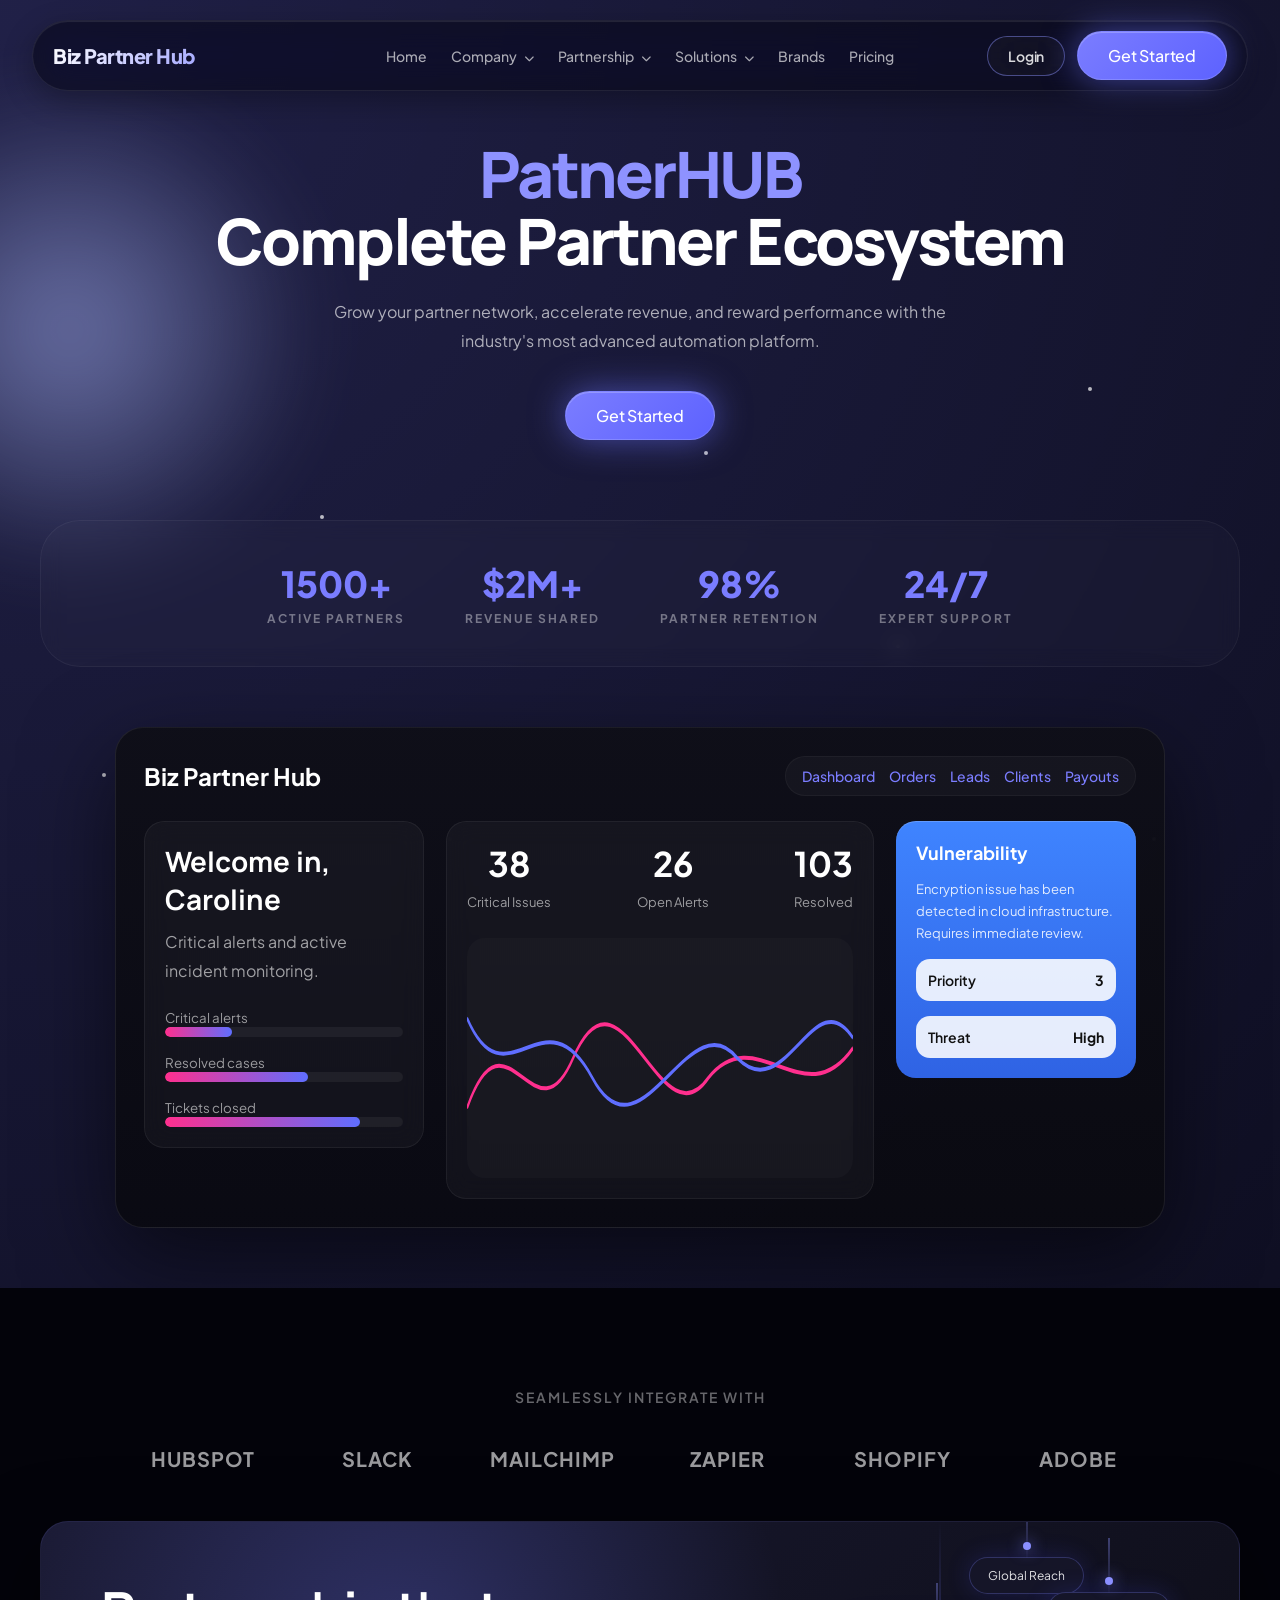
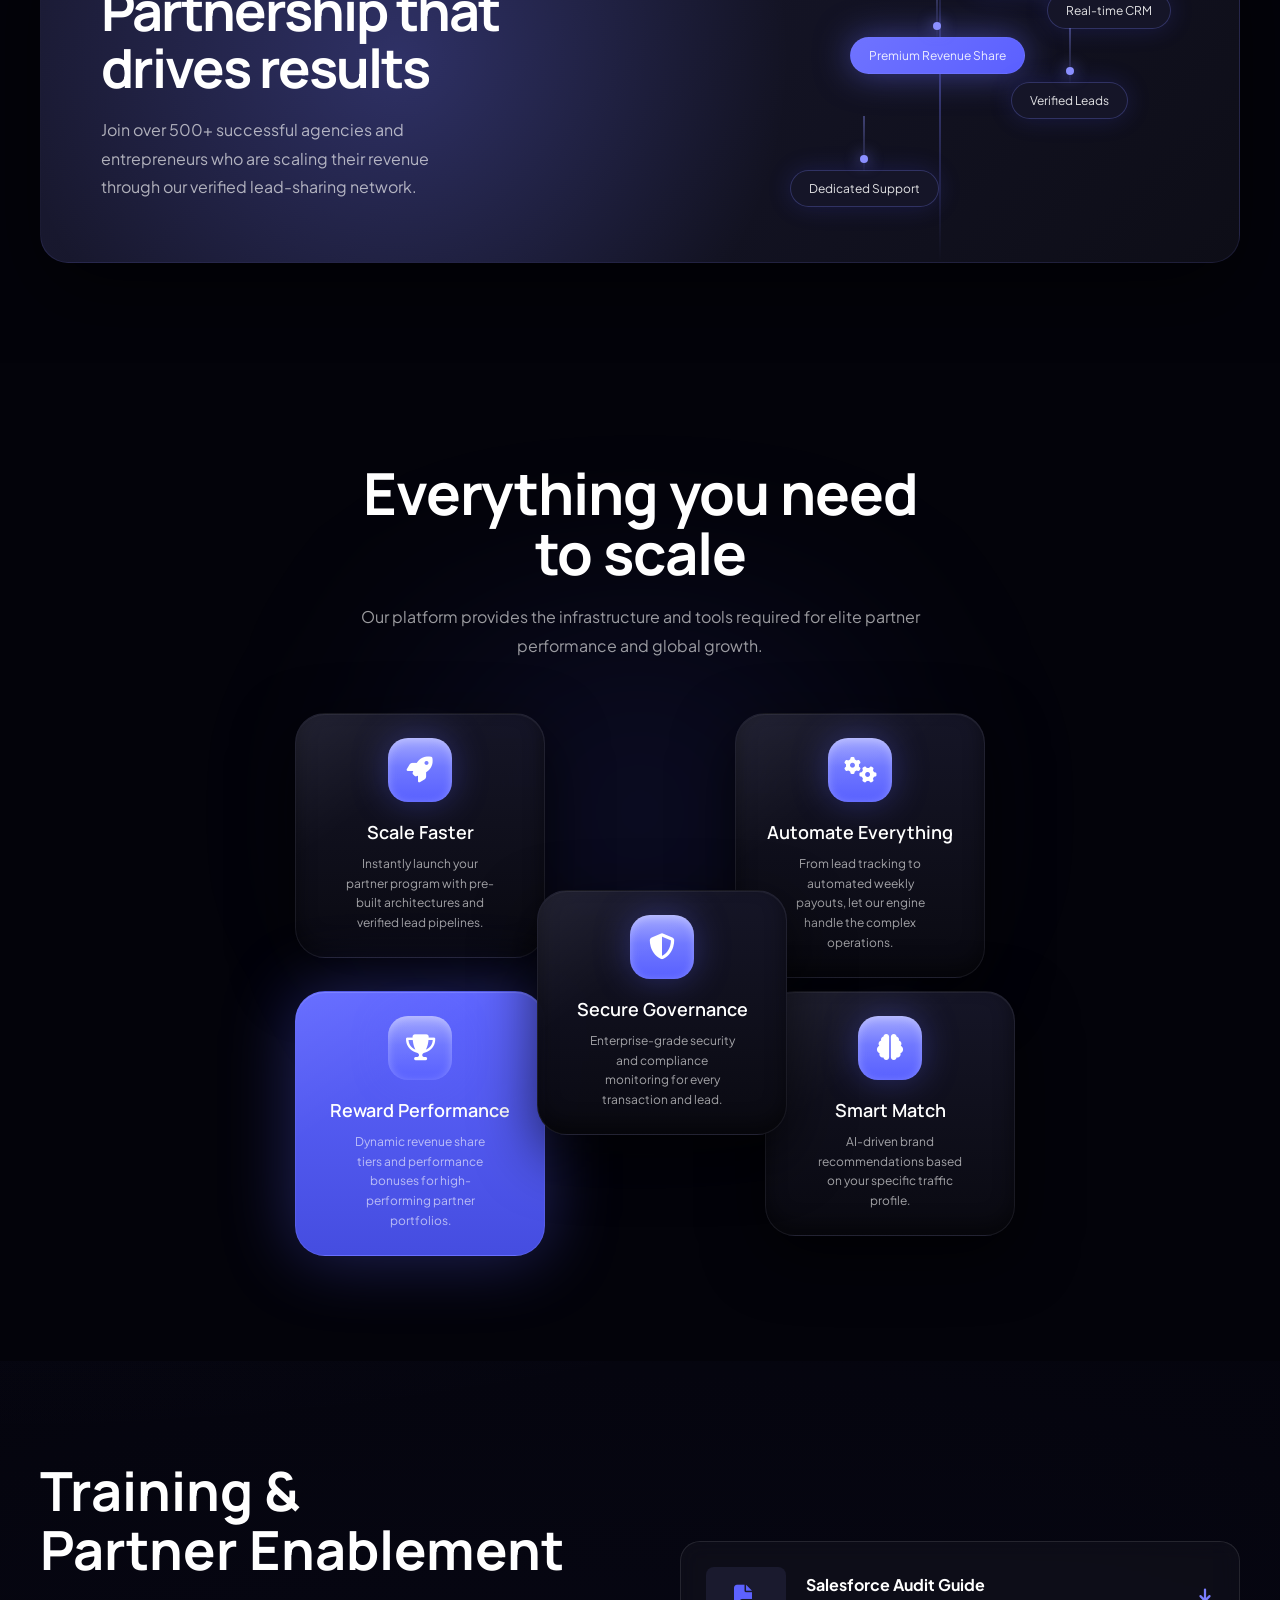
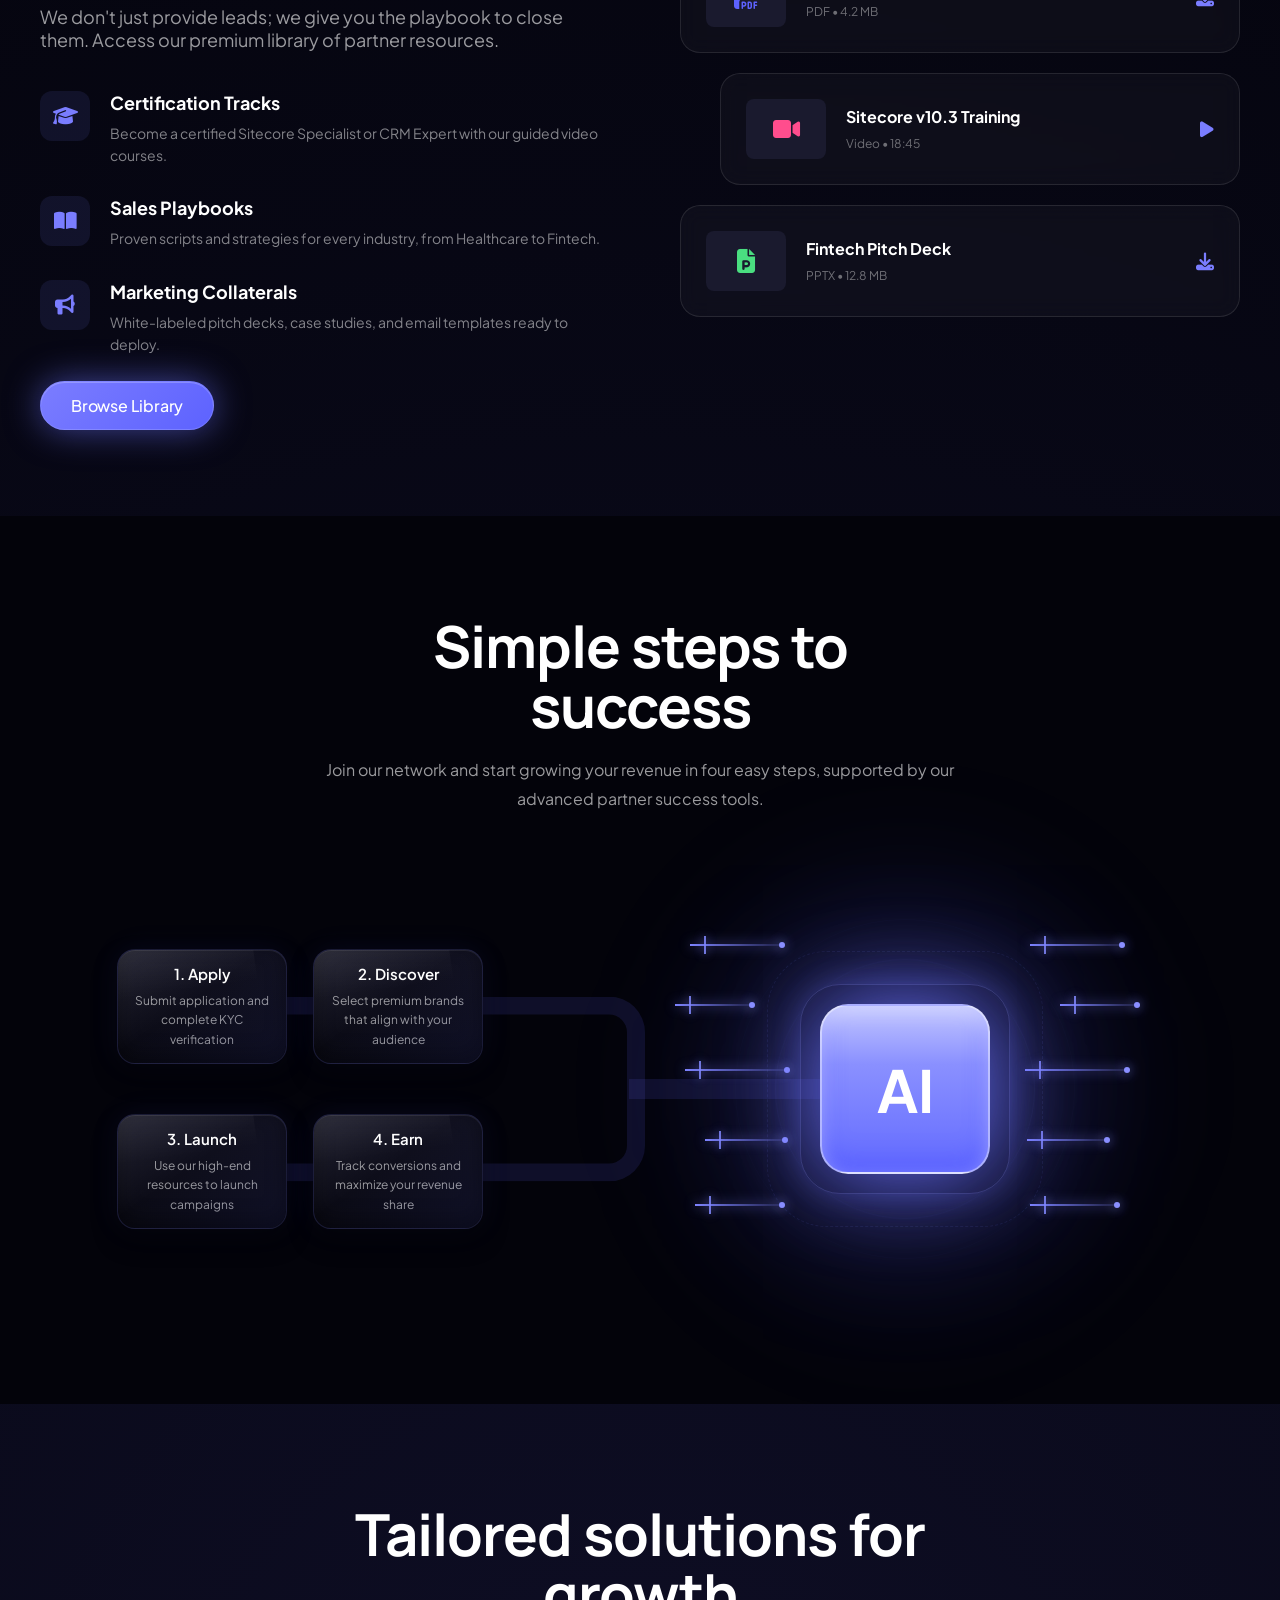
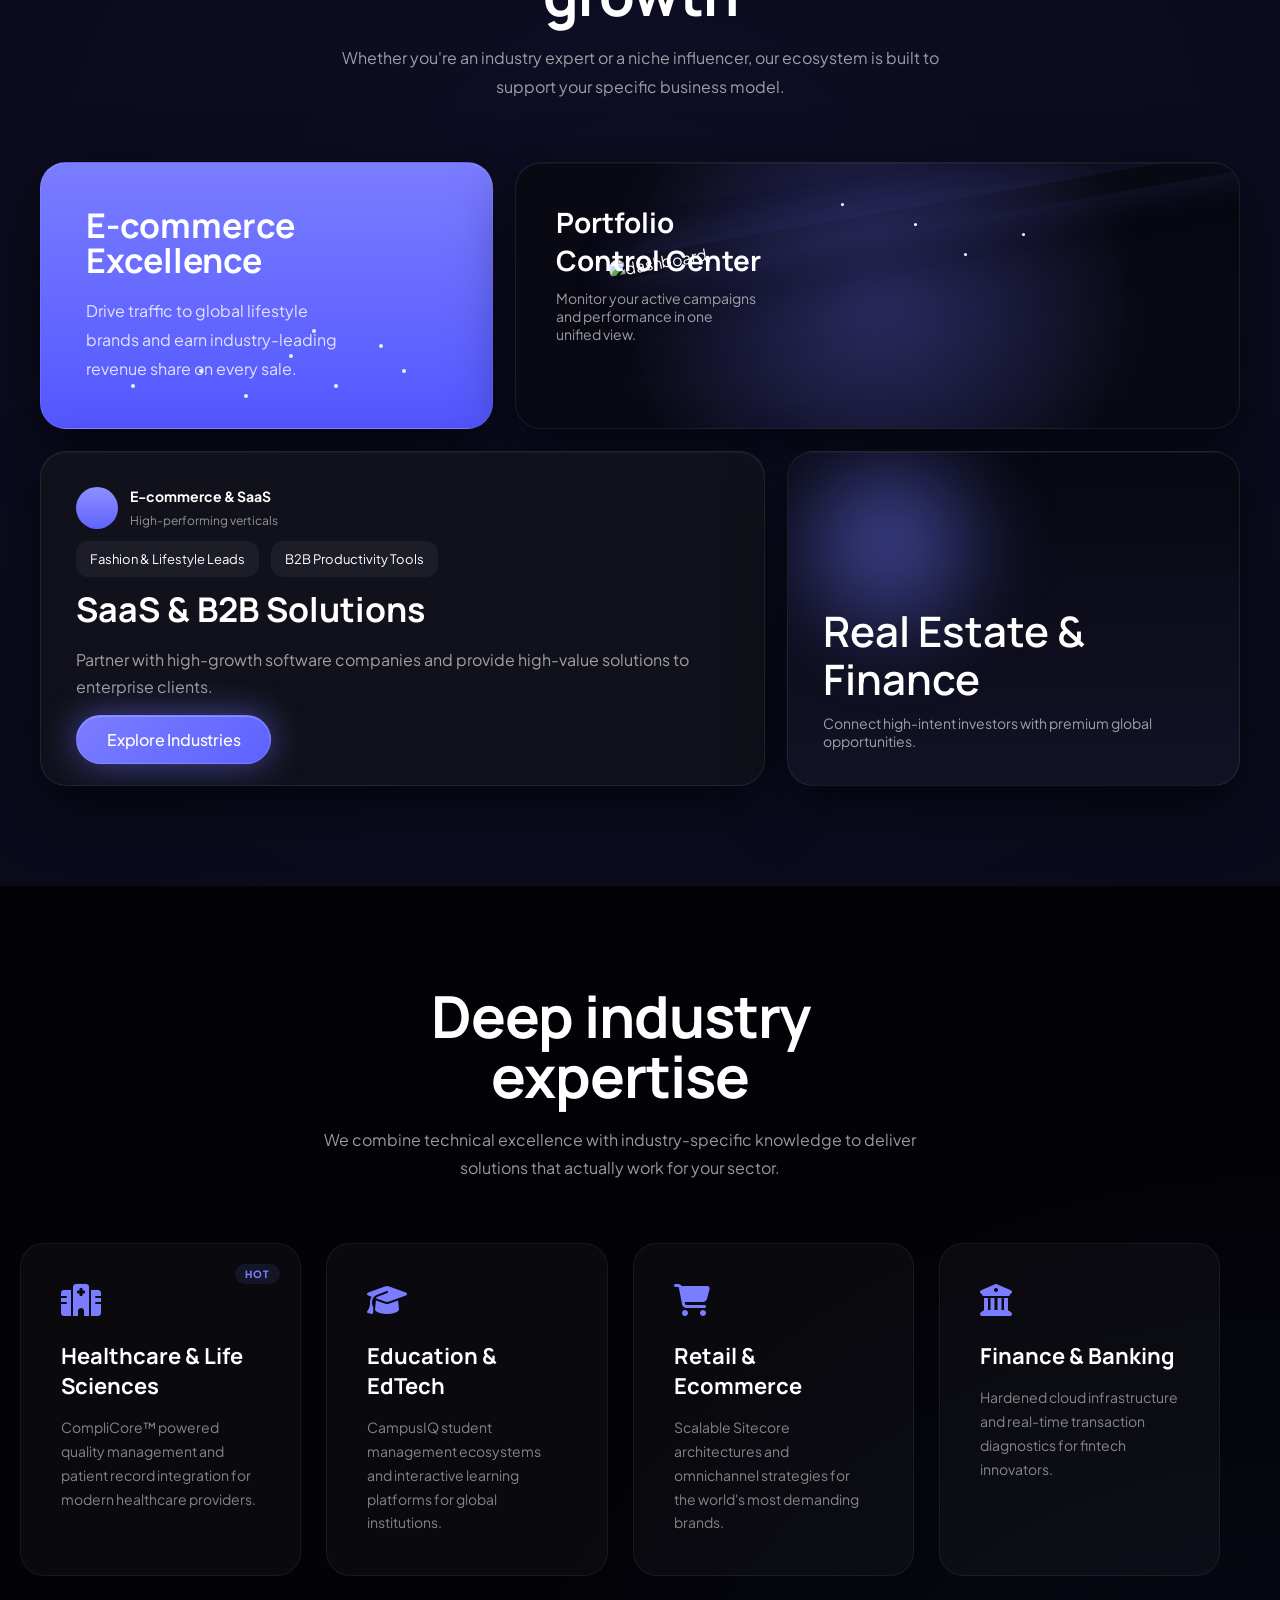
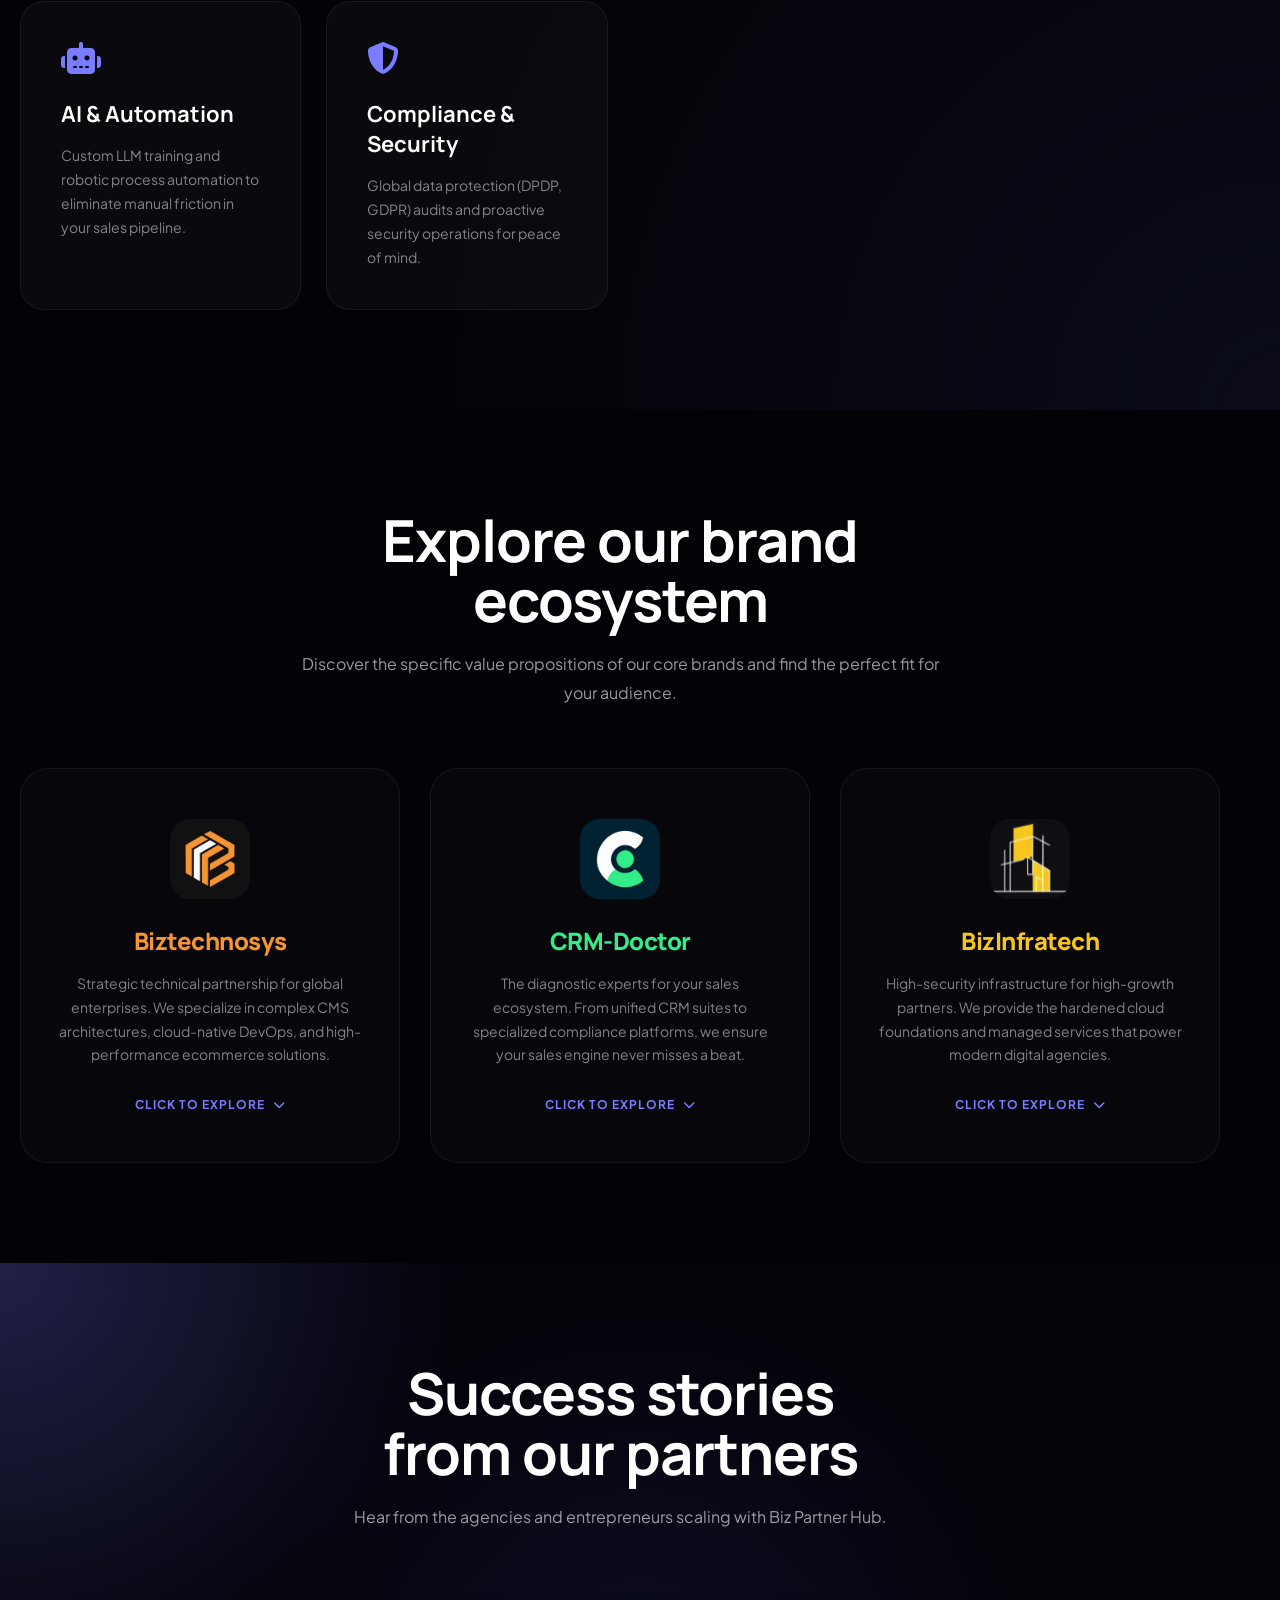
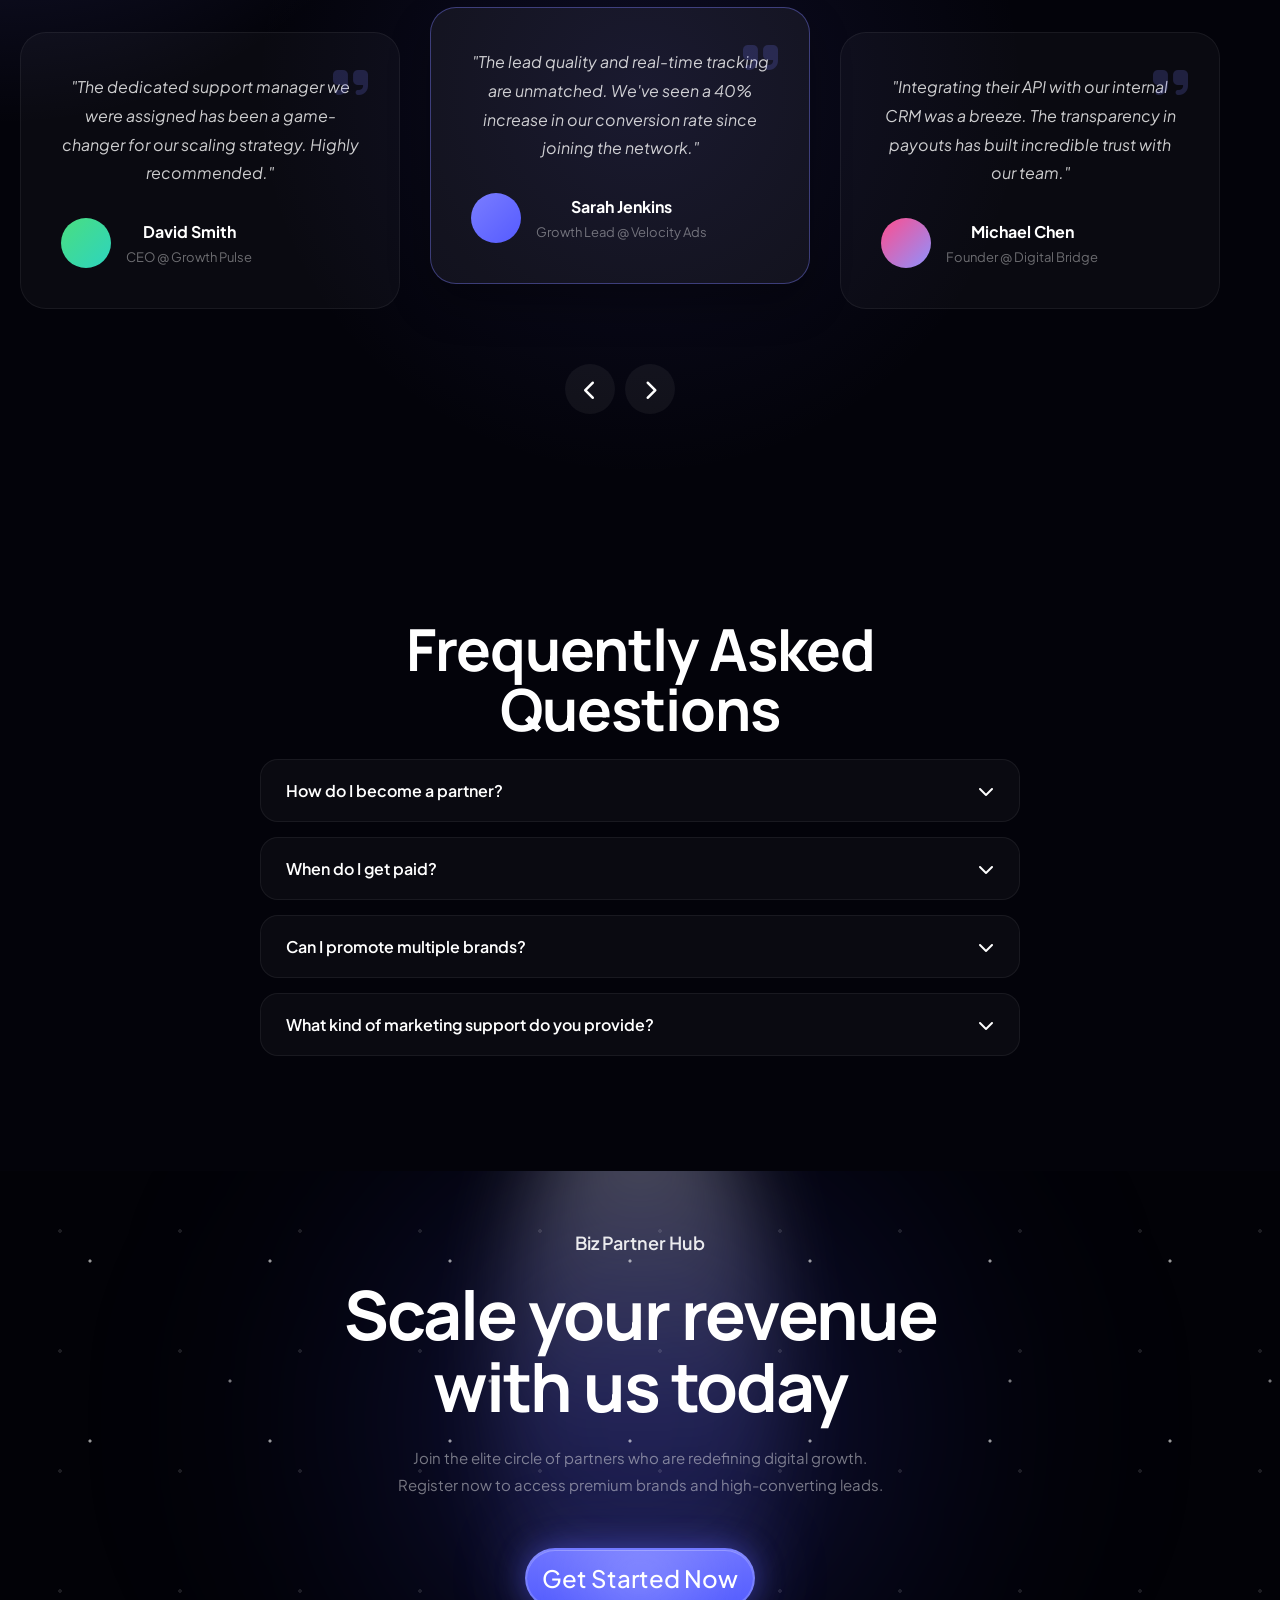
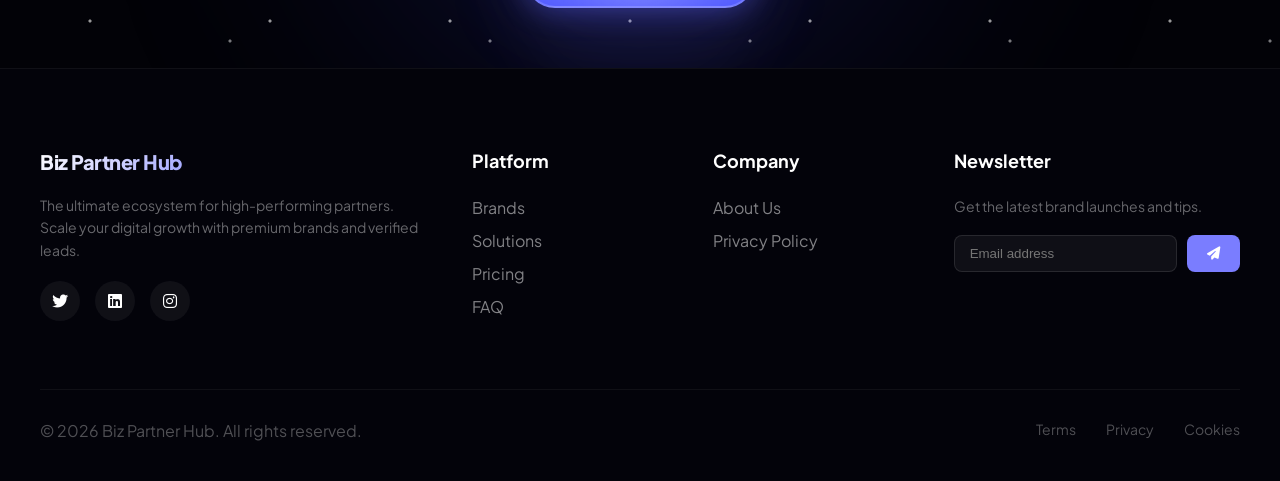
==== index.html @ a54a146c "first commit 1" ====
<!DOCTYPE html>
<html lang="en">

<head>
  <meta charset="UTF-8">
  <meta name="viewport" content="width=device-width, initial-scale=1.0">
  <title>Biz Partner Hub | Premium Partner Portal</title>
  <link href="https://fonts.googleapis.com/css2?family=Plus+Jakarta+Sans:wght@300;400;500;600;700;800&display=swap"
    rel="stylesheet">
  <link rel="stylesheet" href="https://cdnjs.cloudflare.com/ajax/libs/font-awesome/6.4.0/css/all.min.css">
  <!-- Owl Carousel 2 -->
  <link rel="stylesheet" href="https://cdnjs.cloudflare.com/ajax/libs/OwlCarousel2/2.3.4/assets/owl.carousel.min.css">
  <link rel="stylesheet"
    href="https://cdnjs.cloudflare.com/ajax/libs/OwlCarousel2/2.3.4/assets/owl.theme.default.min.css">
  <link rel="stylesheet" href="css/style.css">
</head>

<body>
  <header class="navbar">
    <div class="navbar-container">
      <a href="#" class="logo-brand">
        <span>Biz Partner Hub</span>
      </a>

      <nav class="nav-links">
        <a href="#">Home</a>

        <div class="nav-item-dropdown">
          <a href="#" class="dropdown-trigger">Company <i class="fa-solid fa-chevron-down"></i></a>
          <div class="dropdown-menu">
            <a href="#partners"><i class="fa-solid fa-handshake"></i> Our Clients</a>
            <a href="#benefits"><i class="fa-solid fa-star"></i> Partner Benefits</a>
            <a href="#how-it-works"><i class="fa-solid fa-circle-play"></i> How It Works</a>
          </div>
        </div>

        <!-- <div class="nav-item-dropdown">
          <a href="#" class="dropdown-trigger">Resources <i class="fa-solid fa-chevron-down"></i></a>
          <div class="dropdown-menu">
            <a href="#expertise"><i class="fa-solid fa-brain"></i> Industry Expertise</a>
            <a href="resources.html"><i class="fa-solid fa-graduation-cap"></i> Partner Enablement</a>
          </div>
        </div> -->
        <div class="nav-item-dropdown">
          <a href="#" class="dropdown-trigger">Partnership <i class="fa-solid fa-chevron-down"></i></a>
          <div class="dropdown-menu">
            <a href="#expertise"><i class="fa-solid fa-brain"></i> Industry Expertise</a>
            <a href="resources.html"><i class="fa-solid fa-graduation-cap"></i> Partner Enablement</a>
          </div>
        </div>

        <div class="nav-item-dropdown">
          <a href="#solutions" class="dropdown-trigger">Solutions <i class="fa-solid fa-chevron-down"></i></a>
          <div class="dropdown-menu">
            <a href="service-detail.html"><i class="fa-solid fa-cart-shopping"></i> E-commerce Solutions</a>
            <a href="#"><i class="fa-solid fa-rocket"></i> SaaS & B2B Systems</a>
            <a href="#"><i class="fa-solid fa-building"></i> Real Estate Tech</a>
            <a href="#"><i class="fa-solid fa-vault"></i> Fintech Architect</a>
            <a href="#"><i class="fa-solid fa-robot"></i> AI Automation</a>
          </div>
        </div>

        <a href="#brands">Brands</a>
        <a href="pricing-plans.html">Pricing</a>
      </nav>

      <div class="nav-actions">
        <a href="./login.html" class="btn nav-login">Login</a>
        <!-- <a href="#" class="nav-demo-btn">Book Demo</a> -->
        <a href="register.html" class="btn btn-primary">Get Started</a>
      </div>

      <div class="menu-toggle">
        <i class="fa-solid fa-bars"></i>
      </div>
    </div>
  </header>

  <section class="hero">
    <div class="glow-left"></div>

    <div class="particles">
      <span style="left:8%; top:60%; animation-delay:1s;"></span>
      <span style="left:15%; top:70%; animation-delay:2s;"></span>
      <span style="left:25%; top:40%; animation-delay:3s;"></span>
      <span style="left:35%; top:65%; animation-delay:4s;"></span>
      <span style="left:55%; top:35%; animation-delay:5s;"></span>
      <span style="left:70%; top:50%; animation-delay:2s;"></span>
      <span style="left:85%; top:30%; animation-delay:4s;"></span>
      <span style="left:90%; top:65%; animation-delay:6s;"></span>
    </div>

    <div class="container">
      <div class="hero-content">
        <h1><span>PatnerHUB</span> <br> Complete Partner Ecosystem</h1>
        <p>
          Grow your partner network, accelerate revenue, and reward performance with the industry's most advanced
          automation platform.
        </p>
        <div class="buttons">
          <a href="register.html" class="btn btn-primary">Get Started</a>
          <!-- <a href="#" class="btn">Try the Experience</a> -->
          <!-- <a href="login.html" class="btn">Partner Portal</a> -->
        </div>
      </div>

      <!-- Stats Section (New from Reference) -->
      <div class="stats-counter-bar">
        <div class="stat-box">
          <div class="num">1500+</div>
          <div class="label">Active Partners</div>
        </div>
        <div class="stat-box">
          <div class="num">$2M+</div>
          <div class="label">Revenue Shared</div>
        </div>
        <div class="stat-box">
          <div class="num">98%</div>
          <div class="label">Partner Retention</div>
        </div>
        <div class="stat-box">
          <div class="num">24/7</div>
          <div class="label">Expert Support</div>
        </div>
      </div>

      <div class="dashboard-card">
        <div class="dashboard-header">
          <div class="logo">Biz Partner Hub</div>
          <div class="nav">
            <a href="#" class="nav-active">Dashboard</a>
            <a href="#">Orders</a>
            <a href="#">Leads</a>
            <a href="#">Clients</a>
            <a href="#">Payouts</a>
          </div>
        </div>

        <div class="dashboard-grid">
          <div>
            <div class="card welcome">
              <h3>Welcome in,<br> Caroline</h3>
              <p style="color: rgba(255,255,255,0.6); margin-top: 8px;">Critical alerts and active incident monitoring.
              </p>

              <div class="mini-bars">
                <div>
                  <small>Critical alerts</small>
                  <div class="bar">
                    <div class="fill" style="width: 28%"></div>
                  </div>
                </div>
                <div>
                  <small>Resolved cases</small>
                  <div class="bar">
                    <div class="fill" style="width: 60%"></div>
                  </div>
                </div>
                <div>
                  <small>Tickets closed</small>
                  <div class="bar">
                    <div class="fill" style="width: 82%"></div>
                  </div>
                </div>
              </div>
            </div>
          </div>

          <div class="card graph-card">
            <div class="stats">
              <div class="stat">
                <h4>38</h4>
                <p>Critical Issues</p>
              </div>
              <div class="stat">
                <h4>26</h4>
                <p>Open Alerts</p>
              </div>
              <div class="stat">
                <h4>103</h4>
                <p>Resolved</p>
              </div>
            </div>

            <div class="graph">
              <svg viewBox="0 0 800 240" preserveAspectRatio="none">
                <path d="M0 170 C80 60, 140 210, 220 120 C320 10, 400 210, 500 140 C600 80, 700 180, 800 110"
                  fill="none" stroke="#ff4d8d" stroke-width="4" />

                <path d="M0 80 C80 170, 160 50, 260 140 C360 230, 460 60, 560 120 C660 170, 720 40, 800 100" fill="none"
                  stroke="#7c7eff" stroke-width="4" />
              </svg>
            </div>
          </div>

          <div class="side-widget">
            <div class="alert-box">
              <div>
                <h4>Vulnerability</h4>
                <p>
                  Encryption issue has been detected in cloud infrastructure. Requires immediate review.
                </p>
              </div>

              <div>
                <div class="badge">
                  <span>Priority</span>
                  <strong>3</strong>
                </div>

                <div class="badge">
                  <span>Threat</span>
                  <strong>High</strong>
                </div>
              </div>
            </div>
          </div>
        </div>
      </div>
    </div>
  </section>

  <section class="partners-section" id="partners">
    <div class="partners-wrapper">
      <!-- <div class="partners-logos">
        <span>NETFLIX</span>
        <span>Trace</span>
        <span>Recharge</span>
        <span>Automation</span>
        <span>Orbitc</span>
      </div> -->
      <section class="integrations-logos-section">
        <p
          style="color: rgba(255,255,255,0.4); font-size: 14px; font-weight: 600; text-transform: uppercase; letter-spacing: 2px;">
          Seamlessly integrate with</p>
        <div class="integrations-logos-grid owl-carousel owl-theme">
          <span>SALESFORCE</span>
          <span>HUBSPOT</span>
          <span>SLACK</span>
          <span>MAILCHIMP</span>
          <span>ZAPIER</span>
          <span>SHOPIFY</span>
          <span>ADOBE</span>
          <span>INTERCOM</span>
          <span>STRIPE</span>
        </div>
      </section>

      <div class="issues-card">
        <div class="issues-left">
          <h2>Partnership that<br>drives results</h2>
          <p>
            Join over 500+ successful agencies and entrepreneurs who are scaling their revenue through our verified
            lead-sharing network.
          </p>
        </div>

        <div class="issues-right">
          <div class="timeline-line"></div>

          <div class="floating-node node-1">Global Reach</div>
          <div class="floating-node node-2 active">Premium Revenue Share</div>
          <div class="floating-node node-3">Dedicated Support</div>
          <div class="floating-node node-4">Real-time CRM</div>
          <div class="floating-node node-5">Verified Leads</div>
        </div>
      </div>
    </div>
  </section>

  <section class="foundation-section" id="benefits">
    <div class="foundation-container">
      <div class="foundation-header">
        <h2>Everything you need <br> to scale</h2>
        <p>Our platform provides the infrastructure and tools required for elite partner performance and global growth.
        </p>
      </div>
      <div class="foundation-grid">
        <div class="foundation-card insights-card">
          <div class="icon-wrap">
            <div class="icon-box">
              <i class="fa-solid fa-rocket"></i>
            </div>
          </div>
          <h3>Scale Faster</h3>
          <p>Instantly launch your partner program with pre-built architectures and verified lead pipelines.</p>
        </div>

        <div class="foundation-card catalog-card">
          <div class="icon-wrap">
            <div class="icon-box">
              <i class="fa-solid fa-gears"></i>
            </div>
          </div>
          <h3>Automate Everything</h3>
          <p>From lead tracking to automated weekly payouts, let our engine handle the complex operations.</p>
        </div>

        <div class="foundation-card integrations-card active-card">
          <div class="icon-wrap">
            <div class="icon-box">
              <i class="fa-solid fa-trophy"></i>
            </div>
          </div>
          <h3>Reward Performance</h3>
          <p>Dynamic revenue share tiers and performance bonuses for high-performing partner portfolios.</p>
        </div>

        <div class="foundation-card workflows-card">
          <div class="icon-wrap">
            <div class="icon-box">
              <i class="fa-solid fa-shield-halved"></i>
            </div>
          </div>
          <h3>Secure Governance</h3>
          <p>Enterprise-grade security and compliance monitoring for every transaction and lead.</p>
        </div>

        <div class="foundation-card ai-card">
          <div class="icon-wrap">
            <div class="icon-box">
              <i class="fa-solid fa-brain"></i>
            </div>
          </div>
          <h3>Smart Match</h3>
          <p>AI-driven brand recommendations based on your specific traffic profile.</p>
        </div>
      </div>
    </div>
  </section>

 

  <section class="enablement-section" id="enablement">
    <div class="enablement-container">
      <div class="enablement-content">
        <h2>Training & <br> Partner Enablement</h2>
        <p style="color: rgba(255,255,255,0.6); font-size: 18px;">We don't just provide leads; we give you the playbook
          to close them. Access our premium library of partner resources.</p>

        <div class="enablement-list">
          <div class="enablement-item">
            <div class="enablement-icon"><i class="fa-solid fa-graduation-cap"></i></div>
            <div class="enablement-text">
              <h4>Certification Tracks</h4>
              <p>Become a certified Sitecore Specialist or CRM Expert with our guided video courses.</p>
            </div>
          </div>
          <div class="enablement-item">
            <div class="enablement-icon"><i class="fa-solid fa-book-open"></i></div>
            <div class="enablement-text">
              <h4>Sales Playbooks</h4>
              <p>Proven scripts and strategies for every industry, from Healthcare to Fintech.</p>
            </div>
          </div>
          <div class="enablement-item">
            <div class="enablement-icon"><i class="fa-solid fa-bullhorn"></i></div>
            <div class="enablement-text">
              <h4>Marketing Collaterals</h4>
              <p>White-labeled pitch decks, case studies, and email templates ready to deploy.</p>
            </div>
          </div>
        </div>
        <a href="#" class="btn btn-primary">Browse Library</a>
      </div>

      <div class="enablement-visual">
        <div class="resource-card">
          <div class="resource-thumb"><i class="fa-solid fa-file-pdf"></i></div>
          <div class="resource-info">
            <h5>Salesforce Audit Guide</h5>
            <span>PDF • 4.2 MB</span>
          </div>
          <a href="#" class="download-btn"><i class="fa-solid fa-download"></i></a>
        </div>

        <div class="resource-card" style="margin-left: 40px;">
          <div class="resource-thumb" style="color: #ff4d8d;"><i class="fa-solid fa-video"></i></div>
          <div class="resource-info">
            <h5>Sitecore v10.3 Training</h5>
            <span>Video • 18:45</span>
          </div>
          <a href="#" class="download-btn"><i class="fa-solid fa-play"></i></a>
        </div>

        <div class="resource-card">
          <div class="resource-thumb" style="color: #4ade80;"><i class="fa-solid fa-file-powerpoint"></i></div>
          <div class="resource-info">
            <h5>Fintech Pitch Deck</h5>
            <span>PPTX • 12.8 MB</span>
          </div>
          <a href="#" class="download-btn"><i class="fa-solid fa-download"></i></a>
        </div>
      </div>
    </div>
  </section>

  <section class="ai-platform-section" id="how-it-works">
    <div class="ai-platform-container">
      <div class="foundation-header">
        <h2>Simple steps to success</h2>
        <p>
          Join our network and start growing your revenue in four easy steps, supported by our advanced partner success
          tools.
        </p>
      </div>

      <div class="incident-layout">
        <div class="incident-left-grid">
          <div class="mini-card card-a">
            <h4>1. Apply</h4>
            <p>Submit application and complete KYC verification</p>
          </div>

          <div class="mini-card card-b">
            <h4>2. Discover</h4>
            <p>Select premium brands that align with your audience</p>
          </div>

          <div class="mini-card card-c">
            <h4>3. Launch</h4>
            <p>Use our high-end resources to launch campaigns</p>
          </div>

          <div class="mini-card card-d">
            <h4>4. Earn</h4>
            <p>Track conversions and maximize your revenue share</p>
          </div>

          <div class="bridge-shape"></div>
          <div class="bridge-shape-two"></div>
        </div>

        <div class="incident-right-core">
          <div class="core-glow"></div>
          <div class="ring-line ring-line-1"></div>
          <div class="ring-line ring-line-2"></div>

          <div class="chip-core">
            <span>AI</span>
          </div>

          <div class="wire wire-1"></div>
          <div class="wire wire-2"></div>
          <div class="wire wire-3"></div>
          <div class="wire wire-4"></div>
          <div class="wire wire-5"></div>
          <div class="wire wire-6"></div>
          <div class="wire wire-7"></div>
          <div class="wire wire-8"></div>
          <div class="wire wire-9"></div>
          <div class="wire wire-10"></div>
        </div>
      </div>
    </div>
  </section>
  <section class="feature-grid-section" id="solutions">
    <div class="foundation-header" style="margin-bottom: 60px;">
      <h2>Tailored solutions for growth</h2>
      <p>Whether you're an industry expert or a niche influencer, our ecosystem is built to support your specific
        business model.</p>
    </div>
    <div class="feature-grid-container">

      <!-- Card 1 -->
      <div class="feature-card purple-card">
        <div class="card-glow"></div>
        <div class="card-content">
          <h2>E-commerce <br>Excellence</h2>
          <p>
            Drive traffic to global lifestyle brands and earn industry-leading revenue share on every sale.
          </p>

          <div class="floating-particles">
            <span></span><span></span><span></span><span></span>
            <span></span><span></span><span></span><span></span>
          </div>
        </div>
      </div>

      <!-- Card 2 -->
      <div class="feature-card dashboard-card-large">
        <div class="dashboard-glow"></div>
        <div style="position: absolute; top: 40px; left: 40px; z-index: 5;">
          <h2 style="font-size: 28px; margin-bottom: 10px;">Portfolio <br>Control Center</h2>
          <p style="color: rgba(255,255,255,0.6); max-width: 200px; font-size: 14px;">Monitor your active campaigns and
            performance in one unified view.</p>
        </div>

        <img src="https://images.unsplash.com/photo-1551288049-bebda4e38f71?q=80&w=1200&auto=format&fit=crop"
          alt="dashboard" class="dashboard-image">

        <div class="stars">
          <span></span><span></span><span></span><span></span>
        </div>
      </div>

    </div>

    <div class="feature-grid-container-two">

      <!-- Card 3 -->
      <div class="feature-card ai-card-dark">
        <div class="chat-box">
          <div class="chat-user">
            <div class="avatar"></div>
            <div>
              <h5>E-commerce & SaaS</h5>
              <span>High-performing verticals</span>
            </div>
          </div>

          <div class="message-box">
            <div class="message">Fashion & Lifestyle Leads</div>
            <div class="message">B2B Productivity Tools</div>
          </div>
        </div>

        <div class="ai-content ">
          <h2>SaaS & B2B Solutions</h2>
          <p>
            Partner with high-growth software companies and provide high-value solutions to enterprise clients.
          </p>

          <a href="#" class="btn btn-primary">Explore Industries</a>
        </div>
      </div>

      <!-- Card 4 -->
      <div class="feature-card issue-card">
        <div class="beam-light"></div>

        <div class="issue-bottom">
          <h2>Real Estate &<br>Finance</h2>
          <p style="color: rgba(255,255,255,0.6); margin-top: 10px; font-size: 14px;">Connect high-intent investors with
            premium global opportunities.</p>
        </div>
      </div>


    </div>
  </section>



  <section class="expertise-section" id="expertise">
    <div class="container">
      <div class="foundation-header">
        <h2>Deep industry expertise</h2>
        <p>We combine technical excellence with industry-specific knowledge to deliver solutions that actually work for
          your sector.</p>
      </div>

      <div class="expertise-grid">
        <div class="expertise-card">
          <span class="expertise-tag">Hot</span>
          <i class="fa-solid fa-hospital"></i>
          <h3>Healthcare & Life Sciences</h3>
          <p>CompliCore™ powered quality management and patient record integration for modern healthcare providers.</p>
        </div>

        <div class="expertise-card">
          <i class="fa-solid fa-graduation-cap"></i>
          <h3>Education & EdTech</h3>
          <p>CampusIQ student management ecosystems and interactive learning platforms for global institutions.</p>
        </div>

        <div class="expertise-card">
          <i class="fa-solid fa-cart-shopping"></i>
          <h3>Retail & Ecommerce</h3>
          <p>Scalable Sitecore architectures and omnichannel strategies for the world's most demanding brands.</p>
        </div>

        <div class="expertise-card">
          <i class="fa-solid fa-building-columns"></i>
          <h3>Finance & Banking</h3>
          <p>Hardened cloud infrastructure and real-time transaction diagnostics for fintech innovators.</p>
        </div>

        <div class="expertise-card">
          <i class="fa-solid fa-robot"></i>
          <h3>AI & Automation</h3>
          <p>Custom LLM training and robotic process automation to eliminate manual friction in your sales pipeline.</p>
        </div>

        <div class="expertise-card">
          <i class="fa-solid fa-shield-halved"></i>
          <h3>Compliance & Security</h3>
          <p>Global data protection (DPDP, GDPR) audits and proactive security operations for peace of mind.</p>
        </div>
      </div>
    </div>
  </section>

  <section class="brands-ecosystem-section" id="brands">
    <div class="container">
      <div class="foundation-header">
        <h2>Explore our brand ecosystem</h2>
        <p>Discover the specific value propositions of our core brands and find the perfect fit for your audience.</p>
      </div>

      <div class="brands-grid">
        <!-- Brand 1: Biztechnosys -->
        <div class="brand-card biztechnosys" onclick="this.classList.toggle('active')">
          <div class="brand-icon">
            <img src="./assets/Images/biztechnosys_pvt_ltd_logo.jpeg" alt="">
          </div>
          <h3>Biztechnosys</h3>
          <p>Strategic technical partnership for global enterprises. We specialize in complex CMS architectures,
            cloud-native DevOps, and high-performance ecommerce solutions.</p>
          <div class="brand-details">
            <div class="detail-item"><i class="fa-solid fa-circle-check"></i> Sitecore & Headless CMS Dev</div>
            <div class="detail-item"><i class="fa-solid fa-circle-check"></i> Cloud Ops (AWS, Azure, Google)</div>
            <div class="detail-item"><i class="fa-solid fa-circle-check"></i> Enterprise Ecommerce Architect</div>
            <div class="detail-item"><i class="fa-solid fa-circle-check"></i> DevOps & CI/CD Automation</div>
            <a href="brand-detail.html" class="detail-link"
              style="display: block; margin-top: 20px; color: var(--accent-teal); text-decoration: none; font-weight: 700; font-size: 13px;">View
              Full Brand Profile <i class="fa-solid fa-arrow-right"></i></a>
          </div>
          <span
            style="font-size: 12px; font-weight: 700; color: #7a7dff; text-transform: uppercase; letter-spacing: 1px;">Click
            to explore <i class="fa-solid fa-chevron-down" style="margin-left: 5px;"></i></span>
        </div>

        <!-- Brand 2: CRM Doctor -->
        <div class="brand-card crm-doctor" onclick="this.classList.toggle('active')">
          <div class="brand-icon">
            <img src="./assets/Images/crm_doctor_logo.jpeg" alt="">
          </div>
          <h3>CRM-Doctor</h3>
          <p>The diagnostic experts for your sales ecosystem. From unified CRM suites to specialized compliance
            platforms, we ensure your sales engine never misses a beat.</p>
          <div class="brand-details">
            <div class="detail-item"><i class="fa-solid fa-circle-check"></i> Unified CRM & Sales Sandbox</div>
            <div class="detail-item"><i class="fa-solid fa-circle-check"></i> CampusIQ (Education Tech)</div>
            <div class="detail-item"><i class="fa-solid fa-circle-check"></i> CompliCore™ EQMS Compliance</div>
            <div class="detail-item"><i class="fa-solid fa-circle-check"></i> AI-Powered Lead Diagnostics</div>
          </div>
          <span
            style="font-size: 12px; font-weight: 700; color: #7a7dff; text-transform: uppercase; letter-spacing: 1px;">Click
            to explore <i class="fa-solid fa-chevron-down" style="margin-left: 5px;"></i></span>
        </div>

        <!-- Brand 3: BizInfratech -->
        <div class="brand-card bizinfratech" onclick="this.classList.toggle('active')">
          <div class="brand-icon">
            <img src="./assets/Images/bizinfra-logo.svg" alt="">
          </div>
          <h3>BizInfratech</h3>
          <p>High-security infrastructure for high-growth partners. We provide the hardened cloud foundations and
            managed services that power modern digital agencies.</p>
          <div class="brand-details">
            <div class="detail-item"><i class="fa-solid fa-circle-check"></i> Hardened Cloud Foundation</div>
            <div class="detail-item"><i class="fa-solid fa-circle-check"></i> DPDP & GDPR Compliance</div>
            <div class="detail-item"><i class="fa-solid fa-circle-check"></i> 24/7 Managed NOC/SOC</div>
            <div class="detail-item"><i class="fa-solid fa-circle-check"></i> Disaster Recovery as Service</div>
          </div>
          <span
            style="font-size: 12px; font-weight: 700; color: #7a7dff; text-transform: uppercase; letter-spacing: 1px;">Click
            to explore <i class="fa-solid fa-chevron-down" style="margin-left: 5px;"></i></span>
        </div>
      </div>
    </div>
  </section>

  <section class="testimonials-section">
    <div class="container">
      <div class="foundation-header">
        <h2>Success stories <br> from our partners</h2>
        <p>Hear from the agencies and entrepreneurs scaling with Biz Partner Hub.</p>
      </div>

      <div class="testimonial-grid owl-carousel owl-theme">
        <div class="testimonial-card">
          <i class="fa-solid fa-quote-right quote-icon"></i>
          <p class="testimonial-text">"The lead quality and real-time tracking are unmatched. We've seen a 40% increase
            in our conversion rate since joining the network."</p>
          <div class="testimonial-author">
            <div class="author-avatar"></div>
            <div class="author-info">
              <h5>Sarah Jenkins</h5>
              <span>Growth Lead @ Velocity Ads</span>
            </div>
          </div>
        </div>

        <div class="testimonial-card">
          <i class="fa-solid fa-quote-right quote-icon"></i>
          <p class="testimonial-text">"Integrating their API with our internal CRM was a breeze. The transparency in
            payouts has built incredible trust with our team."</p>
          <div class="testimonial-author">
            <div class="author-avatar" style="background: linear-gradient(135deg, #ff4d8d, #8e92ff);"></div>
            <div class="author-info">
              <h5>Michael Chen</h5>
              <span>Founder @ Digital Bridge</span>
            </div>
          </div>
        </div>

        <div class="testimonial-card">
          <i class="fa-solid fa-quote-right quote-icon"></i>
          <p class="testimonial-text">"Access to premium fashion brands has completely changed our portfolio. The
            marketing assets provided are world-class."</p>
          <div class="testimonial-author">
            <div class="author-avatar" style="background: linear-gradient(135deg, #6366f1, #a855f7);"></div>
            <div class="author-info">
              <h5>Elena Rodriguez</h5>
              <span>Director @ Luxe Media</span>
            </div>
          </div>
        </div>

        <div class="testimonial-card">
          <i class="fa-solid fa-quote-right quote-icon"></i>
          <p class="testimonial-text">"The dedicated support manager we were assigned has been a game-changer for our
            scaling strategy. Highly recommended."</p>
          <div class="testimonial-author">
            <div class="author-avatar" style="background: linear-gradient(135deg, #4ade80, #2dd4bf);"></div>
            <div class="author-info">
              <h5>David Smith</h5>
              <span>CEO @ Growth Pulse</span>
            </div>
          </div>
        </div>
      </div>
    </div>
  </section>


  <section class="faq-section" id="faq">
    <div class="foundation-header">
      <h2>Frequently Asked Questions</h2>
    </div>

    <div class="faq-item">
      <div class="faq-question">How do I become a partner? <i class="fa-solid fa-chevron-down"></i></div>
      <div class="faq-answer">Simply click on "Become a Partner" and fill out our application form. Once verified,
        you'll gain instant access to our brand dashboard.</div>
    </div>

    <div class="faq-item">
      <div class="faq-question">When do I get paid? <i class="fa-solid fa-chevron-down"></i></div>
      <div class="faq-answer">Payouts are processed weekly or monthly depending on your plan. Enterprise partners can
        access instant payout options.</div>
    </div>

    <div class="faq-item">
      <div class="faq-question">Can I promote multiple brands? <i class="fa-solid fa-chevron-down"></i></div>
      <div class="faq-answer">Yes! You can select and manage multiple brand campaigns simultaneously from your central
        partner dashboard.</div>
    </div>

    <div class="faq-item">
      <div class="faq-question">What kind of marketing support do you provide? <i class="fa-solid fa-chevron-down"></i>
      </div>
      <div class="faq-answer">We provide high-converting landing pages, ad creatives, copy templates, and real-time
        performance analytics for every brand.</div>
    </div>
  </section>

  <section class="demo-section">
    <div class="demo-bg-glow"></div>
    <div class="demo-beam"></div>
    <div class="demo-particles"></div>

    <div class="demo-container">
      <span class="demo-brand">Biz Partner Hub</span>

      <h2>Scale your revenue <br> with us today</h2>

      <p>
        Join the elite circle of partners who are redefining digital growth.
        <br>
        Register now to access premium brands and high-converting leads.
      </p>

      <a href="register.html" class="demo-btn">Get Started Now</a>
    </div>
  </section>

  <footer class="footer">
    <div class="footer-container">
      <div class="footer-col">
        <div class="logo-brand" style="margin-bottom: 20px;">
          <span>Biz Partner Hub</span>
        </div>
        <p style="color: rgba(255,255,255,0.4); line-height: 1.6; font-size: 14px;">
          The ultimate ecosystem for high-performing partners. Scale your digital growth with premium brands and
          verified leads.
        </p>
        <div class="social-links">
          <a href="#"><i class="fa-brands fa-twitter"></i></a>
          <a href="#"><i class="fa-brands fa-linkedin"></i></a>
          <a href="#"><i class="fa-brands fa-instagram"></i></a>
        </div>
      </div>

      <div class="footer-col">
        <h4>Platform</h4>
        <ul>
          <li><a href="brand-detail.html">Brands</a></li>
          <li><a href="service-detail.html">Solutions</a></li>
          <li><a href="pricing-plans.html">Pricing</a></li>
          <li><a href="#faq">FAQ</a></li>
        </ul>
      </div>

      <div class="footer-col">
        <h4>Company</h4>
        <ul>
          <li><a href="#">About Us</a></li>
          <li><a href="#">Privacy Policy</a></li>
        </ul>
      </div>

      <div class="footer-col">
        <h4>Newsletter</h4>
        <p style="color: rgba(255,255,255,0.4); font-size: 14px; margin-bottom: 20px;">Get the latest brand launches and
          tips.</p>
        <div style="display: flex; gap: 10px;">
          <input type="text" placeholder="Email address"
            style="background: rgba(255,255,255,0.05); border: 1px solid rgba(255,255,255,0.1); padding: 10px 15px; border-radius: 8px; color: white; width: 100%;">
          <button
            style="background: #7a7dff; border: none; padding: 10px 20px; border-radius: 8px; color: white; cursor: pointer;"><i
              class="fa-solid fa-paper-plane"></i></button>
        </div>
      </div>
    </div>

    <div class="footer-bottom">
      <p>&copy; 2026 Biz Partner Hub. All rights reserved.</p>
      <div style="display: flex; gap: 30px;">
        <a href="#" style="color: inherit; text-decoration: none;">Terms</a>
        <a href="#" style="color: inherit; text-decoration: none;">Privacy</a>
        <a href="#" style="color: inherit; text-decoration: none;">Cookies</a>
      </div>
    </div>
  </footer>

  <script src="https://cdnjs.cloudflare.com/ajax/libs/jquery/3.6.0/jquery.min.js"></script>
  <script src="https://cdnjs.cloudflare.com/ajax/libs/OwlCarousel2/2.3.4/owl.carousel.min.js"></script>

  <script>
    $(document).ready(function () {
      // FAQ Accordion
      $('.faq-question').click(function () {
        $(this).parent().toggleClass('active');
      });

      // Testimonials Carousel
      $(".testimonial-grid").owlCarousel({
        loop: true,
        center: true,
        margin: 30,
        nav: true,
        dots: false,
        animateOut: 'fadeOut',
        animateIn: 'fadeIn',
        smartSpeed: 700, // Slower transition for smoother effect
        navText: ["<i class='fa-solid fa-chevron-left'></i>", "<i class='fa-solid fa-chevron-right'></i>"],
        responsive: {
          0: { items: 1 },
          768: { items: 2 },
          1024: { items: 3 }
        },
        autoplay: false,
        autoplayTimeout: 5000,
        autoplayHoverPause: true
      });

      // Integrations Carousel (Ticker Effect)
      $(".integrations-logos-grid").owlCarousel({
        loop: true,
        margin: 50,
        nav: false,
        dots: false,
        autoplay: true,
        autoplayTimeout: 3000,
        autoplaySpeed: 3000,
        slideTransition: 'linear',
        responsive: {
          0: { items: 2 },
          480: { items: 3 },
          768: { items: 4 },
          1024: { items: 6 }
        }
      });

      // Navbar Scroll Effect
      $(window).scroll(function () {
        if ($(this).scrollTop() > 50) {
          $('.navbar').addClass('scrolled');
        } else {
          $('.navbar').removeClass('scrolled');
        }
      });

      // Mobile Menu Toggle (Simplified for now)
      $('.menu-toggle').click(function () {
        alert('Mobile menu navigation would open here');
      });
    });
  </script>

</body>

</html>
---- css/style.css ----
@import "root.css";

.particles {
    position: absolute;
    inset: 0;
    overflow: hidden;
    z-index: 0;
}

.particles span {
    position: absolute;
    width: 4px;
    height: 4px;
    background: rgba(255, 255, 255, 0.7);
    border-radius: 50%;
    animation: float 8s linear infinite;
}

@keyframes float {
    0% {
        transform: translateY(0px);
        opacity: 0;
    }

    50% {
        opacity: 1;
    }

    100% {
        transform: translateY(-120px);
        opacity: 0;
    }
}

.container {
    width: 100%;
    max-width: 1200px;
    position: relative;
    z-index: 2;
    text-align: center;
}

.hero-content {
    margin-bottom: 60px;
}

.hero h1 {
    font-size: 64px;
    line-height: 1.05;
    font-weight: 800;
    margin-bottom: 24px;
    /* letter-spacing: -2px; */
}

.hero h1 span {
    color: #8e92ff;
}

.hero p {
    max-width: 650px;
    margin: auto;
    color: rgba(255, 255, 255, 0.65);
    line-height: 1.8;
    font-size: 16px;
}

.buttons {
    display: flex;
    justify-content: center;
    gap: 18px;
    margin-top: 35px;
    flex-wrap: wrap;
}

.dashboard-card {
    background: linear-gradient(180deg, rgba(15, 15, 24, 0.98), rgba(10, 10, 18, 0.98));
    border: 1px solid rgba(255, 255, 255, 0.08);
    border-radius: 28px;
    max-width: 1050px;
    margin: 60px auto 0;
    padding: 28px;
    position: relative;
    box-shadow: 0 30px 90px rgba(0, 0, 0, 0.55);
    overflow: hidden;
}

.dashboard-header {
    display: flex;
    justify-content: space-between;
    align-items: center;
    margin-bottom: 25px;
    gap: 20px;
    flex-wrap: wrap;
}

.logo {
    font-size: 24px;
    font-weight: 700;
}

.nav {
    display: flex;
    gap: 14px;
    background: rgba(255, 255, 255, 0.03);
    border-radius: 999px;
    padding: 10px 16px;
}

.nav a {
    text-decoration: none;
    color: rgba(255, 255, 255, 0.6);
    font-size: 14px;
}

.dashboard-grid {
    display: grid;
    grid-template-columns: 280px 1fr 240px;
    gap: 22px;
}

.card {
    background: rgba(255, 255, 255, 0.04);
    border: 1px solid rgba(255, 255, 255, 0.06);
    border-radius: 20px;
    padding: 20px;
    backdrop-filter: blur(12px);
}

.welcome {
    margin-bottom: 20px;
    text-align: left;
}

.welcome h3 {
    font-size: 28px;
    margin-bottom: 10px;
}

.mini-bars {
    display: flex;
    flex-direction: column;
    gap: 14px;
    margin-top: 20px;
}

.bar {
    background: rgba(255, 255, 255, 0.05);
    border-radius: 14px;
    overflow: hidden;
    height: 10px;
}

.fill {
    height: 100%;
    border-radius: inherit;
    background: linear-gradient(90deg, #ff4d8d, #8e92ff);
}

.graph-card {
    position: relative;
}

.stats {
    display: flex;
    justify-content: space-between;
    margin-bottom: 24px;
    flex-wrap: wrap;
    gap: 12px;
}

.stat h4 {
    font-size: 34px;
    font-weight: 700;
}

.stat p {
    font-size: 13px;
    color: rgba(255, 255, 255, 0.55);
    margin-top: 6px;
}

.graph {
    position: relative;
    height: 240px;
    border-radius: 18px;
    background: rgba(255, 255, 255, 0.02);
    overflow: hidden;
}

.graph svg {
    width: 100%;
    height: 100%;
}

.side-widget {
    display: flex;
    flex-direction: column;
    gap: 18px;
}

.alert-box {
    background: linear-gradient(180deg, #3c75ff, #2957d8);
    border-radius: 20px;
    padding: 20px;
    text-align: left;
    min-height: 230px;
    display: flex;
    flex-direction: column;
    justify-content: space-between;
}

.alert-box h4 {
    font-size: 18px;
    margin-bottom: 14px;
}

.alert-box p {
    font-size: 13px;
    line-height: 1.7;
    color: rgba(255, 255, 255, 0.85);
}

.badge {
    background: rgba(255, 255, 255, 0.18);
    padding: 12px;
    border-radius: 14px;
    margin-top: 15px;
    display: flex;
    justify-content: space-between;
    font-size: 14px;
}

@media (max-width: 1024px) {
    .dashboard-grid {
        grid-template-columns: 1fr;
    }

    .hero h1 {
        font-size: 48px;
    }
}


.partners-section {
    padding: 100px 20px;
    background: var(--bg-primary);
}

.partners-wrapper {
    width: 100%;
    max-width: 1200px;
    margin: auto;
}

.partners-logos {
    display: flex;
    justify-content: center;
    gap: 60px;
    flex-wrap: wrap;
    padding-bottom: 50px;
    color: rgba(255, 255, 255, 0.8);
    font-weight: 700;
    letter-spacing: 0.5px;
    font-size: 18px;
}

.issues-card {
    background: linear-gradient(135deg, rgba(28, 28, 55, 0.95), rgba(14, 14, 24, 0.95));
    border-radius: 28px;
    border: 1px solid rgba(130, 135, 255, 0.12);
    display: grid;
    grid-template-columns: 1fr 1fr;
    overflow: hidden;
    min-height: 320px;
    box-shadow: 0 30px 80px rgba(0, 0, 0, 0.55);
    position: relative;
}

.issues-card::before {
    content: '';
    position: absolute;
    inset: 0;
    background: radial-gradient(circle at 30% 40%, rgba(110, 118, 255, 0.28), transparent 45%);
    pointer-events: none;
}

.issues-left {
    padding: 60px;
    display: flex;
    justify-content: center;
    flex-direction: column;
    position: relative;
    z-index: 2;
}

.issues-left h2 {
    font-size: 54px;
    line-height: 1.05;
    margin-bottom: 20px;
    letter-spacing: -2px;
}

.issues-left p {
    color: rgba(255, 255, 255, 0.65);
    max-width: 340px;
    line-height: 1.8;
}

.issues-right {
    position: relative;
    overflow: hidden;
}

.timeline-line {
    position: absolute;
    top: 0;
    bottom: 0;
    left: 50%;
    width: 1px;
    background: linear-gradient(to bottom, transparent, rgba(117, 123, 255, 0.7), transparent);
    transform: translateX(-50%);
}

.floating-node {
    position: absolute;
    padding: 10px 18px;
    border-radius: 999px;
    background: rgba(22, 22, 42, 0.92);
    border: 1px solid rgba(123, 129, 255, 0.28);
    color: rgba(255, 255, 255, 0.88);
    font-size: 12px;
    backdrop-filter: blur(20px);
    box-shadow: 0 0 25px rgba(70, 80, 255, 0.18);
    animation: hangingFloat 4s ease-in-out infinite;
}

.floating-node::after {
    content: '';
    position: absolute;
    width: 1px;
    height: 55px;
    background: linear-gradient(to bottom, rgba(140, 146, 255, 0.75), rgba(140, 146, 255, 0.05));
    top: -55px;
    left: 50%;
    transform: translateX(-50%);
}

@keyframes hangingFloat {
    0% {
        transform: translateY(0px);
    }

    50% {
        transform: translateY(8px);
    }

    100% {
        transform: translateY(0px);
    }
}

.node-1 {
    animation-delay: 0s;
}

.node-2 {
    animation-delay: 0.6s;
}

.node-3 {
    animation-delay: 1s;
}

.node-4 {
    animation-delay: 1.4s;
}

.node-5 {
    animation-delay: 1.8s;
}

.floating-node {
    position: absolute;
    padding: 10px 18px;
    border-radius: 999px;
    background: rgba(22, 22, 42, 0.92);
    border: 1px solid rgba(123, 129, 255, 0.28);
    color: rgba(255, 255, 255, 0.88);
    font-size: 12px;
    backdrop-filter: blur(20px);
    box-shadow: 0 0 25px rgba(70, 80, 255, 0.18);
}

.floating-node::before {
    content: '';
    position: absolute;
    width: 8px;
    height: 8px;
    background: #8b8fff;
    border-radius: 50%;
    top: -16px;
    left: 50%;
    transform: translateX(-50%);
    box-shadow: 0 0 15px rgba(125, 130, 255, 0.9);
}

.node-2.active {
    background: linear-gradient(135deg, #6f73ff, #5b60ff);
    box-shadow: 0 0 35px rgba(103, 110, 255, 0.5);
}

.node-1 {
    top: 35px;
    left: 55%;
}

.node-2 {
    top: 115px;
    left: 35%;
}

.node-3 {
    bottom: 55px;
    left: 25%;
}

.node-4 {
    top: 70px;
    left: 68%;
}

.node-5 {
    top: 160px;
    left: 62%;
}

@media (max-width: 900px) {
    .issues-card {
        grid-template-columns: 1fr;
    }

    .issues-left {
        padding: 40px 30px;
    }

    .issues-left h2 {
        font-size: 40px;
    }

    .issues-right {
        min-height: 340px;
    }
}


.ai-platform-section {
    padding: 100px 20px;
    background: var(--bg-primary);
    position: relative;
    overflow: hidden;
}

.ai-platform-container {
    max-width: 1200px;
    margin: auto;
}

.ai-platform-header {
    text-align: center;
    margin-bottom: 70px;
}

.ai-platform-header h2 {
    font-size: 58px;
    font-weight: 700;
    margin-bottom: 14px;
    letter-spacing: -2px;
}

.ai-platform-header p {
    max-width: 650px;
    margin: auto;
    color: rgba(255, 255, 255, 0.58);
    line-height: 1.8;
    font-size: 14px;
}

.incident-layout {
    display: grid;
    grid-template-columns: 520px 1fr;
    align-items: center;
    gap: 10px;
}

.incident-left-grid {
    display: grid;
    grid-template-columns: repeat(2, 170px);
    grid-template-rows: repeat(2, 115px);
    gap: 50px 26px;
    position: relative;
    justify-content: center;
    align-content: center;
    min-height: 380px;
}

.mini-card {
    background: linear-gradient(180deg, rgba(18, 18, 34, 0.98) 0%, rgba(10, 10, 20, 0.98) 100%);
    border: 1px solid rgba(118, 125, 255, 0.14);
    border-radius: 18px;
    display: flex;
    flex-direction: column;
    justify-content: center;
    align-items: center;
    text-align: center;
    padding: 16px;
    position: relative;
    z-index: 3;
    transform-style: preserve-3d;
    /* transform: perspective(900px) rotateX(10deg) rotateY(-8deg); */
    box-shadow:
        inset 0 1px 0 rgba(255, 255, 255, 0.08),
        inset 0 -8px 20px rgba(0, 0, 0, 0.45),
        0 12px 24px rgba(0, 0, 0, 0.45),
        0 0 30px rgba(95, 102, 255, 0.08);
    transition: all 0.35s ease;
    overflow: hidden;
}

.mini-card::before {
    content: '';
    position: absolute;
    inset: 0;
    border-radius: inherit;
    background: linear-gradient(145deg, rgba(255, 255, 255, 0.08), transparent 45%, rgba(80, 90, 255, 0.08));
    pointer-events: none;
}

.mini-card::after {
    content: '';
    position: absolute;
    top: -30%;
    left: -40%;
    width: 120%;
    height: 70%;
    background: linear-gradient(180deg, rgba(255, 255, 255, 0.12), transparent);
    transform: rotate(-8deg);
    opacity: 0.7;
    pointer-events: none;
}

.mini-card:hover {
    transform: perspective(900px) rotateX(6deg) rotateY(-4deg) translateY(-6px);
    box-shadow:
        inset 0 1px 0 rgba(255, 255, 255, 0.12),
        inset 0 -10px 25px rgba(0, 0, 0, 0.55),
        0 18px 40px rgba(0, 0, 0, 0.55),
        0 0 45px rgba(98, 104, 255, 0.18);
}


.mini-card h4 {
    font-size: 15px;
    margin-bottom: 8px;
    font-weight: 600;
}

.mini-card p {
    font-size: 12px;
    line-height: 1.6;
    color: rgba(255, 255, 255, 0.58);
}

.bridge-shape {
    position: absolute;
    right: -85px;
    top: 50%;
    width: 380px;
    height: 185px;
    transform: translateY(-50%);
    border-right: 18px solid rgba(98, 104, 255, 0.13);
    border-top: 18px solid rgba(98, 104, 255, 0.13);
    border-bottom: 18px solid rgba(98, 104, 255, 0.13);
    border-radius: 0 36px 36px 0;
}

.bridge-shape-two {
    position: absolute;
    right: -417px;
    top: 50%;
    width: 348px;
    /* height: 185px; */
    transform: translateY(-50%);
    border-left: 10px solid rgba(98, 104, 255, 0.13);
    border-top: 10px solid rgba(98, 104, 255, 0.13);
    border-bottom: 10px solid rgba(98, 104, 255, 0.13);
    border-radius: 0 36px 36px 0;
}

.incident-right-core {
    position: relative;
    min-height: 430px;
    display: flex;
    justify-content: center;
    align-items: center;
}

.core-glow {
    position: absolute;
    width: 520px;
    height: 520px;
    background: radial-gradient(circle, rgba(100, 108, 255, 0.28), rgba(88, 96, 255, 0.12) 35%, transparent 72%);
    filter: blur(55px);
    animation: pulseGlow 6s ease-in-out infinite;
}

@keyframes pulseGlow {

    0%,
    100% {
        transform: scale(1);
        opacity: 0.85;
    }

    50% {
        transform: scale(1.08);
        opacity: 1;
    }
}

.chip-core {
    width: 170px;
    height: 170px;
    border-radius: 28px;
    background: linear-gradient(180deg, #c2c6ff 0%, #8a90ff 35%, #636bff 100%);
    display: flex;
    justify-content: center;
    align-items: center;
    position: relative;
    z-index: 4;
    border: 2px solid rgba(255, 255, 255, 0.45);
    box-shadow:
        0 0 90px rgba(108, 114, 255, 0.85),
        0 0 180px rgba(108, 114, 255, 0.35),
        inset 0 6px 18px rgba(255, 255, 255, 0.35),
        inset 0 -12px 25px rgba(72, 80, 255, 0.4);
}

.chip-core::before {
    content: '';
    position: absolute;
    inset: -22px;
    border-radius: 40px;
    border: 1px solid rgba(140, 146, 255, 0.22);
    box-shadow: 0 0 30px rgba(110, 118, 255, 0.2);
}

.chip-core::after {
    content: '';
    position: absolute;
    inset: -55px;
    border-radius: 60px;
    border: 1px dashed rgba(120, 128, 255, 0.12);
    opacity: 0.8;
}

.chip-core span {
    font-size: 58px;
    font-weight: 700;
    color: white;
}

.wire {
    position: absolute;
    height: 2px;
    background: linear-gradient(90deg, rgba(126, 132, 255, 1), rgba(126, 132, 255, 0.2));
    box-shadow: 0 0 12px rgba(126, 132, 255, 0.8);
}

.wire::before {
    content: '';
    position: absolute;
    width: 2px;
    height: 18px;
    background: rgba(132, 138, 255, 0.85);
    top: -8px;
    left: 14px;
    box-shadow: 0 0 10px rgba(126, 132, 255, 0.7);
}

.wire::after {
    content: '';
    position: absolute;
    right: -5px;
    top: 50%;
    width: 6px;
    height: 6px;
    border-radius: 50%;
    transform: translateY(-50%);
    background: #8b90ff;
    box-shadow: 0 0 12px rgba(139, 144, 255, 1);
}

.wire-1 {
    width: 90px;
    left: 120px;
    top: 70px;
}

.wire-2 {
    width: 75px;
    left: 105px;
    top: 130px;
}

.wire-3 {
    width: 100px;
    left: 115px;
    top: 195px;
}

.wire-4 {
    width: 78px;
    left: 135px;
    top: 265px;
}

.wire-5 {
    width: 85px;
    left: 125px;
    top: 330px;
}

.wire-6 {
    width: 90px;
    right: 120px;
    top: 70px;
}

.wire-7 {
    width: 75px;
    right: 105px;
    top: 130px;
}

.wire-8 {
    width: 100px;
    right: 115px;
    top: 195px;
}

.wire-9 {
    width: 78px;
    right: 135px;
    top: 265px;
}

.wire-10 {
    width: 85px;
    right: 125px;
    top: 330px;
}

.ring-line {
    position: absolute;
    border: 1px solid rgba(118, 124, 255, 0.08);
    border-radius: 50%;
    pointer-events: none;
}

.ring-line-1 {
    width: 260px;
    height: 260px;
    opacity: 0.45;
}

.ring-line-2 {
    width: 340px;
    height: 340px;
    opacity: 0.25;
}

@media (max-width: 1024px) {
    .ai-platform-grid {
        grid-template-columns: 1fr;
    }

    .ai-platform-header h2 {
        font-size: 42px;
    }
}

@media (max-width: 768px) {
    .hero h1 {
        font-size: 38px;
    }

    .dashboard-card {
        padding: 18px;
    }

    .dashboard-header {
        justify-content: center;
    }

    .nav {
        flex-wrap: wrap;
        justify-content: center;
    }
}



/* .dashboard-card {
    background: linear-gradient(180deg, rgba(15, 15, 24, 0.98), rgba(10, 10, 18, 0.98));
    border: 1px solid rgba(124, 126, 255, 0.12);
    box-shadow: var(--glass-shadow);
} */

.nav {
    background: var(--nav-bg);
    border: 1px solid rgba(255, 255, 255, 0.04);
}

.nav a {
   color: var(--button-primary-start);
    font-weight: 500;
    transition: 0.3s ease;
}

.nav a:hover {
    color: #ffffff;
}
.nav a.nav-active {
    color: var(--button-primary-start);
}
.card {
    background: rgba(255, 255, 255, 0.035);
    border: 1px solid rgba(255, 255, 255, 0.06);
}

.stat h4 {
    color: #ffffff;
    font-weight: 700;
}

.stat p,
.welcome p,
small {
    color: var(--muted-text);
}

.fill {
    background: linear-gradient(90deg, var(--chart-pink), var(--chart-blue));
}

.alert-box {
    background: var(--widget-blue);
    box-shadow: inset 0 1px 0 rgba(255, 255, 255, 0.18);
}

.badge {
    background: rgba(255, 255, 255, 0.88);
    color: #111;
    font-weight: 600;
}

.badge strong {
    color: #111;
}

.graph svg path:first-child {
    stroke: var(--chart-pink);
}

.graph svg path:last-child {
    stroke: var(--chart-blue);
}


/* =========== */
/* ===== FOUNDATION SECTION PREMIUM MATCH ===== */

.foundation-section {
    padding: 100px 20px;
    background: var(--bg-primary);
    position: relative;
    overflow: hidden;
}

.foundation-section::before {
    content: '';
    position: absolute;
    width: 900px;
    height: 500px;
    left: 50%;
    top: 45%;
    transform: translate(-50%, -50%);
    background: radial-gradient(circle, rgba(92, 98, 255, 0.12), transparent 70%);
    filter: blur(80px);
}

.foundation-container {
    max-width: 1200px;
    margin: auto;
    position: relative;
    z-index: 2;
}

.foundation-header {
    text-align: center;
    /* margin-bottom: 100px; */
}

.foundation-header h2 {
    font-size: 58px;
    font-weight: 700;
    color: #fff;
    letter-spacing: -1px;
    max-width: 620px;
    text-align: center;
    margin: auto;
    margin-bottom: 20px;
    line-height: 60px;
}

.foundation-header p {
    max-width: 650px;
    margin: 0 auto 60px;
    color: rgba(255, 255, 255, 0.6);
    line-height: 1.8;
    font-size: 16px;
}

/* GRID AREA */

.foundation-grid {
    position: relative;
    height: 540px;
    max-width: 1030px;
    margin: auto;
}

/* CARD */

.foundation-card {
    position: absolute;
    width: 250px;
    /* height: 210px; */
    border-radius: 30px;
    padding: 24px 18px;
    text-align: center;

    background:
        linear-gradient(180deg,
            rgba(22, 22, 40, 0.96),
            rgba(10, 10, 18, 0.98));

    border: 1px solid rgba(255, 255, 255, 0.06);

    display: flex;
    flex-direction: column;
    justify-content: center;
    align-items: center;

    backdrop-filter: blur(30px);

    box-shadow:
        inset 0 1px 0 rgba(255, 255, 255, 0.06),
        inset 0 -10px 20px rgba(0, 0, 0, 0.45),
        0 20px 60px rgba(0, 0, 0, 0.65);

    transition: all 0.4s ease;
}

.foundation-card:hover {
    transform: translateY(-10px);
    box-shadow:
        0 0 50px rgba(90, 95, 255, 0.18),
        0 30px 80px rgba(0, 0, 0, 0.7);
}

.foundation-card::before {
    content: '';
    position: absolute;
    inset: 0;
    border-radius: inherit;

    background:
        linear-gradient(145deg,
            rgba(255, 255, 255, 0.06),
            transparent 35%);

    pointer-events: none;
}

/* ICON */

.icon-box {
    width: 64px;
    height: 64px;
    border-radius: 20px;

    display: flex;
    align-items: center;
    justify-content: center;

    font-size: 26px;
    color: white;

    background:
        linear-gradient(180deg,
            #a3a8ff 0%,
            #7078ff 45%,
            #5860ff 100%);

    box-shadow:
        inset 0 2px 10px rgba(255, 255, 255, 0.3),
        0 0 35px rgba(92, 98, 255, 0.35);

    margin-bottom: 18px;
}

/* TEXT */

.foundation-card h3 {
    font-size: 18px;
    margin-bottom: 10px;
    color: white;
    font-weight: 600;
}

.foundation-card p {
    font-size: 12px;
    line-height: 1.65;
    color: rgba(255, 255, 255, 0.62);
    max-width: 150px;
}

/* ACTIVE CARD */

.active-card {
    background:
        linear-gradient(180deg,
            #5f66ff 0%,
            #454de0 100%);

    border: 1px solid rgba(150, 155, 255, 0.18);

    box-shadow:
        0 0 70px rgba(95, 100, 255, 0.35),
        inset 0 1px 0 rgba(255, 255, 255, 0.15);
}

/* EXACT IMAGE POSITION */

.insights-card {
    top: 0;
    left: 170px;
}

.catalog-card {
    top: 0;
    right: 170px;
}

.workflows-card {
    top: 169px;
    left: 40%;
    /* transform: translateX(-50%); */
}

.integrations-card {
    top: 260px;
    left: 170px;
}

.ai-card {
    top: 260px;
    right: 140px;
}

/* FLOAT DEPTH */

.insights-card,
.catalog-card {
    transform: translateY(-8px);
}

.workflows-card {
    z-index: 3;
}

.integrations-card,
.ai-card {
    transform: translateY(10px);
}

/* RESPONSIVE */

@media (max-width: 992px) {
    .foundation-grid {
        display: grid;
        grid-template-columns: repeat(2, 1fr);
        gap: 30px;
        height: auto;
    }

    .foundation-card {
        position: relative;
        width: 100%;
        top: auto !important;
        left: auto !important;
        right: auto !important;
        transform: none !important;
    }
}

@media (max-width: 768px) {
    .foundation-grid {
        grid-template-columns: 1fr;
    }

    .foundation-header h2 {
        font-size: 40px;
    }
}


/* ================= DEMO CTA SECTION ================= */

.demo-section {
    position: relative;
    padding: 60px 20px;
    background: #020207;
    overflow: hidden;
    display: flex;
    justify-content: center;
    align-items: center;
}

/* BACKGROUND GLOW */

.demo-bg-glow {
    position: absolute;
    width: 900px;
    height: 900px;
    background: radial-gradient(circle,
            rgba(85, 92, 255, 0.28) 0%,
            rgba(45, 52, 180, 0.12) 35%,
            transparent 70%);
    filter: blur(90px);
    top: 50%;
    left: 50%;
    transform: translate(-50%, -50%);
}

/* LIGHT BEAM */

.demo-beam {
    position: absolute;
    width: 280px;
    height: 700px;
    background: linear-gradient(to bottom,
            rgba(255, 255, 255, 0.35),
            rgba(120, 120, 255, 0.18),
            transparent);

    filter: blur(40px);
    opacity: 0.9;

    left: 50%;
    top: 50%;
    transform: translate(-50%, -50%);
    border-radius: 50%;
}

/* CONTENT */

.demo-container {
    position: relative;
    z-index: 5;
    text-align: center;
    max-width: 900px;
}

.demo-brand {
    display: inline-block;
    color: rgba(255, 255, 255, 0.9);
    font-size: 18px;
    font-weight: 600;
    margin-bottom: 25px;
}

.demo-container h2 {
    font-size: 68px;
    line-height: 1.05;
    color: white;
    font-weight: 700;
    letter-spacing: -2px;
    margin-bottom: 22px;
}

.demo-container p {
    color: rgba(255, 255, 255, 0.45);
    font-size: 15px;
    line-height: 1.8;
    margin-bottom: 50px;
}

/* BUTTON */

.demo-btn {
    position: relative;
    display: inline-flex;
    justify-content: center;
    align-items: center;
    padding: 13px 15px;
    /* width: 240px;
    height: 72px; */
    border-radius: 999px;
    text-decoration: none;
    color: white;
    font-size: 24px;
    font-weight: 500;

    background: linear-gradient(180deg,
            #6e74ff 0%,
            #545dff 100%);

    border: 2px solid rgba(170, 175, 255, 0.35);

    box-shadow:
        0 0 30px rgba(95, 100, 255, 0.45),
        0 0 80px rgba(95, 100, 255, 0.25),
        inset 0 1px 0 rgba(255, 255, 255, 0.25);

    transition: all 0.35s ease;
    overflow: hidden;
}

.demo-btn:hover {
    transform: translateY(-4px);
    box-shadow:
        0 0 45px rgba(105, 110, 255, 0.7),
        0 0 100px rgba(95, 100, 255, 0.4);
}

/* BUTTON GLOW */

.demo-btn::before {
    content: '';
    position: absolute;
    inset: -20px;
    border-radius: inherit;

    background: radial-gradient(circle,
            rgba(255, 255, 255, 0.25),
            transparent 70%);

    filter: blur(15px);
    opacity: 0.8;
}

/* FLOATING PARTICLES */

.demo-particles::before,
.demo-particles::after {
    content: '';
    position: absolute;
    inset: 0;
    background-image:
        radial-gradient(circle, rgba(255, 255, 255, 0.8) 1px, transparent 2px),
        radial-gradient(circle, rgba(255, 255, 255, 0.6) 1px, transparent 2px);

    background-size: 180px 180px, 260px 260px;
    background-position: 0 0, 100px 80px;
    opacity: 0.45;
}

/* EXTRA DOTS */

.demo-section::after {
    content: '';
    position: absolute;
    inset: 0;
    background-image:
        radial-gradient(circle, rgba(255, 255, 255, 0.9) 2px, transparent 2px);
    background-size: 120px 120px;
    opacity: 0.12;
}

/* RESPONSIVE */

@media (max-width: 768px) {
    .demo-section {
        padding: 120px 20px;
    }

    .demo-container h2 {
        font-size: 42px;
    }

    .demo-btn {
        width: 210px;
        height: 64px;
        font-size: 20px;
    }

    .demo-beam {
        width: 180px;
        height: 500px;
    }
}

/* ========================= */
/* FEATURE GRID SECTION */
/* ========================= */

.feature-grid-section {
    padding: 100px 20px;
    margin: auto;
}

.feature-grid-container,
.feature-grid-container-two {
    max-width: 1200px;
    margin: auto;
    display: grid;
    gap: 22px;
    align-items: stretch;
}

.feature-grid-container {
    grid-template-columns: 1fr 1.6fr;
}

.feature-grid-container-two {
    grid-template-columns: 1.6fr 1fr;
    margin-top: 22px;
}

/* CARD BASE */
.feature-card {
    position: relative;
    overflow: hidden;
    border-radius: 26px;
    background: rgba(18, 18, 28, 0.95);
    border: 1px solid rgba(255, 255, 255, 0.08);
    box-shadow:
        0 20px 60px rgba(0, 0, 0, 0.55),
        inset 0 1px 0 rgba(255, 255, 255, 0.04);
}

/* ================= */
/* LEFT PURPLE CARD */
/* ================= */

.purple-card {
    background: linear-gradient(180deg, #7a7dff 0%, #5357ff 100%);
    padding: 45px;
}

.purple-card h2 {
    font-size: 34px;
    line-height: 1.05;
    font-weight: 700;
    margin-bottom: 18px;
}

.purple-card p {
    color: rgba(255, 255, 255, 0.82);
    line-height: 1.8;
    max-width: 260px;
}

.floating-particles span {
    position: absolute;
    width: 4px;
    height: 4px;
    background: white;
    border-radius: 50%;
    opacity: 0.9;
    animation: floatParticles 6s infinite ease-in-out;
}

.floating-particles span:nth-child(1) {
    left: 20%;
    bottom: 40px;
}

.floating-particles span:nth-child(2) {
    left: 35%;
    bottom: 55px;
}

.floating-particles span:nth-child(3) {
    left: 55%;
    bottom: 70px;
}

.floating-particles span:nth-child(4) {
    left: 65%;
    bottom: 40px;
}

.floating-particles span:nth-child(5) {
    left: 75%;
    bottom: 80px;
}

.floating-particles span:nth-child(6) {
    left: 45%;
    bottom: 30px;
}

.floating-particles span:nth-child(7) {
    left: 60%;
    bottom: 95px;
}

.floating-particles span:nth-child(8) {
    left: 80%;
    bottom: 55px;
}

@keyframes floatParticles {
    0% {
        transform: translateY(0px);
        opacity: .4;
    }

    50% {
        transform: translateY(-8px);
        opacity: 1;
    }

    100% {
        transform: translateY(0px);
        opacity: .4;
    }
}

/* ================= */
/* DASHBOARD CARD */
/* ================= */

.dashboard-card-large {
    background: radial-gradient(circle at center, rgba(100, 100, 255, 0.18), transparent 70%), #090914;
}

.dashboard-glow {
    position: absolute;
    inset: 0;
    background: radial-gradient(circle, rgba(120, 125, 255, 0.18), transparent 65%);
}

.dashboard-image {
    position: absolute;
    width: 92%;
    right: -30px;
    top: 40px;
    transform: rotate(-10deg);
    border-radius: 20px;
    box-shadow:
        0 30px 60px rgba(0, 0, 0, 0.65),
        0 0 40px rgba(115, 120, 255, 0.25);
}

.stars span {
    position: absolute;
    width: 3px;
    height: 3px;
    background: white;
    border-radius: 50%;
}

.stars span:nth-child(1) {
    top: 40px;
    left: 45%;
}

.stars span:nth-child(2) {
    top: 60px;
    left: 55%;
}

.stars span:nth-child(3) {
    top: 90px;
    left: 62%;
}

.stars span:nth-child(4) {
    top: 70px;
    left: 70%;
}

/* ================= */
/* QUICK ISSUE CARD */
/* ================= */

.issue-card {
    background: linear-gradient(180deg, #080812 0%, #121226 100%);
}

.beam-light {
    position: absolute;
    width: 260px;
    height: 260px;
    background: radial-gradient(circle, rgba(110, 118, 255, 0.55), transparent 70%);
    left: -30px;
    top: -40px;
    filter: blur(30px);
}

.issue-bottom {
    position: absolute;
    bottom: 35px;
    left: 35px;
}

.issue-bottom h2 {
    font-size: 42px;
    line-height: 1.15;
    font-weight: 600;
}

/* ================= */
/* AI CARD */
/* ================= */

.ai-card-dark {
    padding: 35px;
    display: flex;
    flex-direction: column;
    justify-content: space-between;
}

.chat-box {
    display: flex;
    flex-direction: column;
    gap: 12px;
    margin-bottom: 12px;
}

.message-box {
    display: flex;
    gap: 12px;
}

.chat-user {
    display: flex;
    gap: 12px;
    align-items: center;
}

.avatar {
    width: 42px;
    height: 42px;
    border-radius: 50%;
    background: linear-gradient(180deg, #8d90ff, #5f63ff);
}

.chat-user h5 {
    font-size: 14px;
    margin-bottom: 3px;
}

.chat-user span {
    font-size: 12px;
    color: rgba(255, 255, 255, 0.55);
}

.message {
    background: rgba(255, 255, 255, 0.05);
    padding: 10px 14px;
    border-radius: 12px;
    font-size: 13px;
    width: fit-content;
}

.ai-content h2 {
    font-size: 34px;
    line-height: 1.2;
    margin-bottom: 16px;
}

.ai-content p {
    color: rgba(255, 255, 255, 0.6);
    line-height: 1.7;
    margin-bottom: 28px;
}

/* ================= */
/* RESPONSIVE */
/* ================= */

@media (max-width: 992px) {
    .feature-grid-container,
    .feature-grid-container-two {
        grid-template-columns: 1fr;
        grid-template-rows: auto;
    }

    .feature-card {
        min-height: 320px;
    }

    .dashboard-image {
        position: relative;
        width: 100%;
        right: auto;
        top: auto;
        transform: none;
    }
}

/* Stats Bar Styles (New) */
.stats-counter-bar {
    display: flex;
    justify-content: center;
    gap: 60px;
    margin-top: 80px;
    padding: 40px;
    background: rgba(255, 255, 255, 0.02);
    border: 1px solid rgba(255, 255, 255, 0.05);
    border-radius: 40px;
    backdrop-filter: blur(10px);
}

.stat-box {
    text-align: center;
}

.stat-box .num {
    font-size: 36px;
    font-weight: 800;
    color: #7a7dff;
    margin-bottom: 5px;
}

.stat-box .label {
    font-size: 12px;
    text-transform: uppercase;
    letter-spacing: 2px;
    color: rgba(255, 255, 255, 0.4);
    font-weight: 700;
}

@media (max-width: 768px) {
    .stats-counter-bar {
        flex-direction: column;
        gap: 30px;
        padding: 30px;
        border-radius: 24px;
    }
}

/* ================= PRICING ================= */
.pricing-section {
    padding: 100px 20px;
    background: #020207;
    text-align: center;
}

.pricing-grid {
    display: grid;
    grid-template-columns: repeat(auto-fit, minmax(300px, 1fr));
    gap: 30px;
    max-width: 1200px;
    margin: 60px auto 0;
}

.pricing-card {
    background: rgba(18, 18, 28, 0.95);
    border: 1px solid rgba(255, 255, 255, 0.08);
    border-radius: 26px;
    padding: 40px;
    transition: 0.3s ease;
    display: flex;
    flex-direction: column;
    align-items: center;
}

.pricing-card:hover {
    transform: translateY(-10px);
    border-color: rgba(120, 125, 255, 0.3);
    box-shadow: 0 20px 40px rgba(0, 0, 0, 0.4);
}

.pricing-card.popular {
    border-color: rgba(120, 125, 255, 0.5);
    background: linear-gradient(180deg, rgba(25, 25, 45, 0.98), rgba(18, 18, 28, 0.98));
    position: relative;
}

.pricing-card.popular::after {
    content: 'Most Popular';
    position: absolute;
    top: -15px;
    background: linear-gradient(135deg, #7a7dff, #555bff);
    padding: 5px 15px;
    border-radius: 999px;
    font-size: 12px;
    font-weight: 600;
}

.price {
    font-size: 48px;
    font-weight: 800;
    margin: 20px 0;
}

.price span {
    font-size: 16px;
    color: rgba(255, 255, 255, 0.5);
}

.pricing-features {
    list-style: none;
    margin: 30px 0;
    text-align: left;
    width: 100%;
}

.pricing-features li {
    margin-bottom: 15px;
    color: rgba(255, 255, 255, 0.7);
    display: flex;
    align-items: center;
    gap: 10px;
}

.pricing-features li i {
    color: #7a7dff;
}

/* ================= FAQ ================= */
.faq-section {
    padding: 100px 20px;
    /* background: #020207; */
    max-width: 800px;
    margin: auto;
    text-align: center;
}

.faq-item {
    margin-bottom: 15px;
    border-radius: 18px;
    background: rgba(255, 255, 255, 0.03);
    border: 1px solid rgba(255, 255, 255, 0.06);
    overflow: hidden;
}

.faq-question {
    padding: 20px 25px;
    cursor: pointer;
    display: flex;
    justify-content: space-between;
    align-items: center;
    font-weight: 600;
    transition: 0.3s ease;
}

.faq-question:hover {
    background: rgba(255, 255, 255, 0.05);
}

.faq-answer {
    padding: 0 25px;
    max-height: 0;
    overflow: hidden;
    transition: 0.3s ease;
    color: rgba(255, 255, 255, 0.6);
    line-height: 1.6;
}

.faq-item.active .faq-answer {
    padding: 10px 25px 25px;
    max-height: 200px;
}

/* ================= FOOTER ================= */
.footer {
    background: var(--bg-primary);
    padding: 80px 20px 40px;
    border-top: 1px solid rgba(255, 255, 255, 0.05);
}

.footer-container {
    max-width: 1200px;
    margin: auto;
    display: grid;
    grid-template-columns: 2fr 1fr 1fr 1.5fr;
    gap: 50px;
}

.footer-col h4 {
    margin-bottom: 25px;
    font-size: 18px;
    font-weight: 700;
}

.footer-col ul {
    list-style: none;
}

.footer-col ul li {
    margin-bottom: 12px;
}

.footer-col ul li a {
    color: rgba(255, 255, 255, 0.5);
    text-decoration: none;
    transition: 0.3s ease;
}

.footer-col ul li a:hover {
    color: white;
}

.social-links {
    display: flex;
    gap: 15px;
    margin-top: 20px;
}

.social-links a {
    width: 40px;
    height: 40px;
    border-radius: 50%;
    background: rgba(255, 255, 255, 0.05);
    display: flex;
    align-items: center;
    justify-content: center;
    color: white;
    text-decoration: none;
    transition: 0.3s ease;
}

.social-links a:hover {
    background: #7a7dff;
}

.footer-bottom {
    max-width: 1200px;
    margin: 60px auto 0;
    padding-top: 30px;
    border-top: 1px solid rgba(255, 255, 255, 0.05);
    display: flex;
    justify-content: space-between;
    color: rgba(255, 255, 255, 0.3);
    font-size: 14px;
}

@media (max-width: 768px) {
    .footer-container {
        grid-template-columns: 1fr 1fr;
    }
}

@media (max-width: 480px) {
    .footer-container {
        grid-template-columns: 1fr;
    }
}

/* ================= TESTIMONIALS ================= */
.testimonials-section {
    padding: 100px 20px;
    background: radial-gradient(circle at top left, rgba(120, 120, 255, 0.25), transparent 30%),
        radial-gradient(circle at center, rgba(94, 92, 230, 0.12), transparent 50%),
        #03030a;
    position: relative;
}

.testimonial-grid {
    display: grid;
    grid-template-columns: repeat(auto-fit, minmax(320px, 1fr));
    gap: 30px;
    max-width: 1200px;
    margin: 60px auto 0;
}

.testimonial-card {
    background: rgba(255, 255, 255, 0.03);
    border: 1px solid rgba(255, 255, 255, 0.06);
    padding: 40px;
    border-radius: 26px;
    position: relative;
}

.testimonial-card i.quote-icon {
    font-size: 40px;
    color: rgba(122, 125, 255, 0.2);
    position: absolute;
    top: 30px;
    right: 30px;
}

.testimonial-text {
    font-size: 16px;
    line-height: 1.8;
    color: rgba(255, 255, 255, 0.8);
    margin-bottom: 30px;
    font-style: italic;
}

.testimonial-author {
    display: flex;
    align-items: center;
    gap: 15px;
}

.author-avatar {
    width: 50px;
    height: 50px;
    border-radius: 50%;
    background: linear-gradient(135deg, #7a7dff, #555bff);
}

.author-info h5 {
    font-size: 16px;
    margin-bottom: 3px;
}

.author-info span {
    font-size: 13px;
    color: rgba(255, 255, 255, 0.4);
}

/* ================= INTEGRATIONS ================= */
.integrations-logos-section {
    /* padding: 80px 20px; */
    margin-bottom: 50px;
    /* background: #010105; */
    text-align: center;
    /* border-top: 1px solid rgba(255,255,255,0.05);
      border-bottom: 1px solid rgba(255,255,255,0.05); */
}

.integrations-logos-grid {
    display: flex;
    justify-content: center;
    align-items: center;
    gap: 60px;
    flex-wrap: wrap;
    max-width: 1000px;
    margin: 40px auto 0;
    opacity: 0.6;
}

.integrations-logos-grid span {
    font-size: 20px;
    font-weight: 700;
    letter-spacing: 1px;
    transition: all 0.3s ease;
}

.integrations-logos-grid span:hover {
    color: #7a7dff;
    transform: scale(1.3);

}

@media (max-width: 768px) {
    .integrations-logos-grid {
        gap: 40px;
    }
}

/* ================= BRAND ECOSYSTEM ================= */
.brands-ecosystem-section {
    padding: 100px 20px;
    background: #020207;
    text-align: center;
}

.brands-grid {
    display: grid;
    grid-template-columns: repeat(3, 1fr);
    gap: 30px;
    max-width: 1200px;
    margin: 60px auto 0;
}

.brand-card {
    background: rgba(255, 255, 255, 0.02);
    border: 1px solid rgba(255, 255, 255, 0.06);
    border-radius: 28px;
    padding: 50px 30px;
    cursor: pointer;
    transition: all 0.5s cubic-bezier(0.16, 1, 0.3, 1);
    position: relative;
    overflow: hidden;
    display: flex;
    flex-direction: column;
    align-items: center;
}

.brand-card::before {
    content: '';
    position: absolute;
    inset: 0;
    background: radial-gradient(circle at center, rgba(122, 125, 255, 0.1), transparent 70%);
    opacity: 0;
    transition: 0.5s ease;
}

.brand-card:hover {
    transform: translateY(-15px);
    border-color: rgba(122, 125, 255, 0.3);
    background: rgba(255, 255, 255, 0.04);
}

.brand-card:hover::before {
    opacity: 1;
}

.brand-icon {
    width: 80px;
    height: 80px;
    background: rgba(255, 255, 255, 0.03);
    border-radius: 20px;
    display: flex;
    align-items: center;
    justify-content: center;
    font-size: 32px;
    margin-bottom: 25px;
    color: #8e92ff;
    transition: 0.5s ease;
}

.brand-icon img {
    width: 100%;
    height: 100%;
    border-radius: 20px;
}

.brand-card:hover .brand-icon {
    background: #18181a;
    color: white;
    transform: scale(1.2);
}

.brand-card.biztechnosys:hover .brand-icon {
    background: var(--accent-teal);
    box-shadow: 0 0 30px rgba(0, 191, 165, 0.4);
}

.brand-card.crm-doctor:hover .brand-icon {
    background: var(--accent-green);
    box-shadow: 0 0 30px rgba(51, 237, 136, 0.4);
}

.brand-card.biztechnosys h3 {
    color: #F79533;
}

.brand-card.crm-doctor h3 {
    color: #33ed88;
}

.brand-card.bizinfratech h3 {
    color: #f7c51e;
}

.brand-card h3 {
    font-size: 24px;
    font-weight: 800;
    margin-bottom: 15px;
    letter-spacing: -0.5px;
}

.brand-card p {
    color: rgba(255, 255, 255, 0.5);
    font-size: 14px;
    line-height: 1.7;
    margin-bottom: 30px;
}

.brand-details {
    max-height: 0;
    overflow: hidden;
    transition: max-height 0.5s ease;
    text-align: left;
    width: 100%;
}

.brand-card.active .brand-details {
    max-height: 300px;
    margin-top: 20px;
    padding-top: 20px;
    border-top: 1px solid rgba(255, 255, 255, 0.05);
}

.detail-item {
    display: flex;
    gap: 10px;
    font-size: 13px;
    color: rgba(255, 255, 255, 0.7);
    margin-bottom: 12px;
}

.detail-item i {
    color: #7a7dff;
}

@media (max-width: 1024px) {
    .brands-grid {
        grid-template-columns: 1fr;
    }
}

/* ================= OWL CUSTOM ================= */
.testimonial-grid .owl-item {
    transition: transform 1s ease, opacity 1s ease;
    padding: 40px 0;
    /* Add padding to prevent clipping when lifted */
}

.testimonial-grid .owl-item .testimonial-card {
    transition: all 1s ease;
}

.testimonial-grid .owl-item.center .testimonial-card {
    transform: translateY(-25px);
    border-color: rgba(122, 125, 255, 0.4);
    background: rgba(255, 255, 255, 0.05);
    box-shadow: 0 20px 40px rgba(0, 0, 0, 0.3);
}

.owl-dots {
    margin-top: 40px !important;
}

.owl-theme .owl-dots .owl-dot span {
    background: rgba(255, 255, 255, 0.1);
    width: 12px;
    height: 12px;
    transition: 0.3s ease;
}

.owl-theme .owl-dots .owl-dot.active span,
.owl-theme .owl-dots .owl-dot:hover span {
    background: #7a7dff;
    width: 30px;
}

.owl-nav {
    /* position: absolute;
      top: 38%;
      width: 100%;
      display: flex;
      justify-content: space-between;
      transform: translateY(-50%); */
    pointer-events: none;
}

.owl-nav button {
    pointer-events: all;
    background: rgba(255, 255, 255, 0.05) !important;
    width: 50px;
    height: 50px;
    border-radius: 50% !important;
    color: var(--headline-white) !important;
    font-size: 20px !important;
    transition: 0.3s ease !important;
    display: flex;
    align-items: center;
    justify-content: center;
}

.owl-nav button:hover,
.owl-nav button:focus {
    background: var(--button-primary-start) !important;
}

/* ========================== */
.enablement-section {
    padding: 100px 20px;
    position: relative;
    overflow: hidden;
}

.enablement-container {
    max-width: 1200px;
    margin: auto;
    display: grid;
    grid-template-columns: 1fr 1fr;
    gap: 80px;
    align-items: center;
}

.enablement-content h2 {
    font-size: 54px;
    line-height: 1.1;
    margin-bottom: 25px;
    font-weight: 700;
}

.enablement-list {
    margin: 40px 0;
}

.enablement-item {
    display: flex;
    gap: 20px;
    margin-bottom: 30px;
}

.enablement-icon {
    width: 50px;
    height: 50px;
    border-radius: 12px;
    background: rgba(122, 125, 255, 0.1);
    color: #7a7dff;
    display: flex;
    align-items: center;
    justify-content: center;
    font-size: 20px;
    flex-shrink: 0;
}

.enablement-text h4 {
    font-size: 18px;
    margin-bottom: 8px;
}

.enablement-text p {
    color: rgba(255, 255, 255, 0.5);
    font-size: 14px;
    line-height: 1.6;
}

.enablement-visual {
    position: relative;
}

.resource-card {
    background: rgba(255, 255, 255, 0.03);
    border: 1px solid rgba(255, 255, 255, 0.1);
    border-radius: 20px;
    padding: 25px;
    margin-bottom: 20px;
    display: flex;
    align-items: center;
    gap: 20px;
    transition: 0.3s ease;
    backdrop-filter: blur(10px);
}

.resource-card:hover {
    background: rgba(255, 255, 255, 0.06);
    transform: translateX(10px);
    border-color: rgba(122, 125, 255, 0.3);
}

.resource-thumb {
    width: 80px;
    height: 60px;
    border-radius: 8px;
    background: #1a1a2e;
    display: flex;
    align-items: center;
    justify-content: center;
    font-size: 24px;
    color: #5d62ff;
}

.resource-info h5 {
    font-size: 16px;
    margin-bottom: 4px;
}

.resource-info span {
    font-size: 12px;
    color: rgba(255, 255, 255, 0.4);
}

.download-btn {
    margin-left: auto;
    color: #7a7dff;
    font-size: 18px;
}

@media (max-width: 992px) {
    .enablement-container {
        grid-template-columns: 1fr;
        gap: 50px;
    }
}

/* =================== */


.expertise-section {
    padding: 100px 20px;
    background: radial-gradient(circle at bottom right, rgba(122, 125, 255, 0.08), transparent 50%), #020207;
    /* background: var(--bg-primary); */
    position: relative;
}

.expertise-grid {
    display: grid;
    grid-template-columns: repeat(auto-fit, minmax(280px, 1fr));
    gap: 25px;
    max-width: 1200px;
    margin: 60px auto 0;
}

.expertise-card {
    background: rgba(255, 255, 255, 0.03);
    border: 1px solid rgba(255, 255, 255, 0.06);
    border-radius: 24px;
    padding: 40px;
    transition: 0.4s cubic-bezier(0.16, 1, 0.3, 1);
    text-align: left;
    position: relative;
    overflow: hidden;
}

.expertise-card:hover {
    transform: translateY(-10px);
    border-color: rgba(122, 125, 255, 0.3);
    background: rgba(255, 255, 255, 0.05);
}

.expertise-card i {
    font-size: 32px;
    color: #7a7dff;
    margin-bottom: 25px;
    display: block;
}

.expertise-card h3 {
    font-size: 22px;
    font-weight: 700;
    margin-bottom: 15px;
}

.expertise-card p {
    color: rgba(255, 255, 255, 0.5);
    font-size: 14px;
    line-height: 1.7;
}

.expertise-card .expertise-tag {
    position: absolute;
    top: 20px;
    right: 20px;
    font-size: 10px;
    text-transform: uppercase;
    font-weight: 800;
    letter-spacing: 1px;
    color: #7a7dff;
    background: rgba(122, 125, 255, 0.1);
    padding: 4px 10px;
    border-radius: 99px;
}


/* ============= */

/* Registration Form Styles */



.register-body {
    background: radial-gradient(circle at top left, rgba(120, 120, 255, 0.25), transparent 30%),
        radial-gradient(circle at center, rgba(94, 92, 230, 0.12), transparent 50%),
        #03030a;
    color: white;
    min-height: 100vh;
    display: flex;
    align-items: center;
    justify-content: center;
    overflow-x: hidden;
    padding: 40px 20px;
}

.register-card {
    background: linear-gradient(180deg, rgba(25, 25, 40, 0.96), rgba(15, 15, 25, 0.96));
    border: 1px solid rgba(255, 255, 255, 0.08);
    border-radius: 28px;
    width: 100%;
    max-width: 650px;
    padding: 50px;
    box-shadow: 0 30px 90px rgba(0, 0, 0, 0.55);
    position: relative;
    overflow: hidden;
    backdrop-filter: blur(20px);
}

.logo-area {
    text-align: center;
    margin-bottom: 35px;
}

.logo-area i {
    font-size: 32px;
    color: #8e92ff;
    margin-bottom: 15px;
}

.logo-area h2 {
    font-size: 28px;
    font-weight: 800;
    letter-spacing: -1px;
}

.logo-area p {
    color: rgba(255, 255, 255, 0.5);
    font-size: 14px;
    margin-top: 8px;
    line-height: 1.6;
}

.progress-container {
    height: 4px;
    background: rgba(255, 255, 255, 0.05);
    border-radius: 10px;
    margin-bottom: 40px;
    overflow: hidden;
    display: none;
    /* Hidden on Step 0 */
}

.progress-bar {
    height: 100%;
    background: linear-gradient(90deg, #ff4d8d, #8e92ff);
    width: 0%;
    transition: width 0.5s ease;
    box-shadow: 0 0 15px rgba(142, 146, 255, 0.5);
}

.form-step {
    display: none;
}

.form-step.active {
    display: block;
    animation: fadeIn 0.5s ease;
}

@keyframes fadeIn {
    from {
        opacity: 0;
        transform: translateY(10px);
    }

    to {
        opacity: 1;
        transform: translateY(0);
    }
}

.form-group {
    margin-bottom: 20px;
}

.form-group label {
    display: block;
    font-size: 11px;
    text-transform: uppercase;
    font-weight: 700;
    color: rgba(255, 255, 255, 0.4);
    margin-bottom: 8px;
    letter-spacing: 1px;
}

.form-group input {
    width: 100%;
    padding: 14px 18px;
    background: rgba(255, 255, 255, 0.03);
    border: 1px solid rgba(255, 255, 255, 0.1);
    border-radius: 12px;
    color: white;
    font-size: 15px;
    transition: 0.3s ease;
    outline: none;
}

.form-group input:focus {
    border-color: #7a7dff;
    background: rgba(255, 255, 255, 0.06);
    box-shadow: 0 0 15px rgba(122, 125, 255, 0.2);
}

.brand-selection {
    display: grid;
    grid-template-columns: repeat(3, 1fr);
    gap: 12px;
    margin-top: 10px;
}

.brand-pill {
    padding: 12px;
    border-radius: 12px;
    background: rgba(255, 255, 255, 0.03);
    border: 1px solid rgba(255, 255, 255, 0.08);
    text-align: center;
    font-size: 12px;
    font-weight: 600;
    cursor: pointer;
    transition: 0.3s ease;
    color: rgba(255, 255, 255, 0.6);
}

.brand-pill:hover {
    background: rgba(255, 255, 255, 0.05);
    border-color: rgba(255, 255, 255, 0.2);
}

.brand-pill.selected {
    background: rgba(122, 125, 255, 0.15);
    border-color: #7a7dff;
    color: #8e92ff;
}

.upload-box {
    border: 2px dashed rgba(255, 255, 255, 0.1);
    border-radius: 16px;
    padding: 30px;
    text-align: center;
    cursor: pointer;
    transition: 0.3s ease;
    background: rgba(255, 255, 255, 0.01);
    margin-bottom: 15px;
}

.upload-box:hover {
    background: rgba(255, 255, 255, 0.03);
    border-color: rgba(122, 125, 255, 0.4);
}

.upload-box i {
    font-size: 24px;
    color: rgba(255, 255, 255, 0.3);
    margin-bottom: 10px;
}

.upload-box span {
    display: block;
    font-size: 13px;
    color: rgba(255, 255, 255, 0.5);
}

#create-acc-btn {
    width: 100%;
    padding: 16px;
    /* border-radius: 12px; */
    border: none;
    background: linear-gradient(135deg, #6f73ff 0%, #4f55ff 100%);
    color: white;
    font-weight: 700;
    font-size: 15px;
    cursor: pointer;
    transition: 0.3s ease;
    display: flex;
    align-items: center;
    justify-content: center;
    gap: 10px;
    text-decoration: none;
    box-shadow: 0 10px 25px rgba(79, 85, 255, 0.3);
}




.review-summary {
    background: rgba(255, 255, 255, 0.02);
    border: 1px solid rgba(255, 255, 255, 0.05);
    border-radius: 16px;
    padding: 20px;
    text-align: left;
    margin-bottom: 30px;
}

.review-item {
    display: flex;
    justify-content: space-between;
    padding: 10px 0;
    border-bottom: 1px solid rgba(255, 255, 255, 0.03);
    font-size: 14px;
}

.review-item:last-child {
    border: none;
}

.review-item span:first-child {
    color: rgba(255, 255, 255, 0.4);
}

.auth-footer {
    text-align: center;
    margin-top: 30px;
    font-size: 14px;
    color: rgba(255, 255, 255, 0.4);
}

.auth-footer a {
    color: #8e92ff;
    text-decoration: none;
    font-weight: 600;
    margin-left: 5px;
}

/* Premium Segmented Control */
.radio-group {
    display: flex;
    background: rgba(255, 255, 255, 0.05);
    padding: 5px;
    border-radius: 14px;
    border: 1px solid rgba(255, 255, 255, 0.1);
    margin-bottom: 30px;
}

.radio-option {
    flex: 1;
    text-align: center;
    padding: 12px;
    cursor: pointer;
    font-size: 14px;
    font-weight: 600;
    color: rgba(255, 255, 255, 0.5);
    transition: 0.3s cubic-bezier(0.4, 0, 0.2, 1);
    border-radius: 10px;
}

.radio-option input {
    display: none;
}

.radio-option:has(input:checked) {
    background: #7a7dff;
    color: white;
    box-shadow: 0 4px 15px rgba(122, 125, 255, 0.3);
}

#company-field-wrap {
    display: none;
    transition: 0.3s ease;
}

/* Success Toast */
.success-toast {
    position: fixed;
    top: 30px;
    right: 30px;
    background: #4ade80;
    color: #03030a;
    padding: 16px 28px;
    border-radius: 16px;
    font-weight: 700;
    display: flex;
    align-items: center;
    gap: 12px;
    box-shadow: 0 20px 40px rgba(74, 222, 128, 0.25);
    z-index: 2000;
    transform: translateX(150%);
    transition: 0.6s cubic-bezier(0.16, 1, 0.3, 1);
    font-size: 15px;
}

.success-toast.active {
    transform: translateX(0);
}

/* Registration form ends */

/* Login form  starts  */


.auth-body {
    background: radial-gradient(circle at top left, rgba(120, 120, 255, 0.25), transparent 30%),
        radial-gradient(circle at center, rgba(94, 92, 230, 0.12), transparent 50%),
        #03030a;
    color: white;
    min-height: 100vh;
    display: flex;
    align-items: center;
    justify-content: center;
    overflow-x: hidden;
    padding: 20px;
}

.auth-card {
    background: linear-gradient(180deg, rgba(25, 25, 40, 0.96), rgba(15, 15, 25, 0.96));
    border: 1px solid rgba(255, 255, 255, 0.08);
    border-radius: 28px;
    width: 100%;
    max-width: 450px;
    padding: 60px 45px;
    box-shadow: 0 30px 90px rgba(0, 0, 0, 0.55);
    position: relative;
    overflow: hidden;
    backdrop-filter: blur(20px);
    text-align: center;
}

.logo-area {
    margin-bottom: 40px;
}

.logo-area i {
    font-size: 36px;
    color: #8e92ff;
    margin-bottom: 20px;
}

.logo-area h2 {
    font-size: 28px;
    font-weight: 800;
    letter-spacing: -1px;
    margin-bottom: 8px;
}

.logo-area p {
    color: rgba(255, 255, 255, 0.5);
    font-size: 14px;
}

.form-group {
    margin-bottom: 22px;
    text-align: left;
    position: relative;
}

.form-group label {
    display: block;
    font-size: 11px;
    text-transform: uppercase;
    font-weight: 700;
    color: rgba(255, 255, 255, 0.4);
    margin-bottom: 8px;
    letter-spacing: 1px;
}

.form-group input {
    width: 100%;
    padding: 15px 18px;
    background: rgba(255, 255, 255, 0.03);
    border: 1px solid rgba(255, 255, 255, 0.1);
    border-radius: 12px;
    color: white;
    font-size: 15px;
    transition: 0.3s ease;
    outline: none;
}

.form-group input:focus {
    border-color: #7a7dff;
    background: rgba(255, 255, 255, 0.06);
    box-shadow: 0 0 15px rgba(122, 125, 255, 0.2);
}

.password-toggle {
    position: absolute;
    right: 15px;
    top: 36px;
    color: rgba(255, 255, 255, 0.3);
    cursor: pointer;
    transition: 0.3s ease;
    font-size: 14px;
}

.password-toggle:hover {
    color: white;
}

.auth-footer {
    padding-top: 25px;
    border-top: 1px solid rgba(255, 255, 255, 0.05);
    font-size: 14px;
    color: rgba(255, 255, 255, 0.4);
}

.auth-footer a {
    color: #8e92ff;
    text-decoration: none;
    font-weight: 600;
    margin-left: 5px;
}

.auth-footer a:hover {
    text-decoration: underline;
}

.forgot-link {
    float: right;
    font-size: 11px;
    color: rgba(255, 255, 255, 0.3);
    text-decoration: none;
    transition: 0.3s ease;
}

.forgot-link:hover {
    color: #8e92ff;
}

/* Login form  ends  */


/* pricing plan page start  */

.pricing-body {
    background: radial-gradient(circle at top left, rgba(120, 120, 255, 0.25), transparent 30%),
        radial-gradient(circle at center, rgba(94, 92, 230, 0.12), transparent 50%),
        #03030a;
    color: white;
    line-height: 1.6;
}

/* Hero */
.pricing-hero {
    padding: 80px 20px 80px;
    text-align: center;
    background: radial-gradient(circle at center, rgba(125, 131, 255, 0.1), transparent 70%);
}

.pricing-hero h1 {
    font-size: 54px;
    font-weight: 800;
    margin-bottom: 20px;
    /* letter-spacing: -2px; */
}

/* Comparison Table */
.comparison-section {
    padding: 60px 20px 100px;
    max-width: 1000px;
    margin: 0 auto;
}

table {
    width: 100%;
    border-collapse: collapse;
    background: var(--glass-bg);
    border: 1px solid var(--glass-border);
    border-radius: 24px;
    overflow: hidden;
}

th,
td {
    padding: 25px;
    text-align: left;
    border-bottom: 1px solid var(--glass-border);
}

th {
    background: rgba(255, 255, 255, 0.02);
    font-size: 14px;
    text-transform: uppercase;
    letter-spacing: 1px;
    color: var(--muted-text);
}

.feature-name {
    font-weight: 600;
    width: 40%;
}

.tier-col {
    text-align: center;
    width: 20%;
}

.tier-name {
    font-size: 18px;
    font-weight: 800;
    margin-bottom: 5px;
}

.tier-price {
    font-size: 13px;
    color: var(--headline-purple);
    opacity: 0.8;
}

.tier-col.highlight {
    background: rgba(125, 131, 255, 0.05);
}

.tier-header-cell {
    background: #9f94ff !important;
    color: white !important;
    font-weight: 700 !important;
}

.tier-side-cell {
    background: #7a3bff !important;
    color: white !important;
    font-weight: 800 !important;
    font-size: 16px !important;
    text-align: left !important;
    border-right: 2px solid rgba(255, 255, 255, 0.1);
}

.comparison-table-wrapper {
    overflow-x: auto;
    border-radius: 24px;
    border: 1px solid var(--glass-border);
    background: var(--glass-bg);
    margin: 40px auto;
    max-width: 1100px;
}

.comparison-table-wrapper table {
    border: none;
    border-radius: 0;
    min-width: 900px; /* Ensure columns don't squash too much */
}

.tier-col {
    text-align: center;
    vertical-align: middle;
}

.check {
    color: #4ade80;
}

.cross {
    color: rgba(255, 255, 255, 0.1);
}

tr:hover {
    background: rgba(255, 255, 255, 0.01);
}

/* CTA */
.pricing-cta {
    padding: 100px 20px;
    text-align: center;
}

.cta-card {
    background: var(--glass-bg);
    border: 1px solid var(--glass-border);
    padding: 60px;
    border-radius: 32px;
    max-width: 800px;
    margin: 0 auto;
}


/* pricing plan page ends  */


/* .resource page start  */

/* Hero */
.resource-hero {
    padding: 160px 20px 60px;
    text-align: center;
    background: radial-gradient(circle at top right, rgba(125, 131, 255, 0.08), transparent 40%);
}

.resource-hero h1 {
    font-size: 54px;
    font-weight: 800;
    margin-bottom: 20px;
    /* letter-spacing: -2px; */
}

.search-container {
    max-width: 600px;
    margin: 40px auto 0;
    position: relative;
}

.search-container input {
    width: 100%;
    padding: 20px 30px 20px 60px;
    background: var(--glass-bg);
    border: 1px solid var(--glass-border);
    border-radius: 20px;
    color: white;
    font-size: 16px;
    outline: none;
    transition: 0.3s ease;
}

.search-container input:focus {
    border-color: var(--headline-purple);
    box-shadow: 0 0 30px rgba(125, 131, 255, 0.15);
}

.search-container i {
    position: absolute;
    left: 25px;
    top: 50%;
    transform: translateY(-50%);
    color: var(--muted-text);
    font-size: 18px;
}

/* Main Content */
.resource-container {
    max-width: 1240px;
    margin: 60px auto 100px;
    display: grid;
    grid-template-columns: 280px 1fr;
    gap: 40px;
    padding: 0 20px;
}

/* Sidebar Filters */
.filter-sidebar h3 {
    font-size: 18px;
    margin-bottom: 25px;
    font-weight: 700;
}

.filter-group {
    margin-bottom: 35px;
}

.filter-label {
    display: block;
    font-size: 12px;
    text-transform: uppercase;
    letter-spacing: 1.5px;
    color: var(--muted-text);
    margin-bottom: 15px;
    font-weight: 700;
}

.filter-item {
    display: flex;
    align-items: center;
    gap: 12px;
    padding: 10px 15px;
    border-radius: 12px;
    color: var(--muted-text);
    text-decoration: none;
    font-size: 14px;
    margin-bottom: 5px;
    transition: 0.3s ease;
}

.filter-item:hover,
.filter-item.active {
    background: rgba(125, 131, 255, 0.1);
    color: var(--headline-purple);
}

.filter-item i {
    width: 20px;
    text-align: center;
}

/* Resource  page*/
.resource-grid {
    display: grid;
    grid-template-columns: repeat(auto-fill, minmax(280px, 1fr));
    gap: 24px;
}

.resource-grid .resource-card {
    background: var(--glass-bg);
    border: 1px solid var(--glass-border);
    border-radius: 24px;
    padding: 30px;
    transition: 0.4s cubic-bezier(0.16, 1, 0.3, 1);
    display: flex;
    flex-direction: column;
    justify-content: space-between;
}

.resource-grid .resource-card:hover {
    transform: translateY(-10px);
    border-color: rgba(125, 131, 255, 0.3);
    background: rgba(255, 255, 255, 0.05);
}

.type-badge {
    display: inline-flex;
    align-items: center;
    gap: 6px;
    padding: 6px 12px;
    border-radius: 8px;
    font-size: 11px;
    font-weight: 800;
    text-transform: uppercase;
    margin-bottom: 20px;
}

.badge-pdf {
    background: rgba(239, 68, 68, 0.1);
    color: #ef4444;
}

.badge-video {
    background: rgba(59, 130, 246, 0.1);
    color: #3b82f6;
}

.badge-zip {
    background: rgba(245, 158, 11, 0.1);
    color: #f59e0b;
}

.resource-grid .resource-card h4 {
    font-size: 18px;
    font-weight: 700;
    margin-bottom: 12px;
}

.resource-grid .resource-card p {
    font-size: 14px;
    color: var(--muted-text);
    margin-bottom: 25px;
    line-height: 1.6;
}


@media (max-width: 992px) {
    .resource-container {
        grid-template-columns: 1fr;
    }

    .filter-sidebar {
        display: none;
    }

    .resource-hero h1 {
        font-size: 38px;
    }
}

/* .resource page end */

/* Services details page start */

/* Hero Section */
.page-hero {
    padding: 180px 20px 100px;
    /* background: radial-gradient(circle at top right, rgba(125, 131, 255, 0.1), transparent 40%); */
    text-align: center;
    position: relative;
}

.breadcrumb {
    display: flex;
    justify-content: center;
    gap: 10px;
    font-size: 13px;
    color: var(--muted-text);
    margin-bottom: 30px;
}

.breadcrumb a {
    color: var(--headline-purple);
    text-decoration: none;
}

.page-hero h1 {
    font-size: 64px;
    font-weight: 800;
    margin-bottom: 24px;
    /* letter-spacing: -2px; */
}

.page-hero p {
    max-width: 700px;
    margin: 0 auto 40px;
    font-size: 18px;
    color: var(--muted-text);
}

/* Detail Section */
.detail-section {
    padding: 100px 20px;
    max-width: 1200px;
    margin: 0 auto;
}

.grid-layout {
    display: grid;
    grid-template-columns: 1fr 1fr;
    gap: 80px;
    align-items: center;
}

.content-area h2 {
    font-size: 42px;
    font-weight: 700;
    margin-bottom: 25px;
    letter-spacing: -1px;
}

.content-area p {
    font-size: 16px;
    color: var(--muted-text);
    margin-bottom: 30px;
    line-height: 1.8;
}

.feature-list {
    list-style: none;
}

.feature-item {
    display: flex;
    gap: 15px;
    margin-bottom: 20px;
}

.feature-item i {
    color: var(--headline-purple);
    font-size: 20px;
    margin-top: 5px;
}

.feature-item div h4 {
    font-size: 18px;
    font-weight: 600;
    margin-bottom: 5px;
}

.feature-item div p {
    font-size: 14px;
    margin-bottom: 0;
}

.visual-area {
    position: relative;
}

.image-card {
    background: var(--glass-bg);
    border: 1px solid var(--glass-border);
    border-radius: 32px;
    padding: 40px;
    backdrop-filter: blur(20px);
    box-shadow: 0 40px 80px rgba(0, 0, 0, 0.4);
}

/* Tech Stack */
.tech-section {
    padding: 100px 20px;
    background: rgba(255, 255, 255, 0.01);
    border-top: 1px solid var(--glass-border);
    text-align: center;
}

.tech-grid {
    display: grid;
    grid-template-columns: repeat(auto-fit, minmax(150px, 1fr));
    gap: 40px;
    max-width: 1000px;
    margin: 60px auto 0;
}

.tech-item i {
    font-size: 40px;
    color: var(--accent-purple);
    margin-bottom: 15px;
    display: block;
}

.tech-item span {
    font-weight: 700;
    font-size: 14px;
    text-transform: uppercase;
    letter-spacing: 1px;
}

/* CTA */
.cta-footer {
    padding: 100px 20px;
    text-align: center;
    background: linear-gradient(180deg, transparent, rgba(125, 131, 255, 0.05));
}

.cta-card {
    max-width: 900px;
    margin: 0 auto;
    background: linear-gradient(135deg, rgba(99, 102, 241, 0.1), rgba(79, 70, 229, 0.1));
    border: 1px solid rgba(99, 102, 241, 0.2);
    padding: 80px 40px;
    border-radius: 40px;
    backdrop-filter: blur(20px);
}

.cta-card h2 {
    font-size: 48px;
    margin-bottom: 20px;
}

/* Responsive */
@media (max-width: 992px) {
    .grid-layout {
        grid-template-columns: 1fr;
        gap: 40px;
    }

    .page-hero h1 {
        font-size: 42px;
    }

    .navbar-container {
        padding: 10px 20px;
    }

    .nav-links {
        display: none;
    }
}

/* Services details page end */


/* brand details page start  */


/* Brand Hero */
.brand-hero {
    padding: 200px 20px 120px;
    background: radial-gradient(circle at bottom left, rgba(0, 191, 165, 0.12), transparent 50%);
    position: relative;
    text-align: center;
}

.brand-logo-large {
    width: 120px;
    height: 120px;
    background: rgba(0, 191, 165, 0.1);
    border: 1px solid rgba(0, 191, 165, 0.3);
    border-radius: 30px;
    display: flex;
    align-items: center;
    justify-content: center;
    margin: 0 auto 30px;
    font-size: 50px;
    color: var(--accent-brand);
    box-shadow: 0 20px 40px rgba(0, 191, 165, 0.15);
}

.brand-hero h1 {
    font-size: 72px;
    font-weight: 800;
    /* letter-spacing: -3px; */
    margin-bottom: 20px;
}

.brand-hero h1 span {
    color: var(--accent-brand);
}

.brand-hero p {
    max-width: 800px;
    margin: 0 auto 40px;
    font-size: 20px;
    color: var(--muted-text);
}

.stats-bar {
    display: flex;
    justify-content: center;
    gap: 60px;
    margin-top: 60px;
    flex-wrap: wrap;
}

.stat-item h3 {
    font-size: 36px;
    font-weight: 800;
    color: white;
}

.stat-item span {
    font-size: 12px;
    text-transform: uppercase;
    letter-spacing: 2px;
    color: var(--accent-brand);
    font-weight: 700;
}

/* Brand Story */
.brand-section {
    padding: 100px 20px;
    max-width: 1200px;
    margin: 0 auto;
}

.grid-2 {
    display: grid;
    grid-template-columns: 1fr 1fr;
    gap: 100px;
    align-items: center;
}

.brand-content h2 {
    font-size: 48px;
    margin-bottom: 25px;
    letter-spacing: -1.5px;
}

.brand-content p {
    font-size: 16px;
    color: var(--muted-text);
    margin-bottom: 30px;
    line-height: 1.8;
}

/* Services Grid */
.services-grid {
    display: grid;
    grid-template-columns: repeat(auto-fit, minmax(280px, 1fr));
    gap: 25px;
    margin-top: 60px;
}

.service-card {
    background: var(--glass-bg);
    border: 1px solid var(--glass-border);
    border-radius: 24px;
    padding: 40px;
    transition: 0.3s ease;
}

.service-card:hover {
    border-color: var(--accent-brand);
    transform: translateY(-5px);
}

.service-card i {
    font-size: 28px;
    color: var(--accent-brand);
    margin-bottom: 20px;
    display: block;
}

.service-card h4 {
    font-size: 20px;
    margin-bottom: 12px;
}

.service-card p {
    font-size: 14px;
    color: var(--muted-text);
    margin-bottom: 0;
}

/* Technical Certifications */
.certs-section {
    padding: 80px 20px;
    background: rgba(0, 191, 165, 0.03);
    text-align: center;
}

.certs-logos {
    display: flex;
    justify-content: center;
    gap: 80px;
    margin-top: 50px;
    opacity: 0.7;
    flex-wrap: wrap;
}

.cert-item i {
    font-size: 40px;
    margin-bottom: 10px;
    display: block;
}

/* Call to Action */
.brand-cta {
    padding: 120px 20px;
    text-align: center;
}

.cta-box {
    background: linear-gradient(135deg, rgba(0, 191, 165, 0.1), rgba(125, 131, 255, 0.1));
    border: 1px solid rgba(0, 191, 165, 0.2);
    border-radius: 40px;
    padding: 80px 40px;
    max-width: 1000px;
    margin: 0 auto;
    backdrop-filter: blur(20px);
}

.btn-teal {
    display: inline-block;
    padding: 18px 45px;
    background: var(--accent-brand);
    color: #03030a;
    text-decoration: none;
    border-radius: 100px;
    font-weight: 800;
    font-size: 16px;
    transition: 0.3s ease;
    box-shadow: 0 10px 30px rgba(0, 191, 165, 0.3);
}

.btn-teal:hover {
    transform: translateY(-3px);
    box-shadow: 0 15px 45px rgba(0, 191, 165, 0.5);
}

@media (max-width: 992px) {
    .grid-2 {
        grid-template-columns: 1fr;
        gap: 50px;
    }

    .brand-hero h1 {
        font-size: 48px;
    }
}

/* brand details page end */
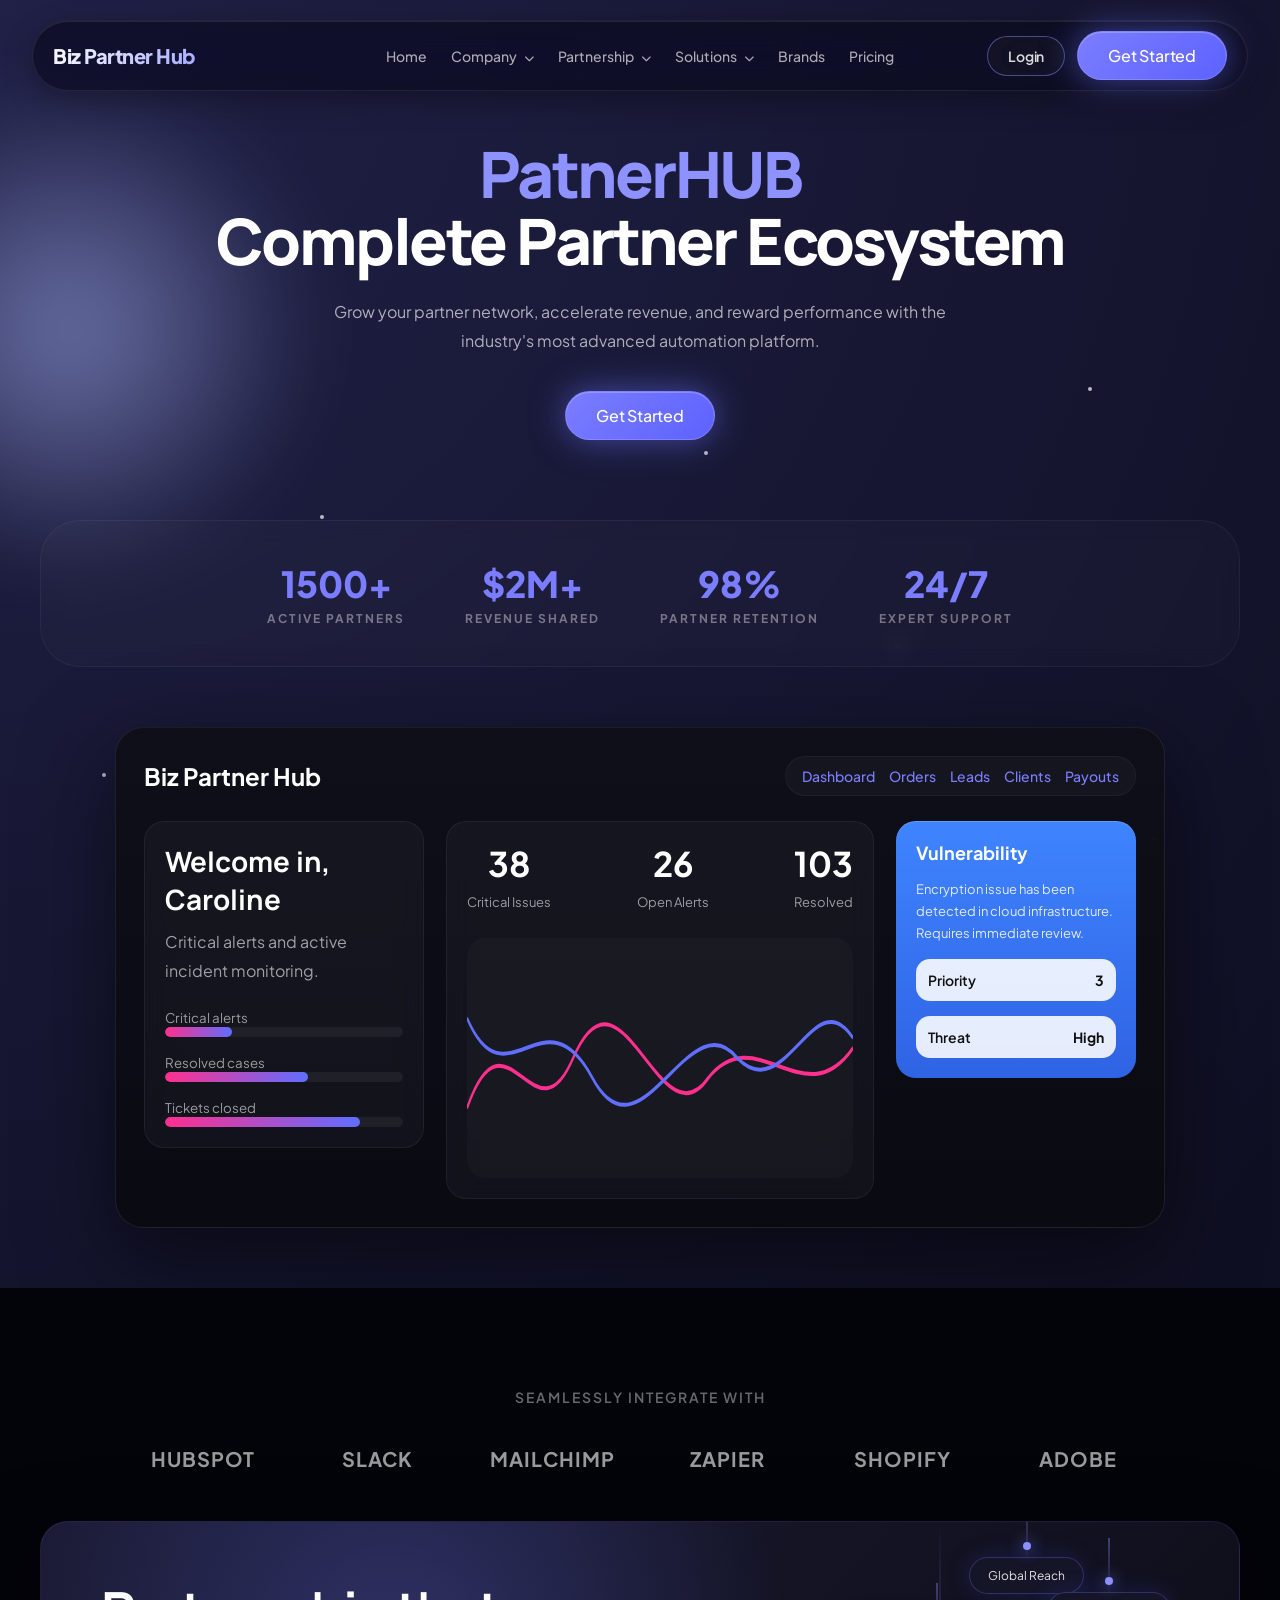
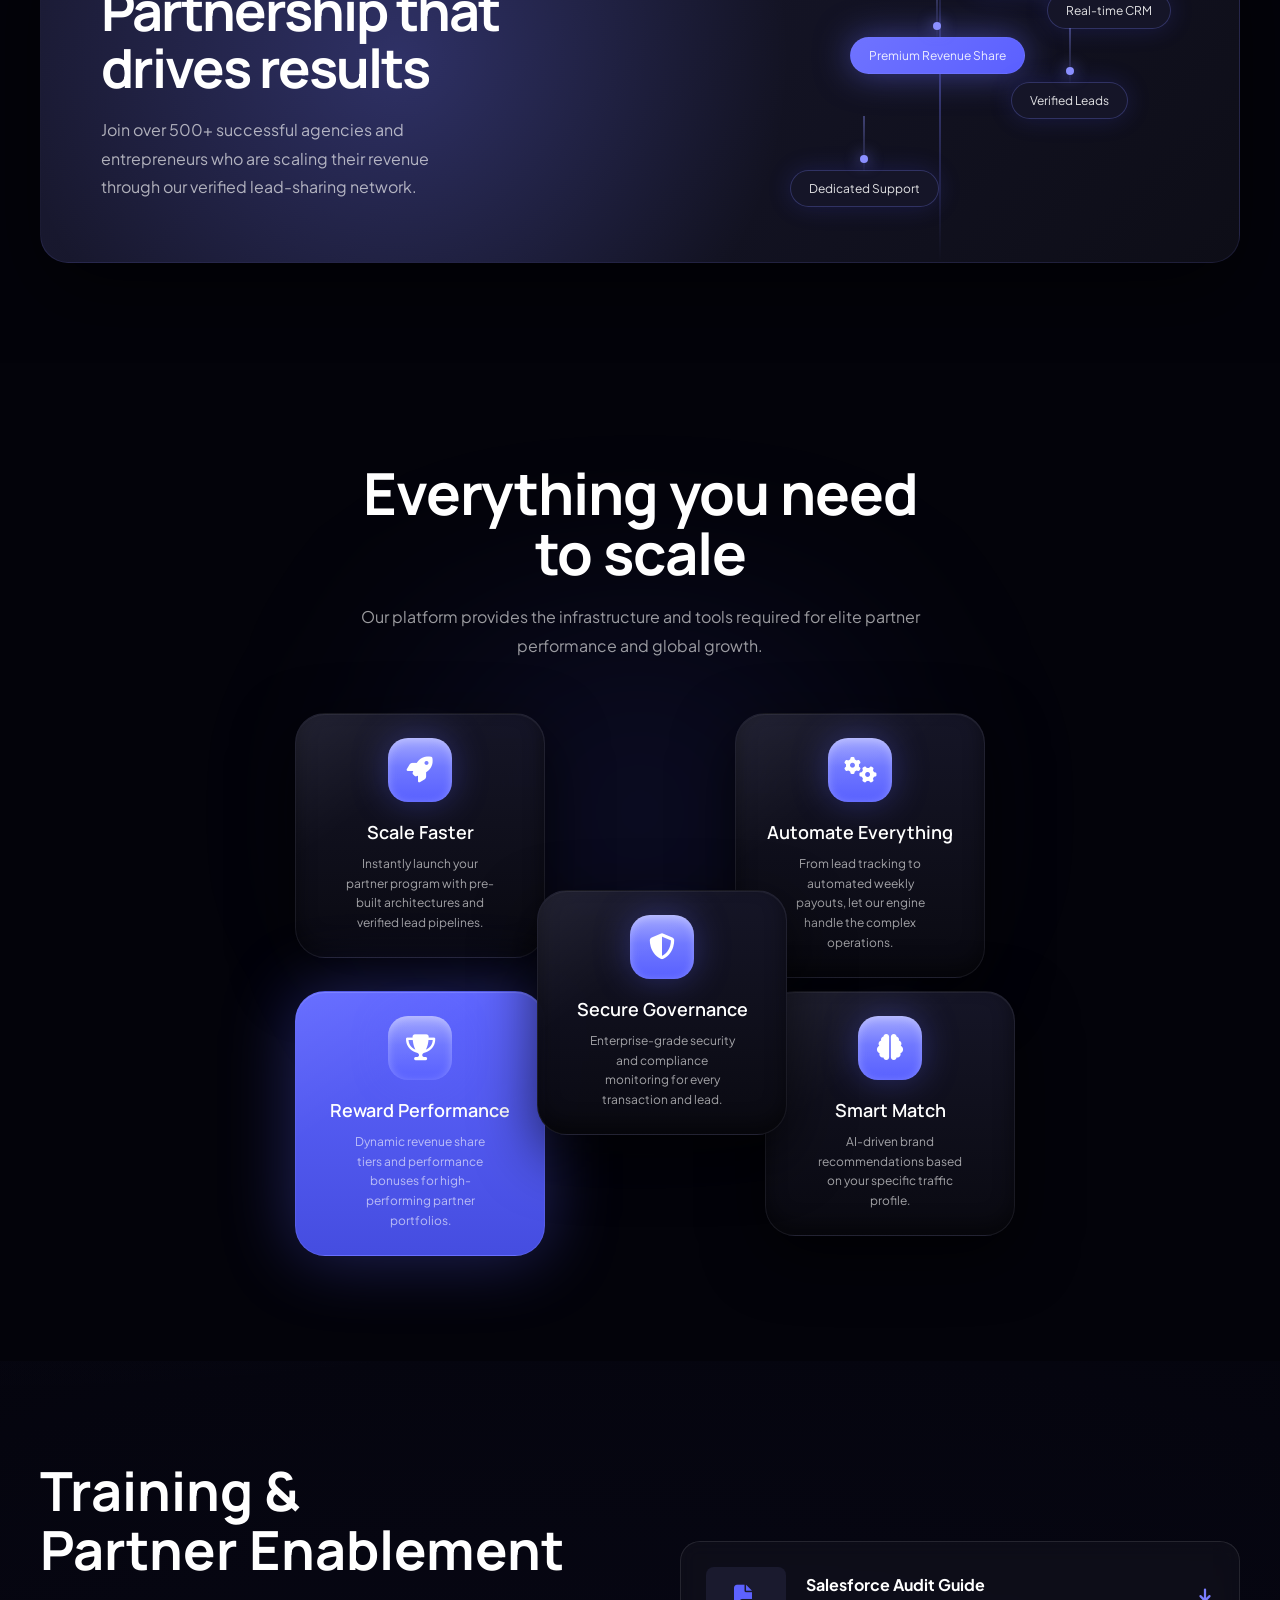
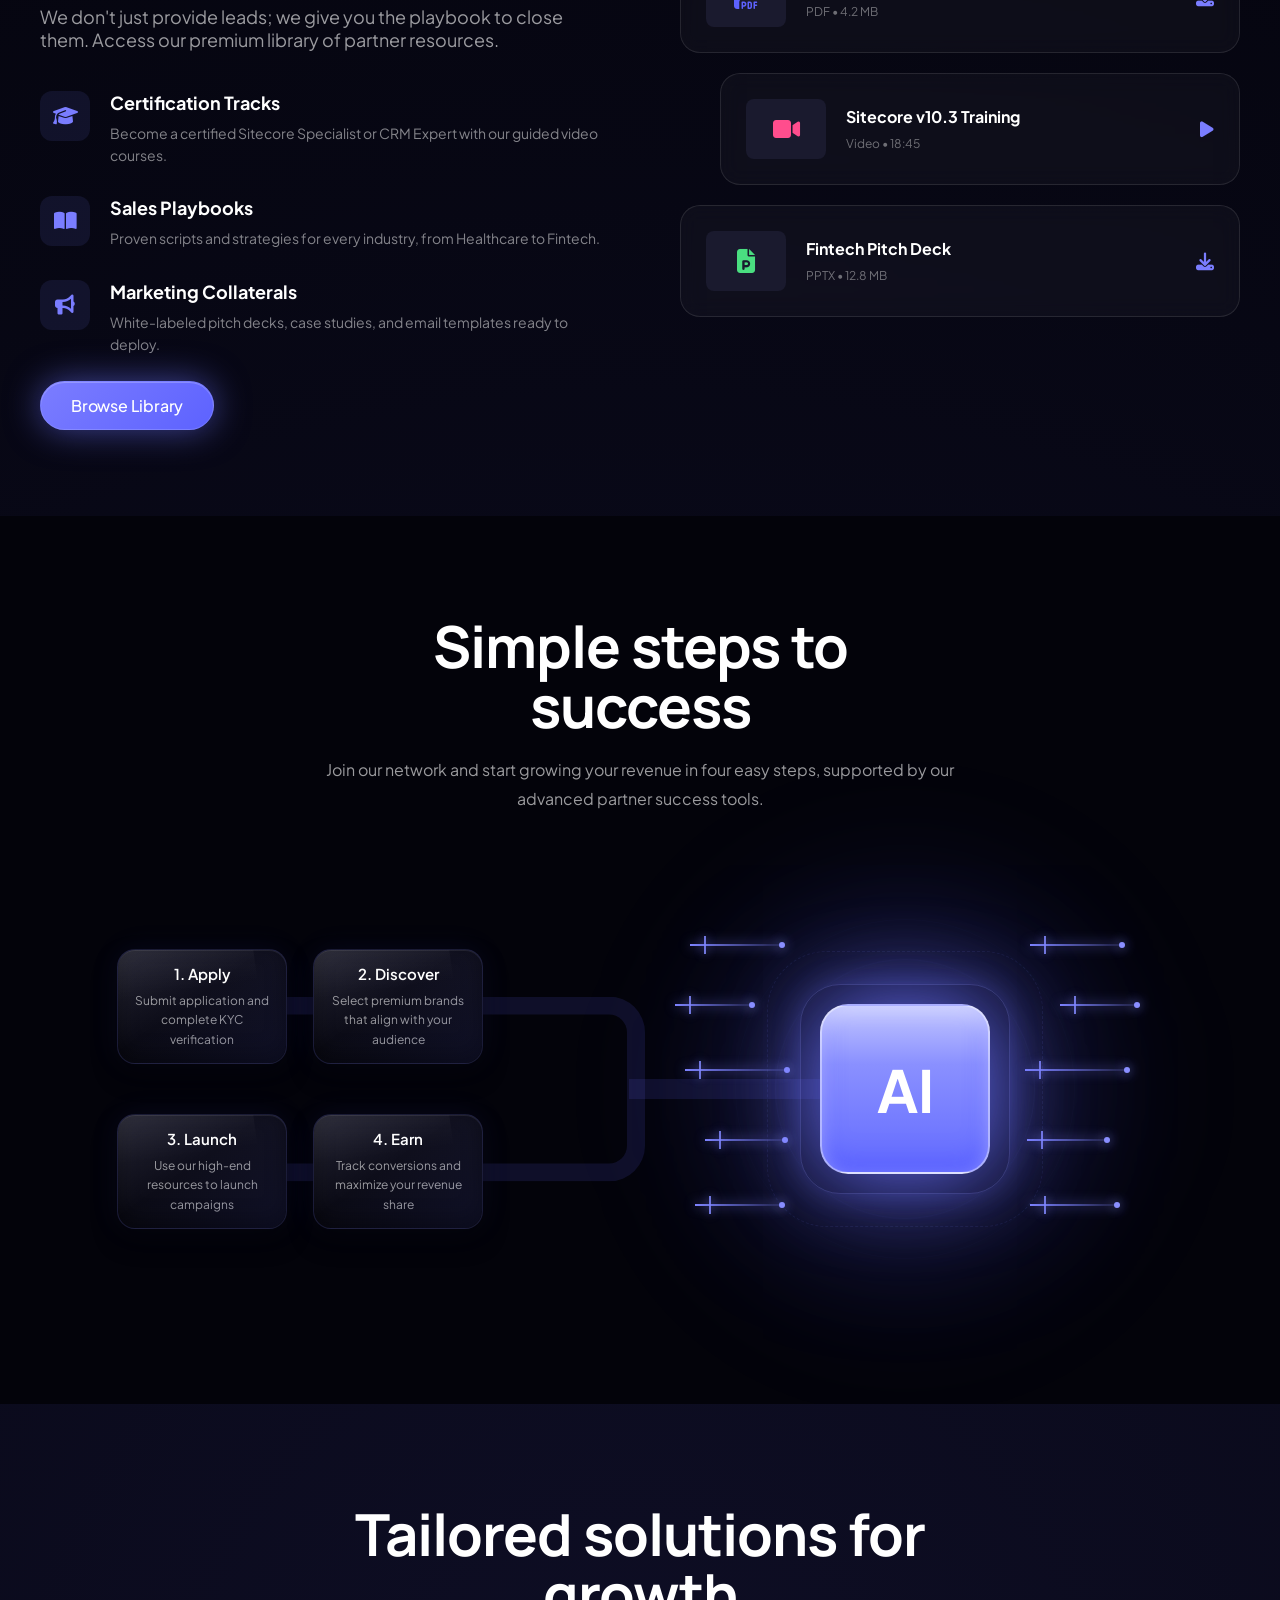
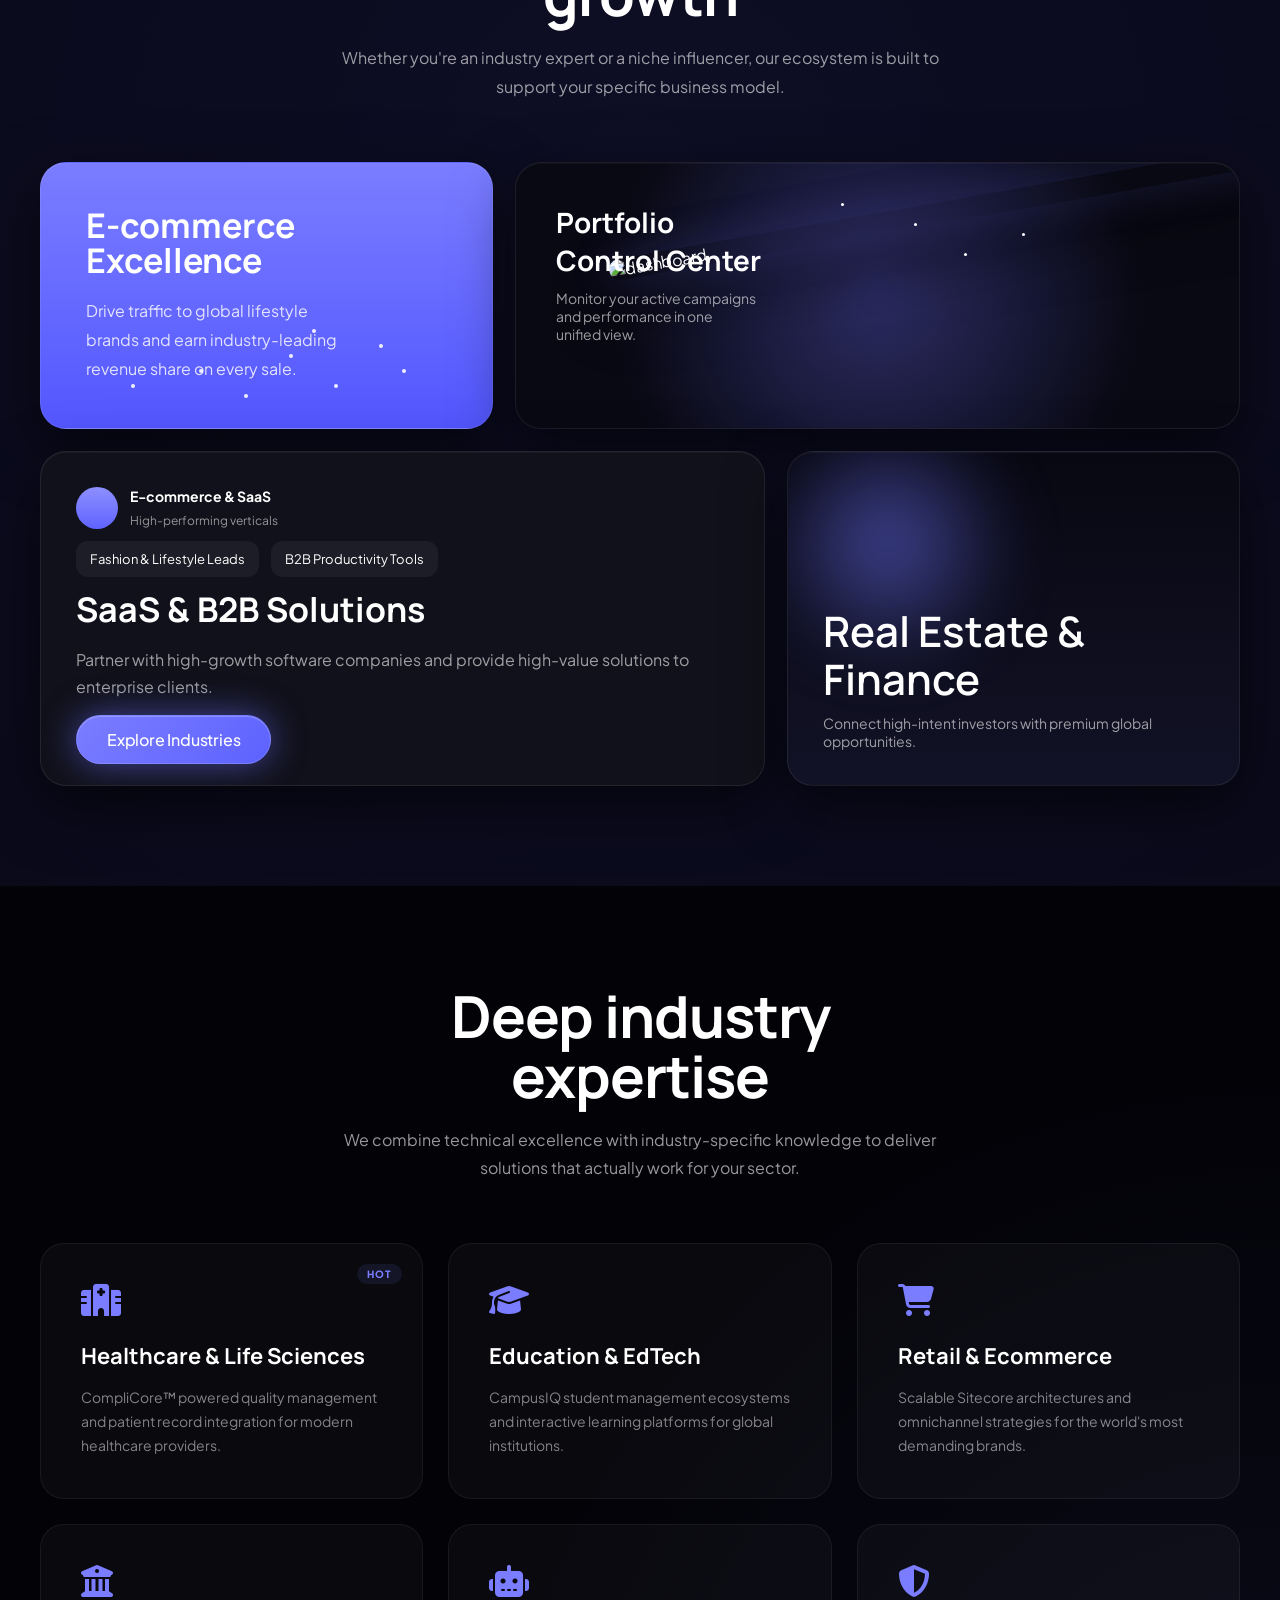
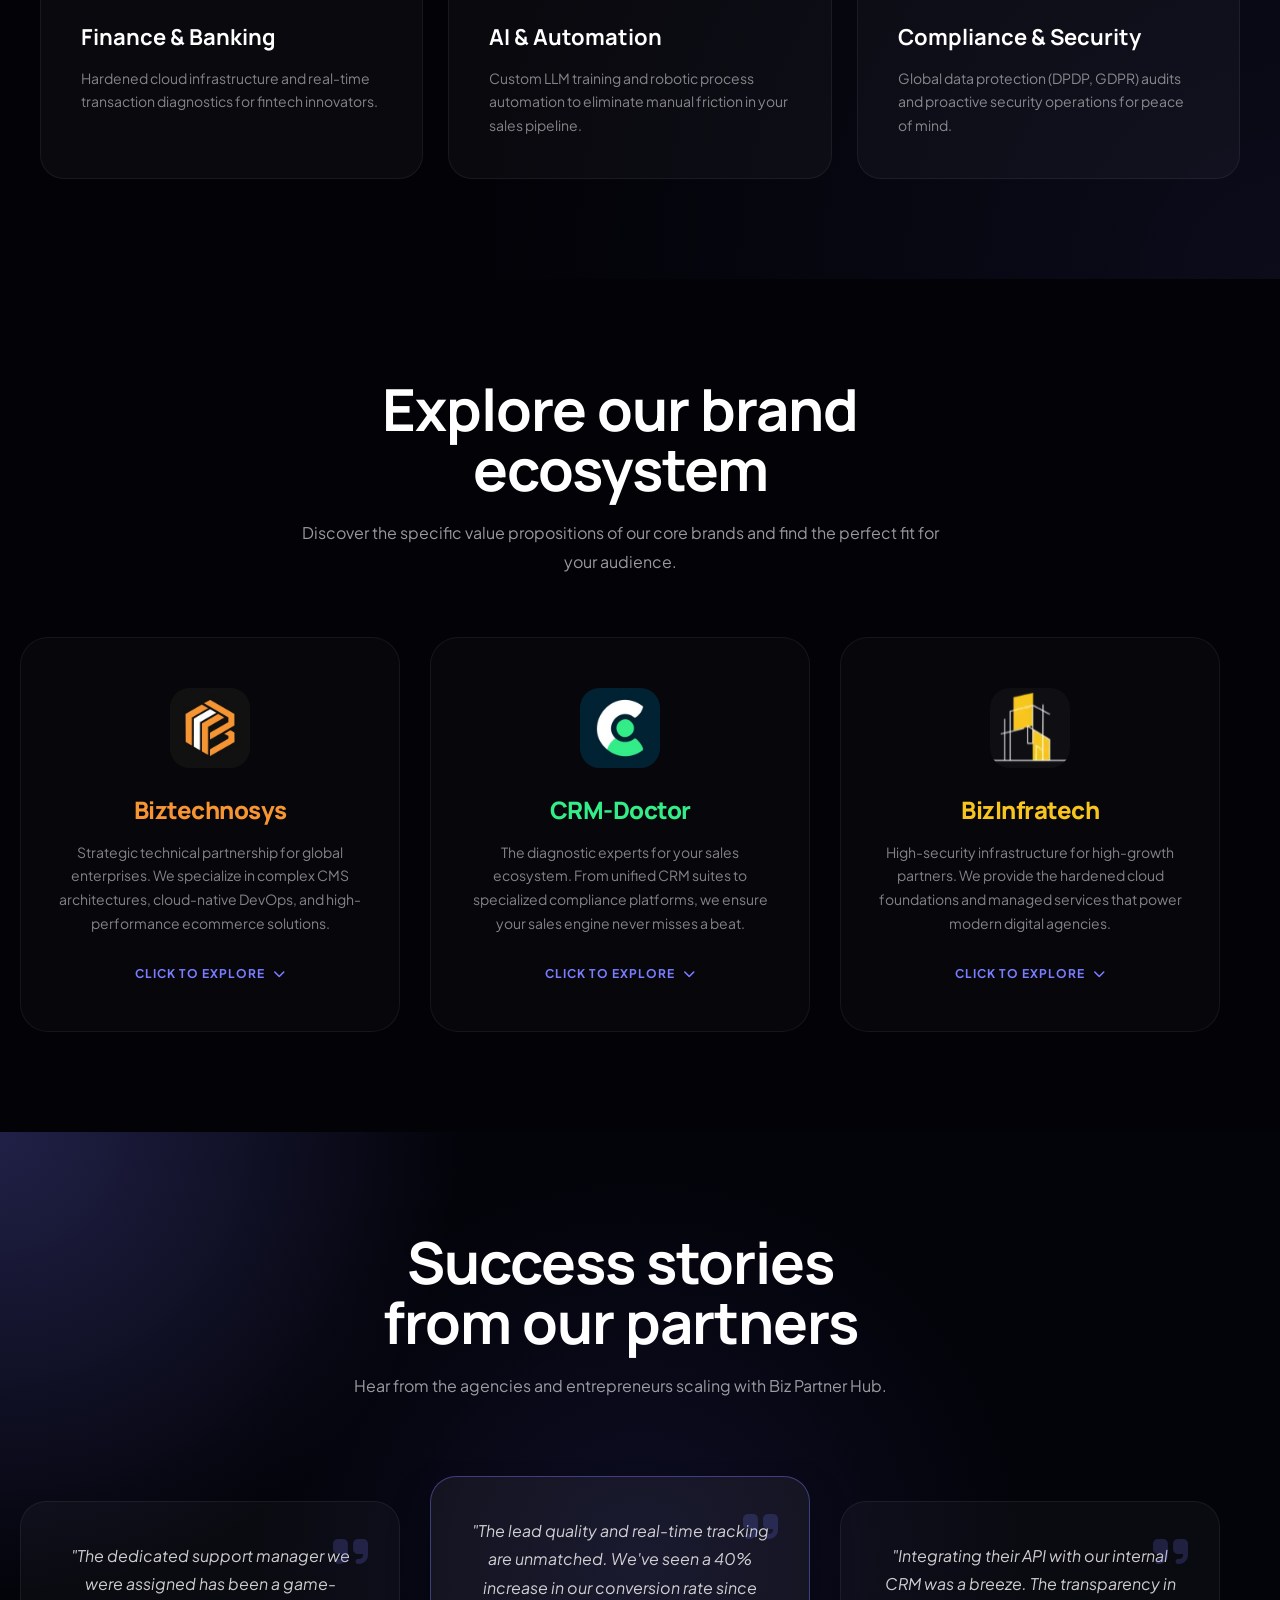
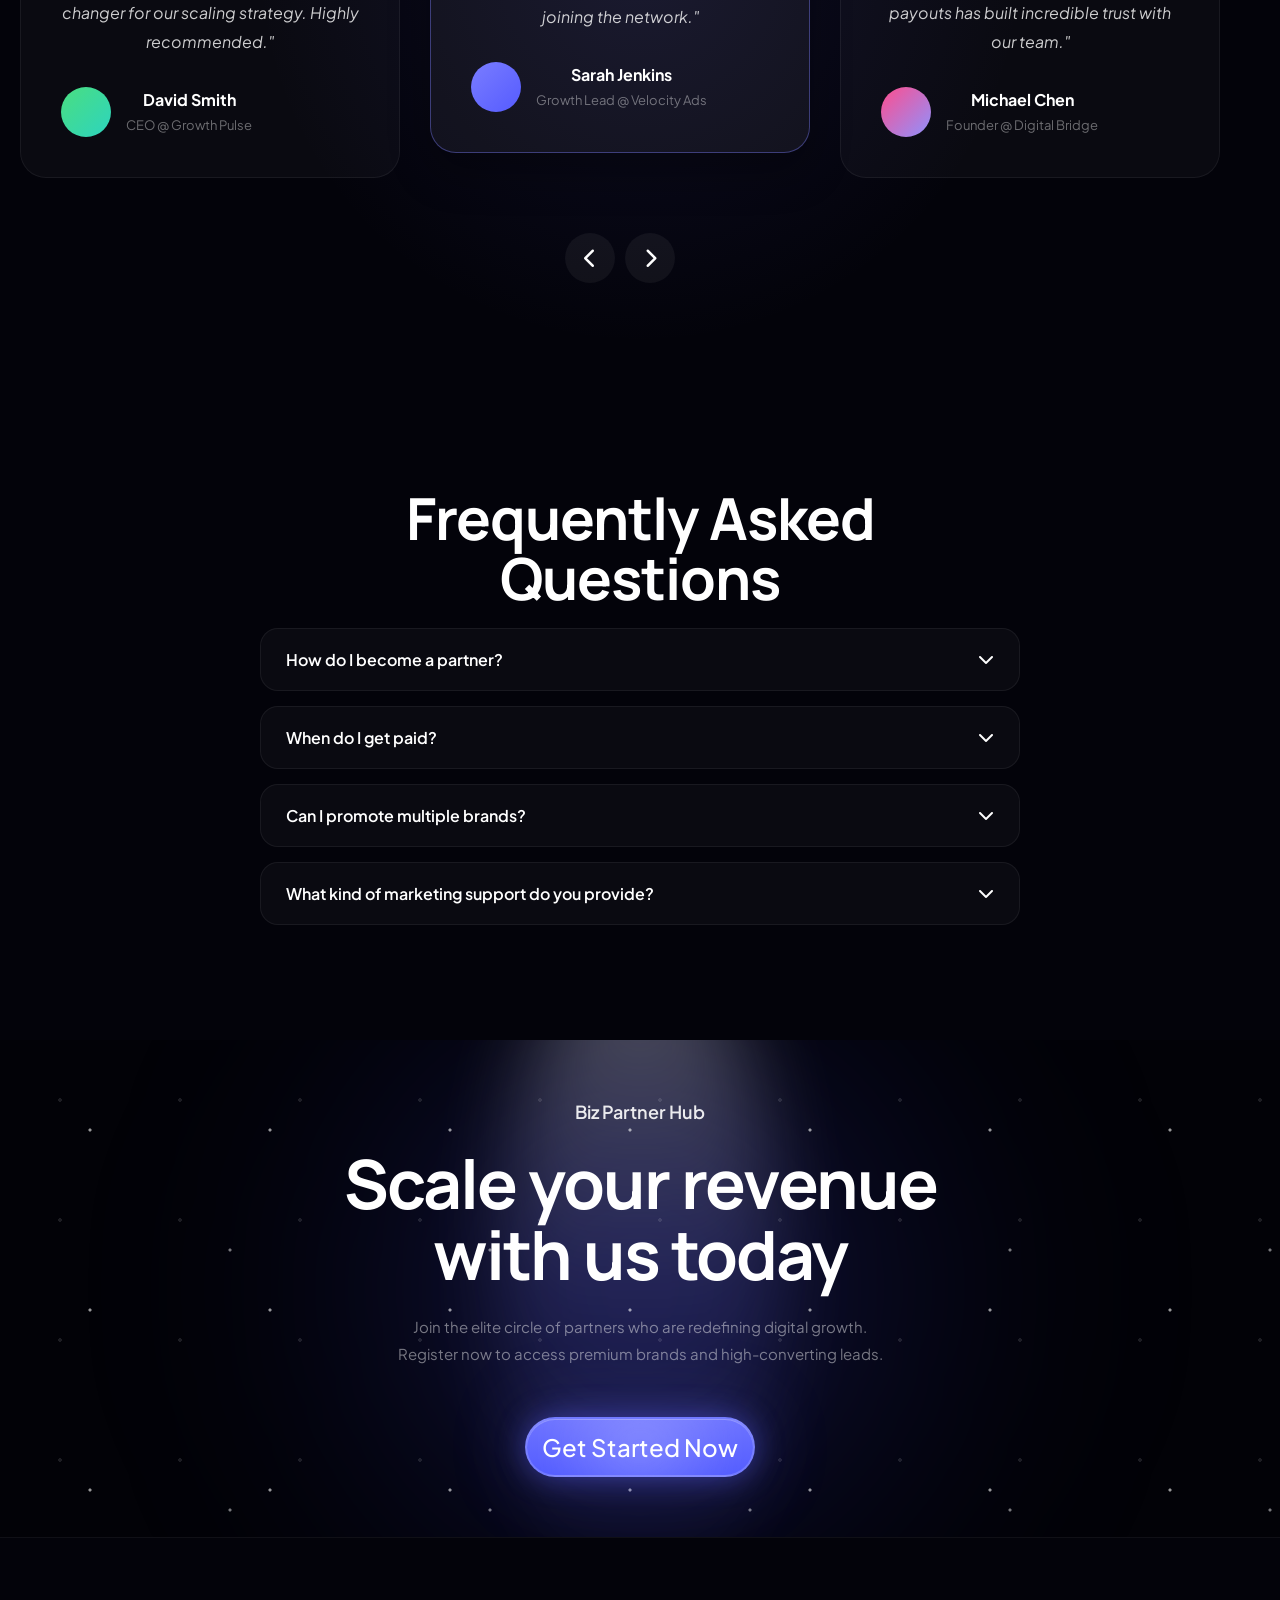
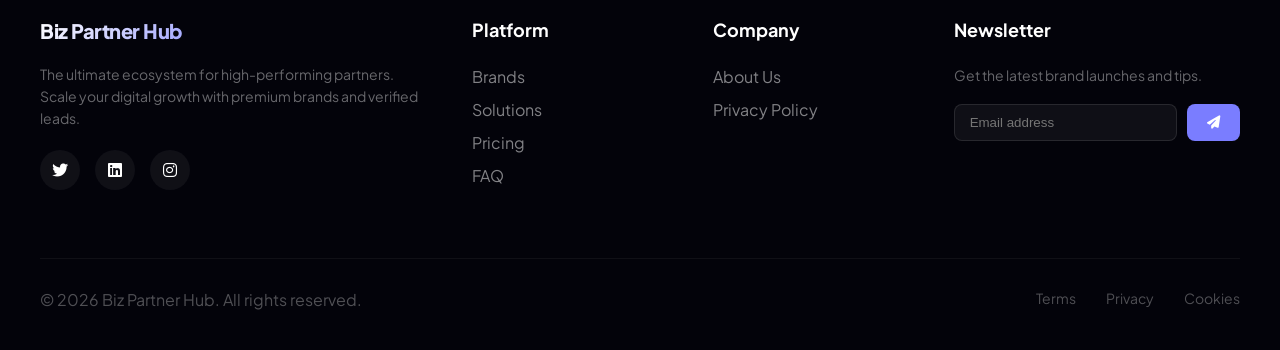
==== commit 108307bc: "first commit 2" ====
--- a/index.html
+++ b/index.html
@@ -544,14 +544,14 @@
 
 
   <section class="expertise-section" id="expertise">
-    <div class="container">
+    <div class="containerr">
       <div class="foundation-header">
         <h2>Deep industry expertise</h2>
         <p>We combine technical excellence with industry-specific knowledge to deliver solutions that actually work for
           your sector.</p>
       </div>
 
-      <div class="expertise-grid">
+      <div class="expertise-grid rows-2 cols-2">
         <div class="expertise-card">
           <span class="expertise-tag">Hot</span>
           <i class="fa-solid fa-hospital"></i>
--- a/css/style.css
+++ b/css/style.css
@@ -2302,7 +2302,7 @@
 
 .expertise-grid {
     display: grid;
-    grid-template-columns: repeat(auto-fit, minmax(280px, 1fr));
+    grid-template-columns: repeat(auto-fit, minmax(300px, 1fr));
     gap: 25px;
     max-width: 1200px;
     margin: 60px auto 0;
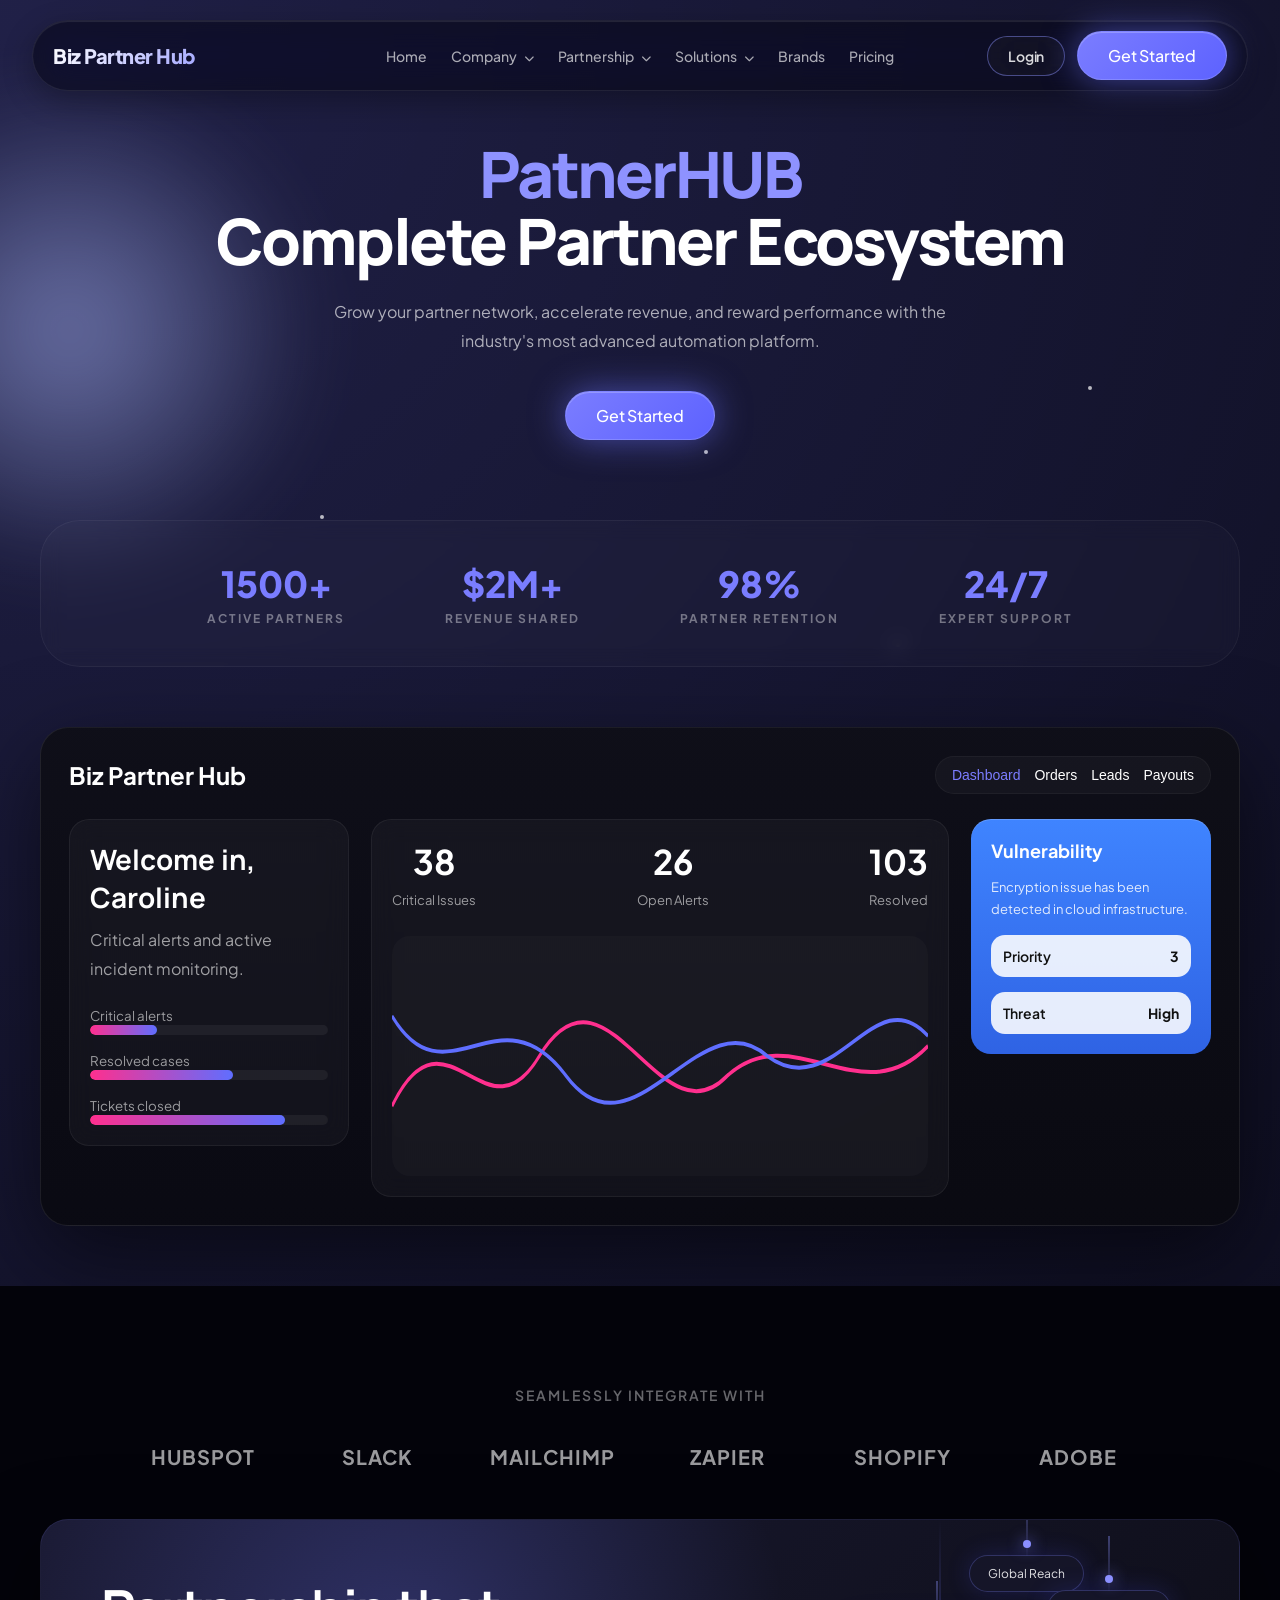
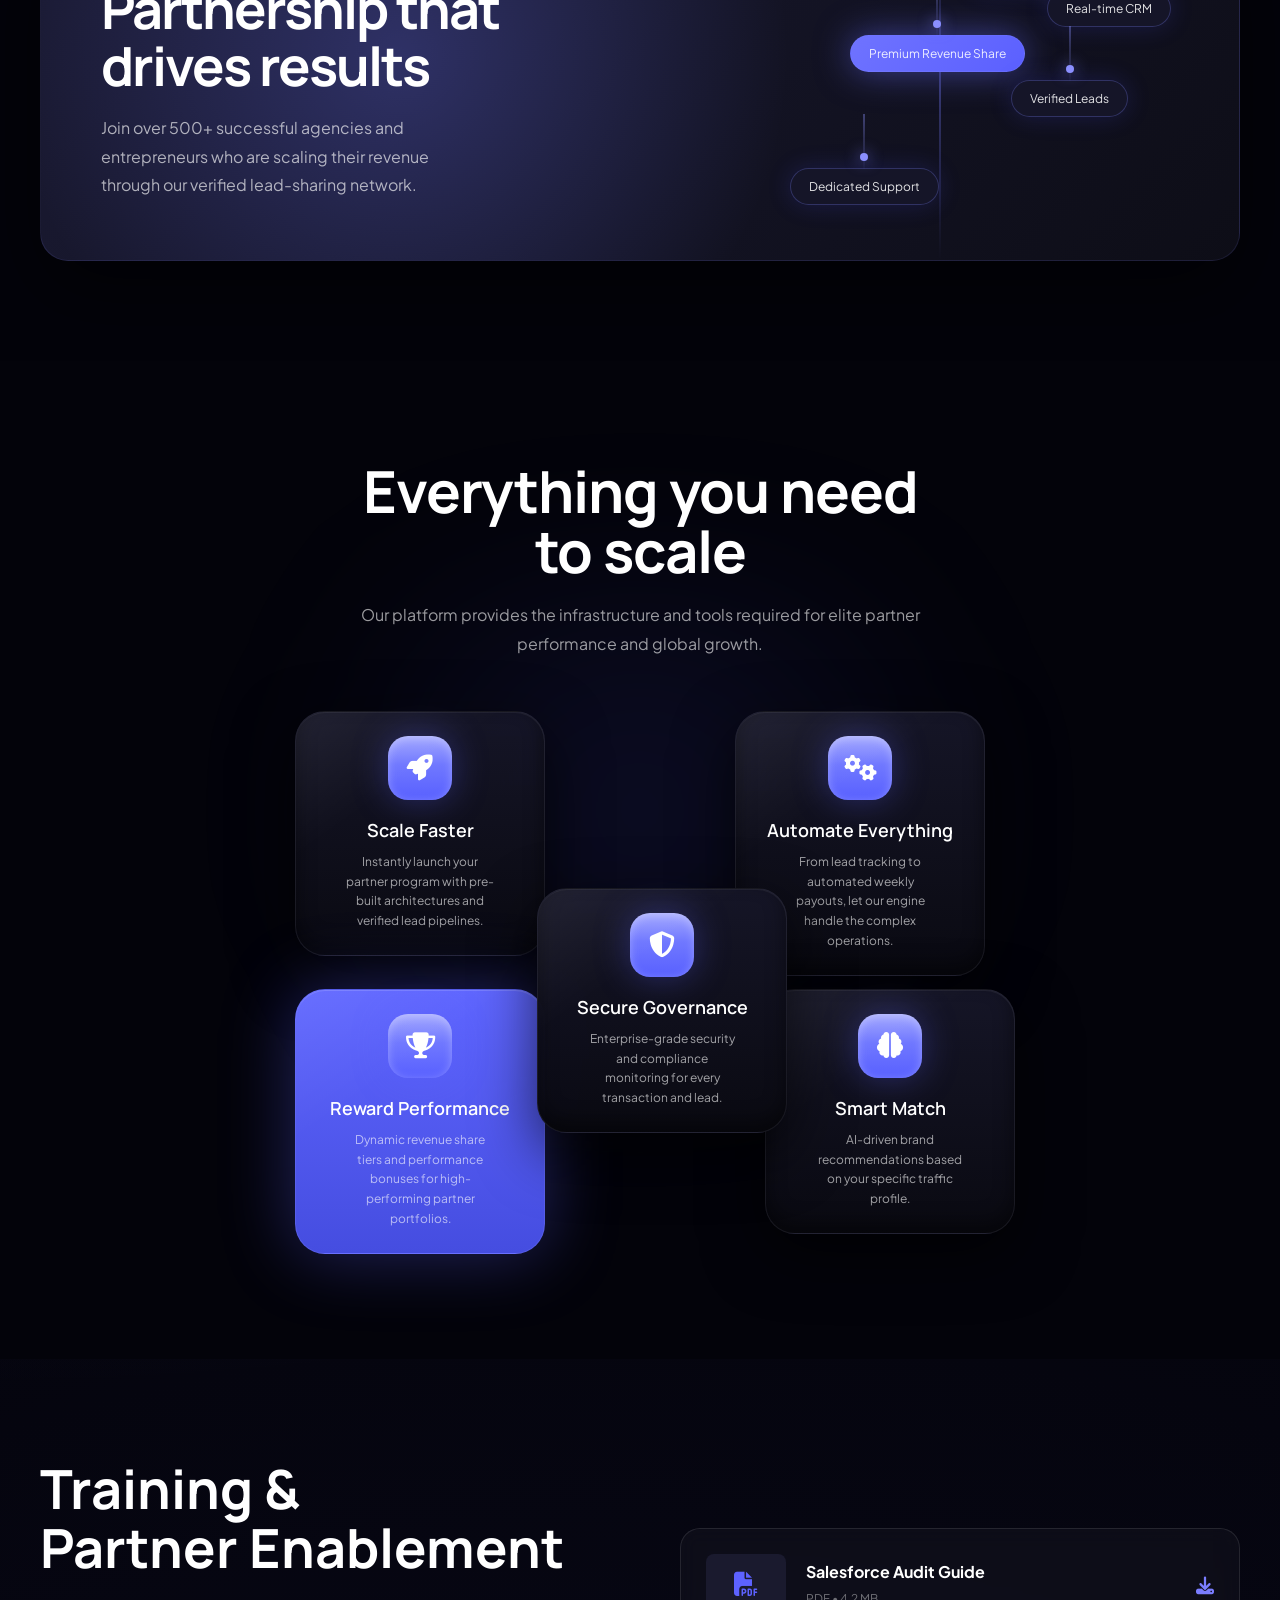
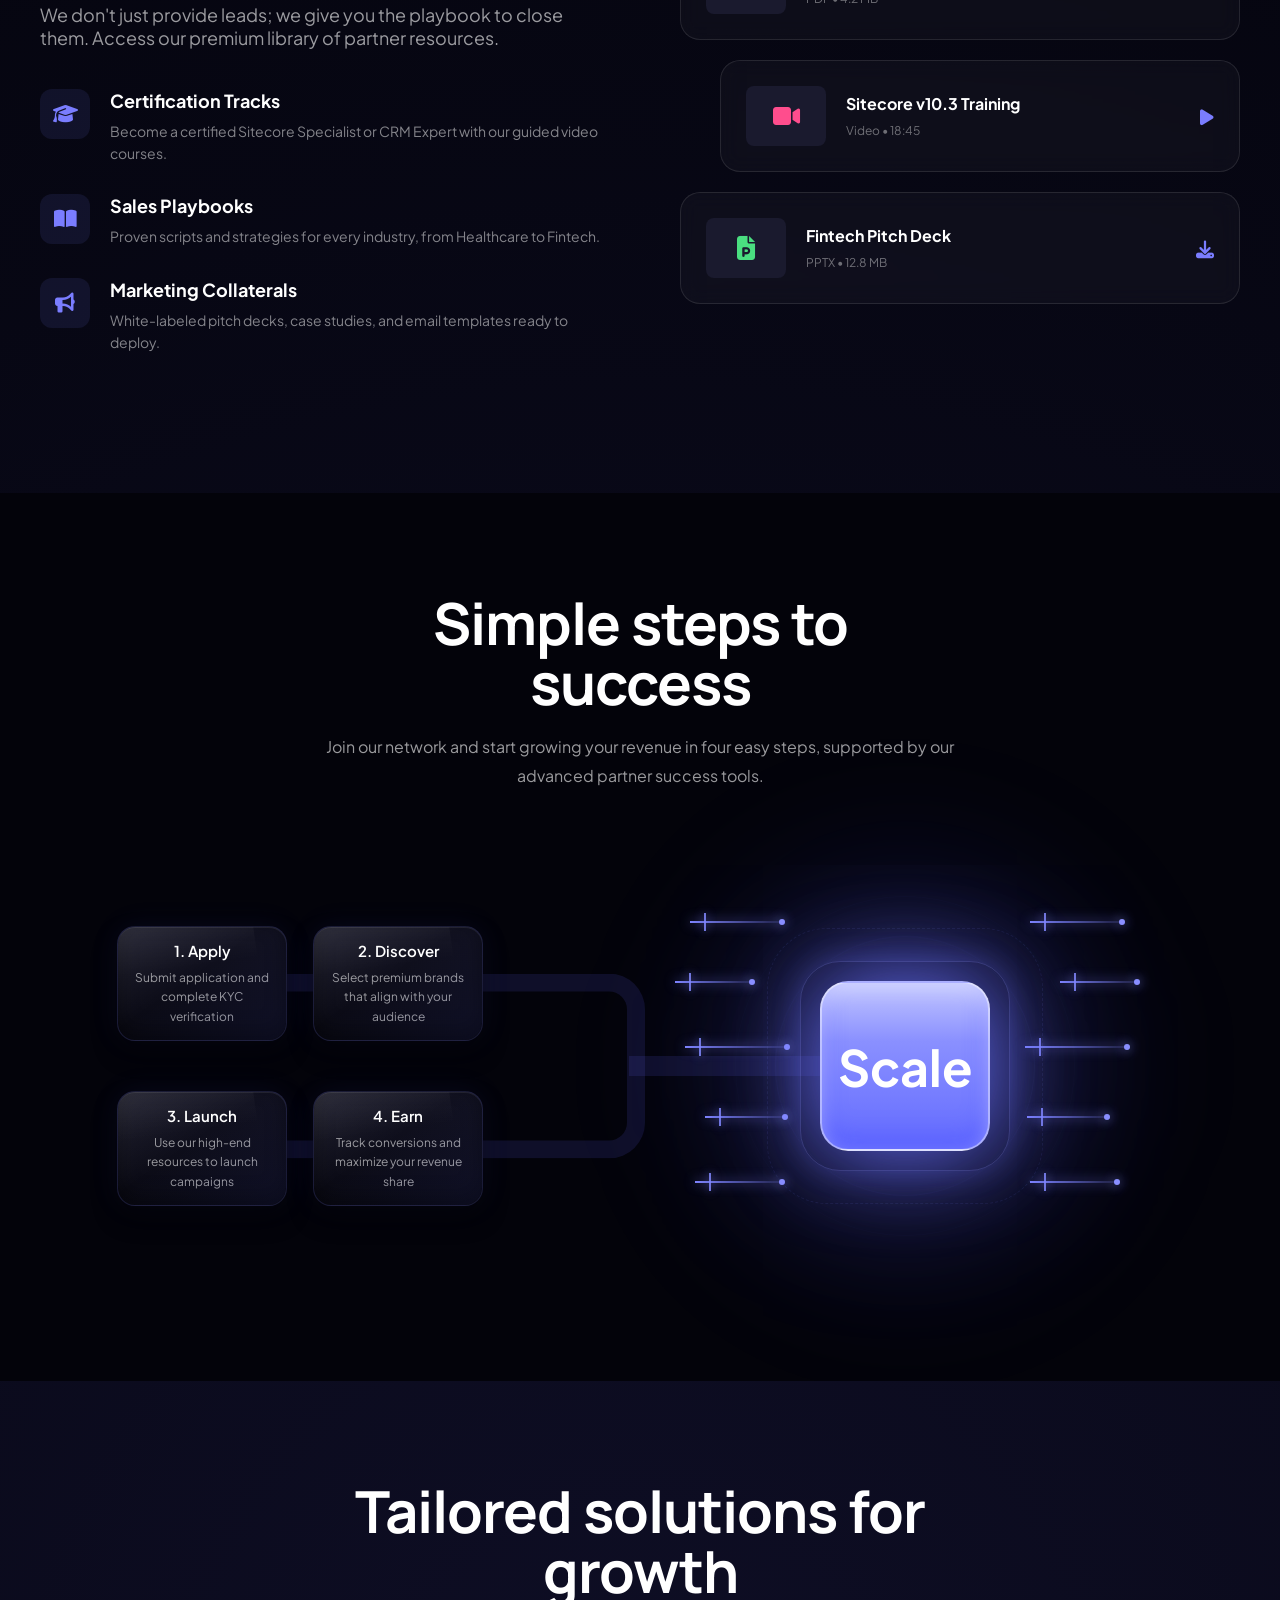
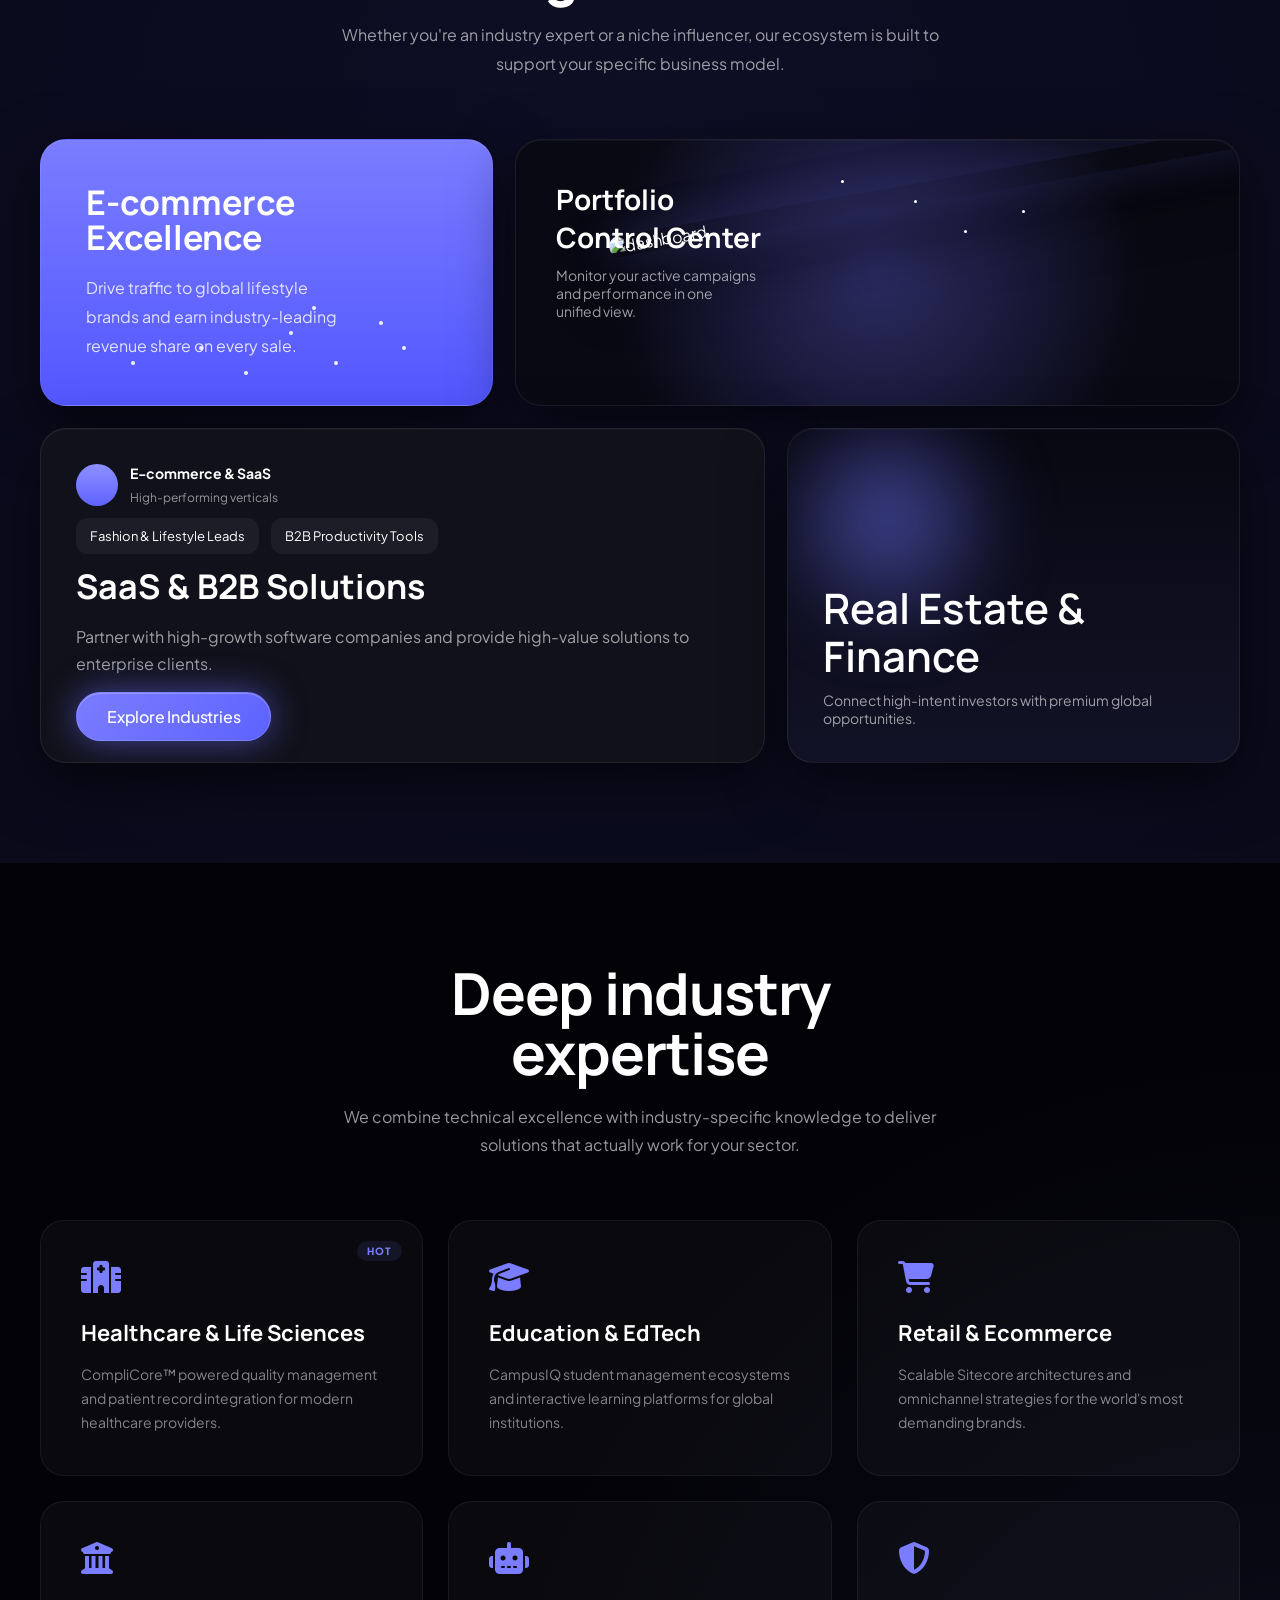
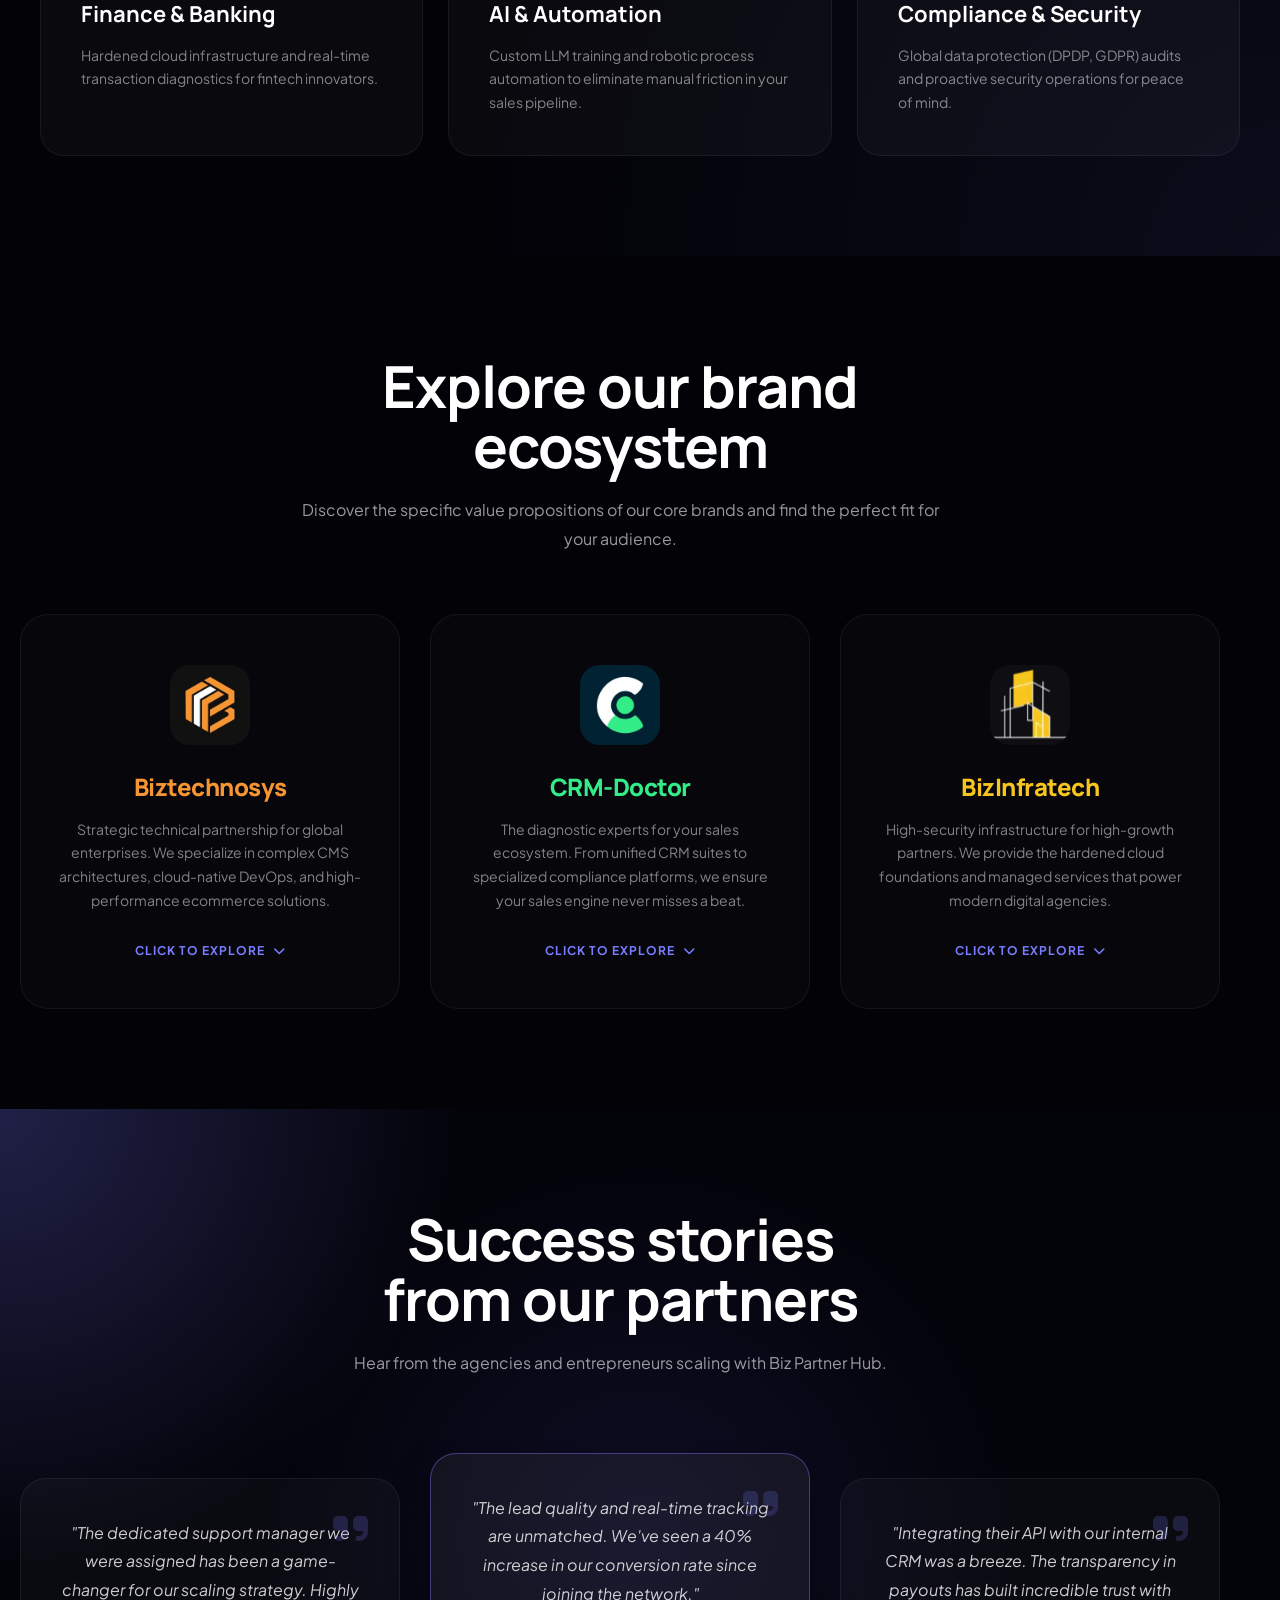
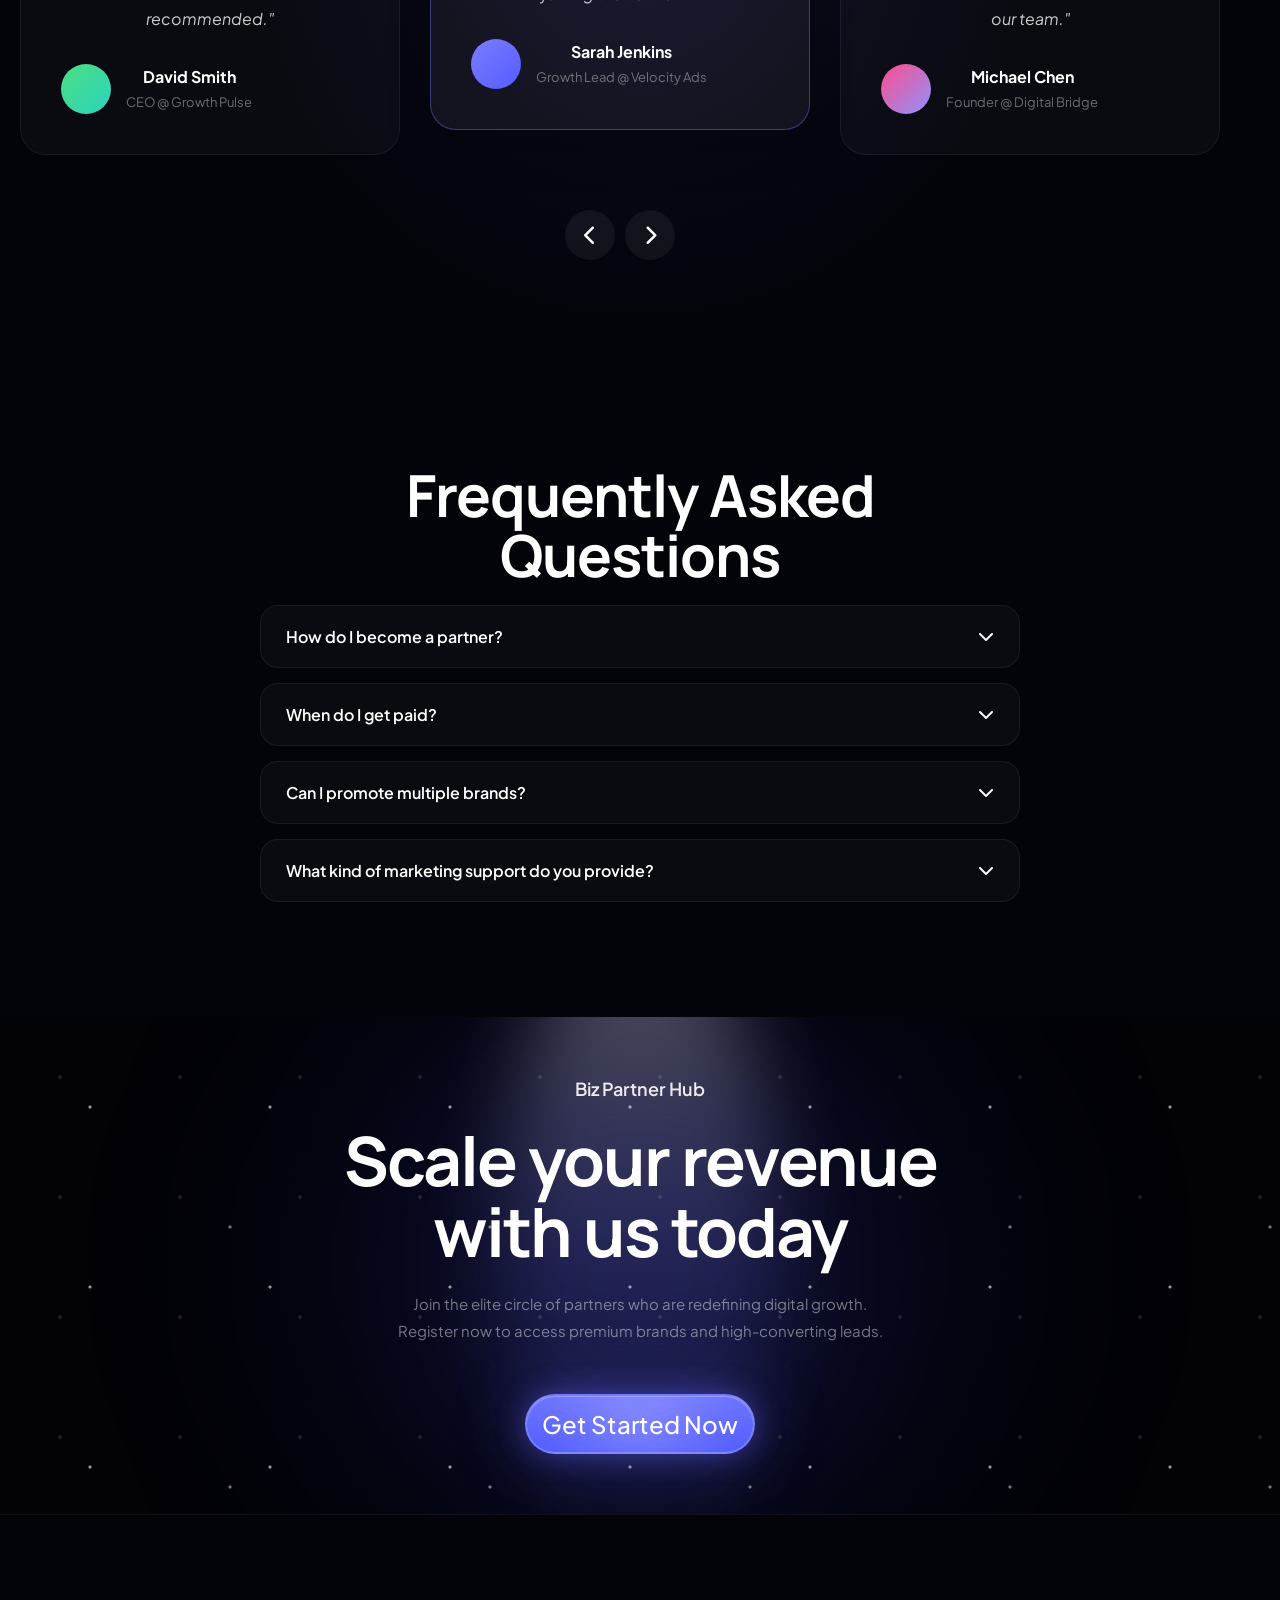
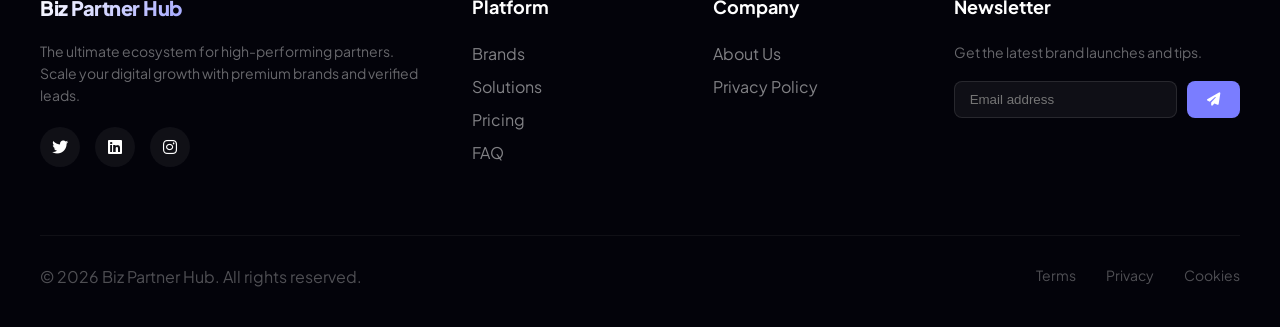
==== commit 9ff4dee2: "first commit 3" ====
--- a/index.html
+++ b/index.html
@@ -125,98 +125,123 @@
       </div>
 
       <div class="dashboard-card">
-        <div class="dashboard-header">
-          <div class="logo">Biz Partner Hub</div>
-          <div class="nav">
-            <a href="#" class="nav-active">Dashboard</a>
-            <a href="#">Orders</a>
-            <a href="#">Leads</a>
-            <a href="#">Clients</a>
-            <a href="#">Payouts</a>
-          </div>
-        </div>
-
-        <div class="dashboard-grid">
+  <div class="dashboard-header">
+    <div class="logo">Biz Partner Hub</div>
+
+    <!-- Tabs Navigation -->
+    <div class="tab-nav">
+      <button class="tab-btn active" onclick="openTab('dashboard')">Dashboard</button>
+      <button class="tab-btn" onclick="openTab('orders')">Orders</button>
+      <button class="tab-btn" onclick="openTab('leads')">Leads</button>
+      <!-- <button class="tab-btn" onclick="openTab('clients')">Clients</button> -->
+      <button class="tab-btn" onclick="openTab('payouts')">Payouts</button>
+    </div>
+  </div>
+
+  <!-- Dashboard Tab -->
+  <div id="dashboard" class="tab-content active">
+    <div class="dashboard-grid">
+      <div>
+        <div class="card welcome">
+          <h3>Welcome in,<br> Caroline</h3>
+          <p style="color: rgba(255,255,255,0.6); margin-top: 8px;">
+            Critical alerts and active incident monitoring.
+          </p>
+
+          <div class="mini-bars">
+            <div>
+              <small>Critical alerts</small>
+              <div class="bar">
+                <div class="fill" style="width: 28%"></div>
+              </div>
+            </div>
+
+            <div>
+              <small>Resolved cases</small>
+              <div class="bar">
+                <div class="fill" style="width: 60%"></div>
+              </div>
+            </div>
+
+            <div>
+              <small>Tickets closed</small>
+              <div class="bar">
+                <div class="fill" style="width: 82%"></div>
+              </div>
+            </div>
+          </div>
+        </div>
+      </div>
+
+      <div class="card graph-card">
+        <div class="stats">
+          <div class="stat">
+            <h4>38</h4>
+            <p>Critical Issues</p>
+          </div>
+          <div class="stat">
+            <h4>26</h4>
+            <p>Open Alerts</p>
+          </div>
+          <div class="stat">
+            <h4>103</h4>
+            <p>Resolved</p>
+          </div>
+        </div>
+
+        <div class="graph">
+          <svg viewBox="0 0 800 240" preserveAspectRatio="none">
+            <path d="M0 170 C80 60, 140 210, 220 120 C320 10, 400 210, 500 140 C600 80, 700 180, 800 110"
+              fill="none" stroke="#ff4d8d" stroke-width="4" />
+
+            <path d="M0 80 C80 170, 160 50, 260 140 C360 230, 460 60, 560 120 C660 170, 720 40, 800 100"
+              fill="none" stroke="#7c7eff" stroke-width="4" />
+          </svg>
+        </div>
+      </div>
+
+      <div class="side-widget">
+        <div class="alert-box">
           <div>
-            <div class="card welcome">
-              <h3>Welcome in,<br> Caroline</h3>
-              <p style="color: rgba(255,255,255,0.6); margin-top: 8px;">Critical alerts and active incident monitoring.
-              </p>
-
-              <div class="mini-bars">
-                <div>
-                  <small>Critical alerts</small>
-                  <div class="bar">
-                    <div class="fill" style="width: 28%"></div>
-                  </div>
-                </div>
-                <div>
-                  <small>Resolved cases</small>
-                  <div class="bar">
-                    <div class="fill" style="width: 60%"></div>
-                  </div>
-                </div>
-                <div>
-                  <small>Tickets closed</small>
-                  <div class="bar">
-                    <div class="fill" style="width: 82%"></div>
-                  </div>
-                </div>
-              </div>
-            </div>
-          </div>
-
-          <div class="card graph-card">
-            <div class="stats">
-              <div class="stat">
-                <h4>38</h4>
-                <p>Critical Issues</p>
-              </div>
-              <div class="stat">
-                <h4>26</h4>
-                <p>Open Alerts</p>
-              </div>
-              <div class="stat">
-                <h4>103</h4>
-                <p>Resolved</p>
-              </div>
-            </div>
-
-            <div class="graph">
-              <svg viewBox="0 0 800 240" preserveAspectRatio="none">
-                <path d="M0 170 C80 60, 140 210, 220 120 C320 10, 400 210, 500 140 C600 80, 700 180, 800 110"
-                  fill="none" stroke="#ff4d8d" stroke-width="4" />
-
-                <path d="M0 80 C80 170, 160 50, 260 140 C360 230, 460 60, 560 120 C660 170, 720 40, 800 100" fill="none"
-                  stroke="#7c7eff" stroke-width="4" />
-              </svg>
-            </div>
-          </div>
-
-          <div class="side-widget">
-            <div class="alert-box">
-              <div>
-                <h4>Vulnerability</h4>
-                <p>
-                  Encryption issue has been detected in cloud infrastructure. Requires immediate review.
-                </p>
-              </div>
-
-              <div>
-                <div class="badge">
-                  <span>Priority</span>
-                  <strong>3</strong>
-                </div>
-
-                <div class="badge">
-                  <span>Threat</span>
-                  <strong>High</strong>
-                </div>
-              </div>
-            </div>
-          </div>
-        </div>
-      </div>
+            <h4>Vulnerability</h4>
+            <p>
+              Encryption issue has been detected in cloud infrastructure.
+            </p>
+          </div>
+
+          <div>
+            <div class="badge">
+              <span>Priority</span>
+              <strong>3</strong>
+            </div>
+
+            <div class="badge">
+              <span>Threat</span>
+              <strong>High</strong>
+            </div>
+          </div>
+        </div>
+      </div>
+    </div>
+  </div>
+
+  <!-- Other Tabs -->
+  <div id="orders" class="tab-content">
+    <h2>Orders Content</h2>
+  </div>
+
+  <div id="leads" class="tab-content">
+    <h2>Leads Content</h2>
+  </div>
+
+  <!-- <div id="clients" class="tab-content">
+    <h2>Clients Content</h2>
+  </div> -->
+
+  <div id="payouts" class="tab-content">
+    <h2>Payouts Content</h2>
+  </div>
+</div>
     </div>
   </section>
 
@@ -361,7 +386,7 @@
             </div>
           </div>
         </div>
-        <a href="#" class="btn btn-primary">Browse Library</a>
+        <!-- <a href="#" class="btn btn-primary">Browse Library</a> -->
       </div>
 
       <div class="enablement-visual">
@@ -437,7 +462,7 @@
           <div class="ring-line ring-line-2"></div>
 
           <div class="chip-core">
-            <span>AI</span>
+            <span>Scale</span>
           </div>
 
           <div class="wire wire-1"></div>
@@ -900,6 +925,27 @@
         alert('Mobile menu navigation would open here');
       });
     });
+
+
+
+
+    function openTab(tabId) {
+    // Hide all tab contents
+    document.querySelectorAll('.tab-content').forEach(tab => {
+      tab.classList.remove('active');
+    });
+
+    // Remove active button
+    document.querySelectorAll('.tab-btn').forEach(btn => {
+      btn.classList.remove('active');
+    });
+
+    // Show selected tab
+    document.getElementById(tabId).classList.add('active');
+
+    // Active button
+    event.target.classList.add('active');
+  }
   </script>
 
 </body>
--- a/css/style.css
+++ b/css/style.css
@@ -76,7 +76,7 @@
     background: linear-gradient(180deg, rgba(15, 15, 24, 0.98), rgba(10, 10, 18, 0.98));
     border: 1px solid rgba(255, 255, 255, 0.08);
     border-radius: 28px;
-    max-width: 1050px;
+    max-width: 1200px;
     margin: 60px auto 0;
     padding: 28px;
     position: relative;
@@ -111,6 +111,9 @@
     color: rgba(255, 255, 255, 0.6);
     font-size: 14px;
 }
+
+
+
 
 .dashboard-grid {
     display: grid;
@@ -664,7 +667,7 @@
 }
 
 .chip-core span {
-    font-size: 58px;
+    font-size: 50px;
     font-weight: 700;
     color: white;
 }
@@ -808,32 +811,40 @@
     }
 }
 
-
-
-/* .dashboard-card {
-    background: linear-gradient(180deg, rgba(15, 15, 24, 0.98), rgba(10, 10, 18, 0.98));
-    border: 1px solid rgba(124, 126, 255, 0.12);
-    box-shadow: var(--glass-shadow);
-} */
-
-.nav {
+.tab-nav {
+    display: flex;
+    gap: 14px;
+    border-radius: 40px;
+    padding: 10px 16px;
     background: var(--nav-bg);
     border: 1px solid rgba(255, 255, 255, 0.04);
 }
 
-.nav a {
-   color: var(--button-primary-start);
+.tab-nav .tab-btn {
+    color: #ffffff;
+    background: transparent;
+    border: none;
     font-weight: 500;
     transition: 0.3s ease;
-}
-
-.nav a:hover {
-    color: #ffffff;
-}
-.nav a.nav-active {
+    font-size: 14px;
+    cursor: pointer;
+}
+
+.tab-nav .tab-btn:hover,
+.tab-nav .tab-btn.active {
     color: var(--button-primary-start);
 }
-.card {
+
+.tab-content {
+    display: none;
+    margin-top: 20px;
+}
+
+.tab-content.active {
+    display: block;
+}
+
+.dashboard-grid .card {
     background: rgba(255, 255, 255, 0.035);
     border: 1px solid rgba(255, 255, 255, 0.06);
 }
@@ -1595,6 +1606,7 @@
 /* ================= */
 
 @media (max-width: 992px) {
+
     .feature-grid-container,
     .feature-grid-container-two {
         grid-template-columns: 1fr;
@@ -1618,7 +1630,7 @@
 .stats-counter-bar {
     display: flex;
     justify-content: center;
-    gap: 60px;
+    gap: 100px;
     margin-top: 80px;
     padding: 40px;
     background: rgba(255, 255, 255, 0.02);
@@ -2910,7 +2922,8 @@
 .comparison-table-wrapper table {
     border: none;
     border-radius: 0;
-    min-width: 900px; /* Ensure columns don't squash too much */
+    min-width: 900px;
+    /* Ensure columns don't squash too much */
 }
 
 .tier-col {
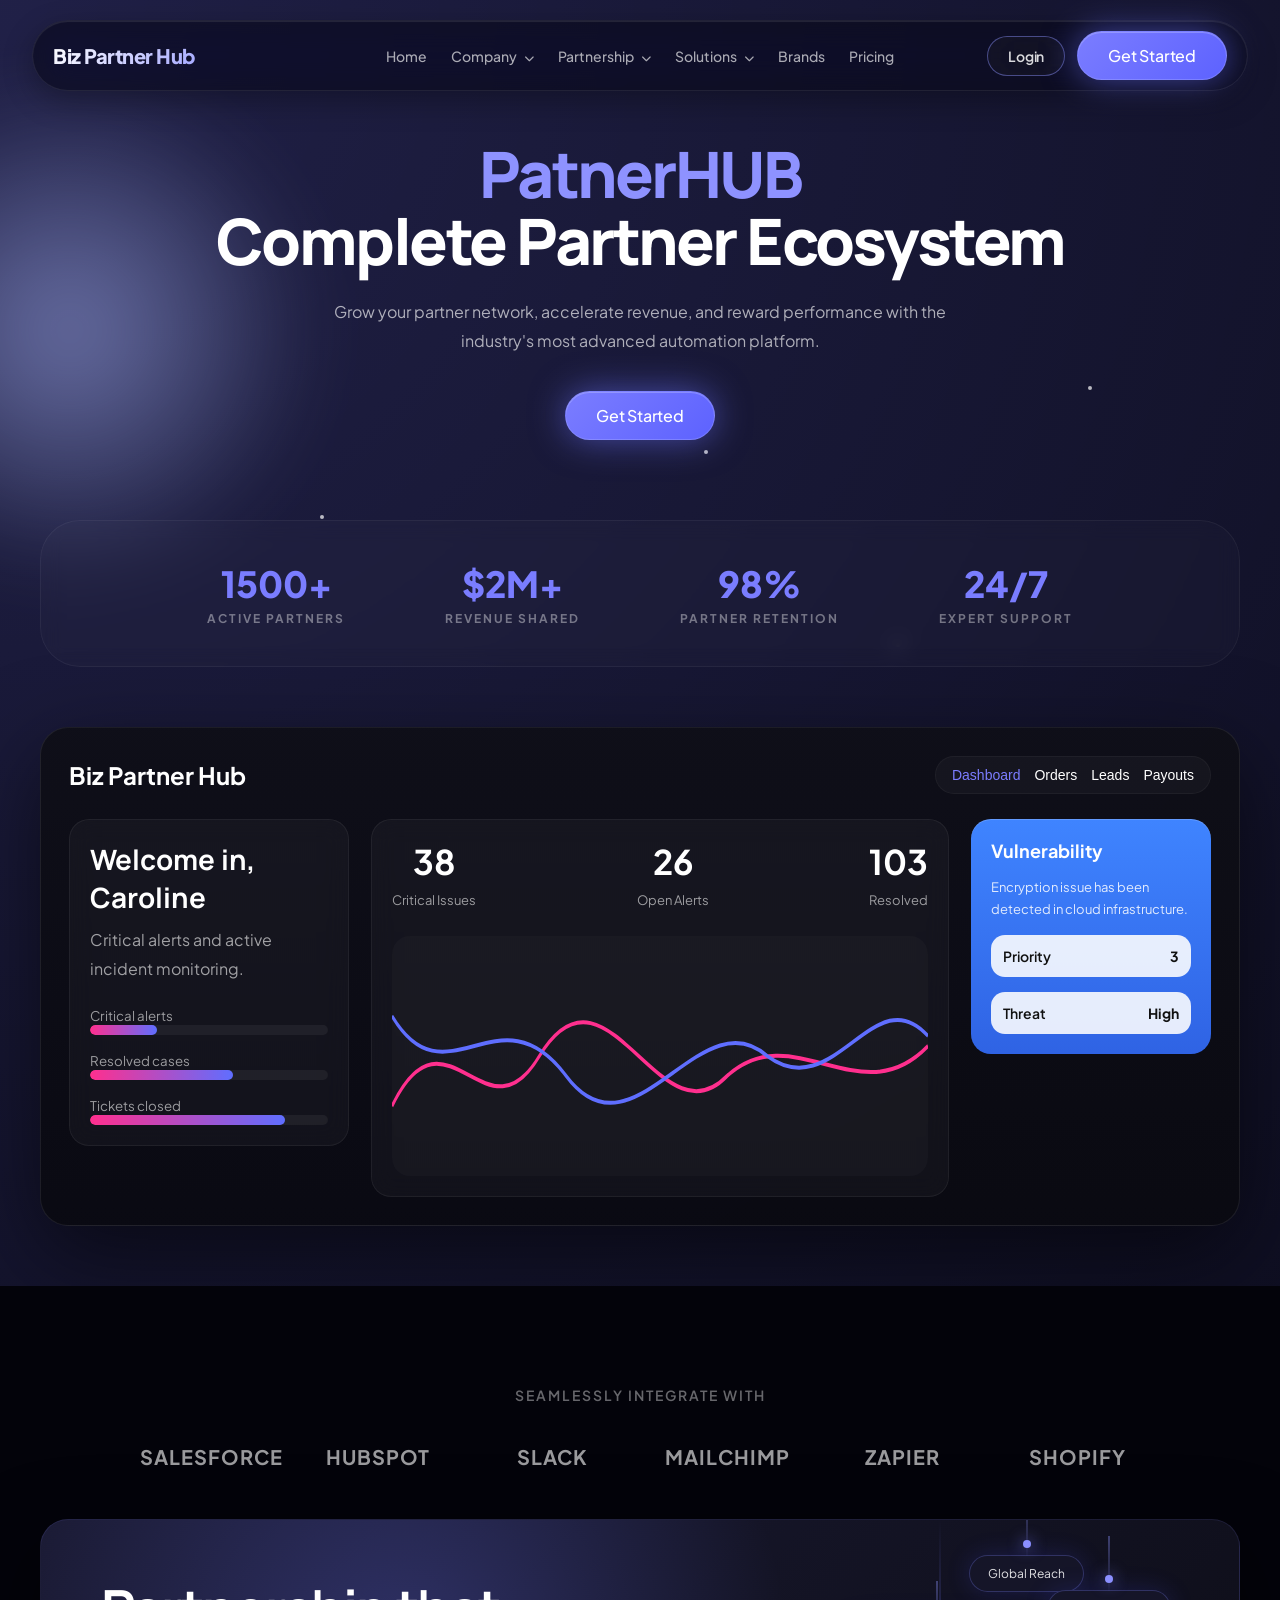
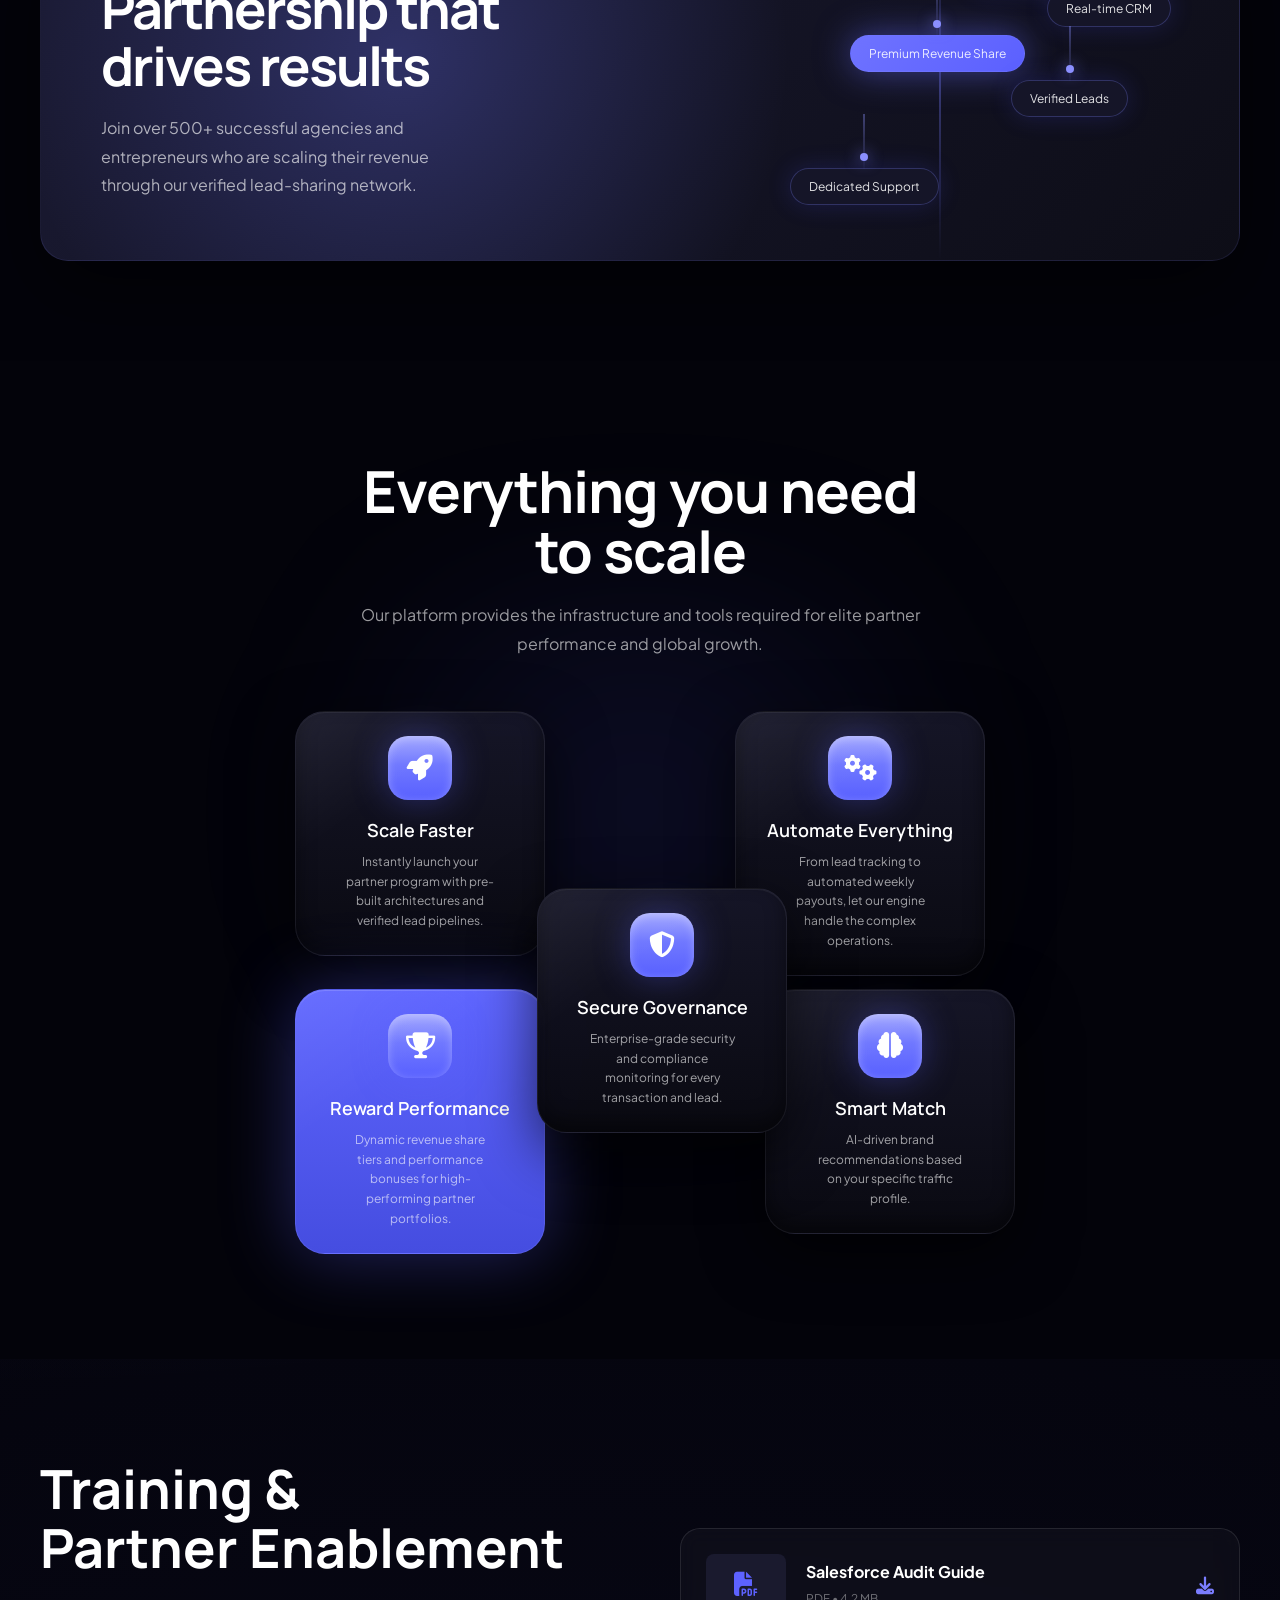
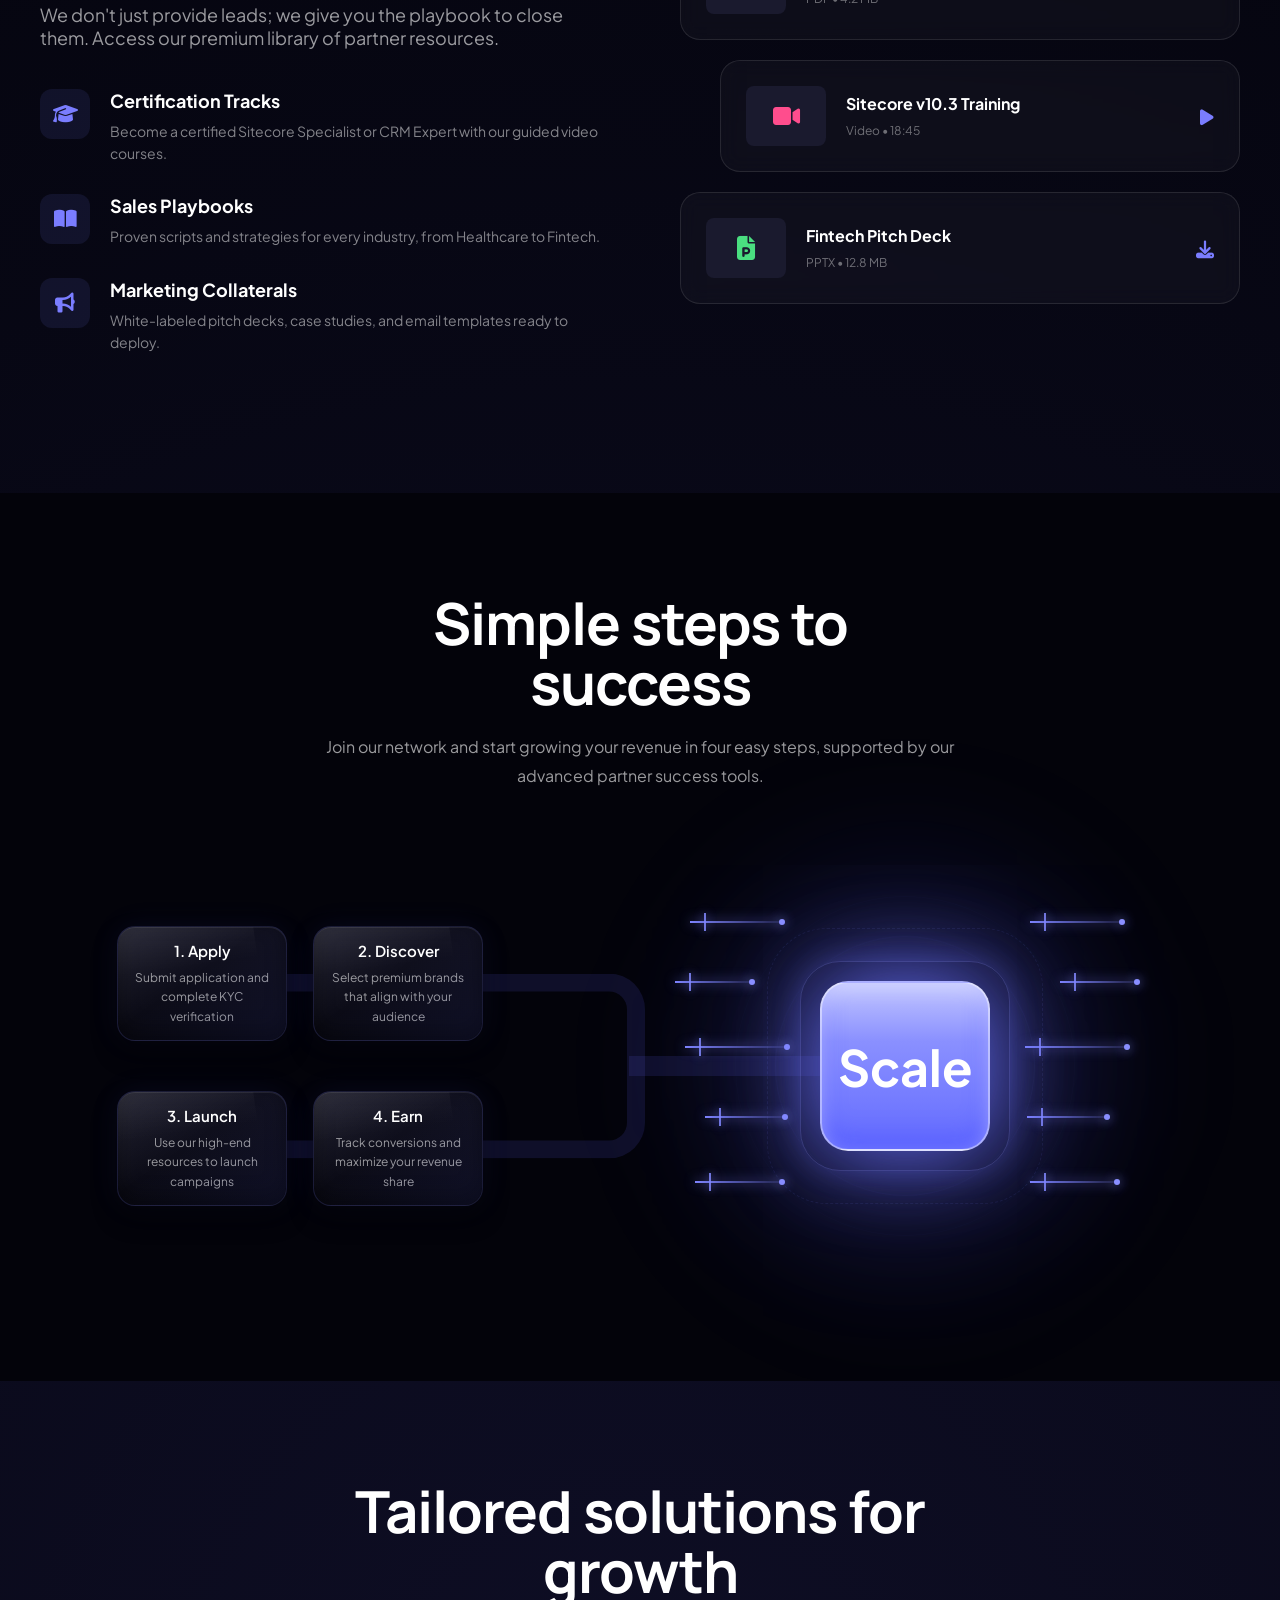
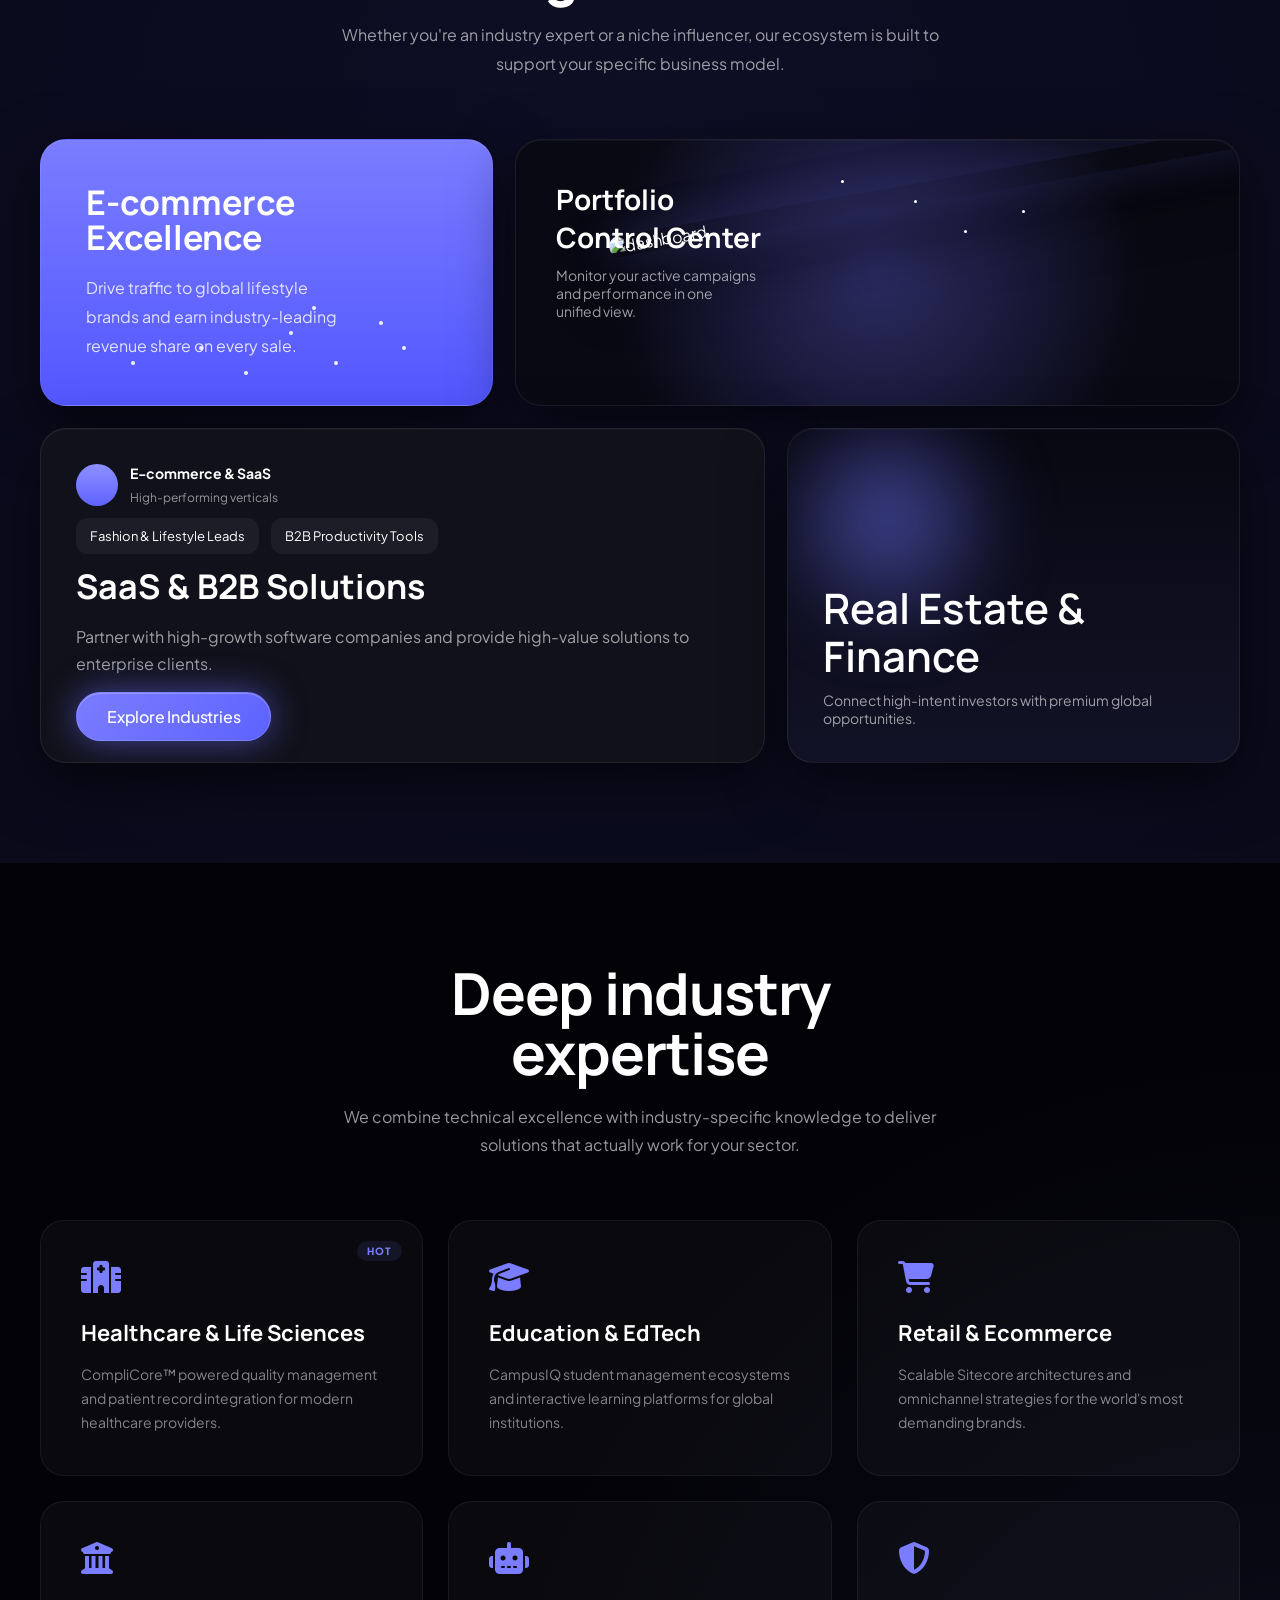
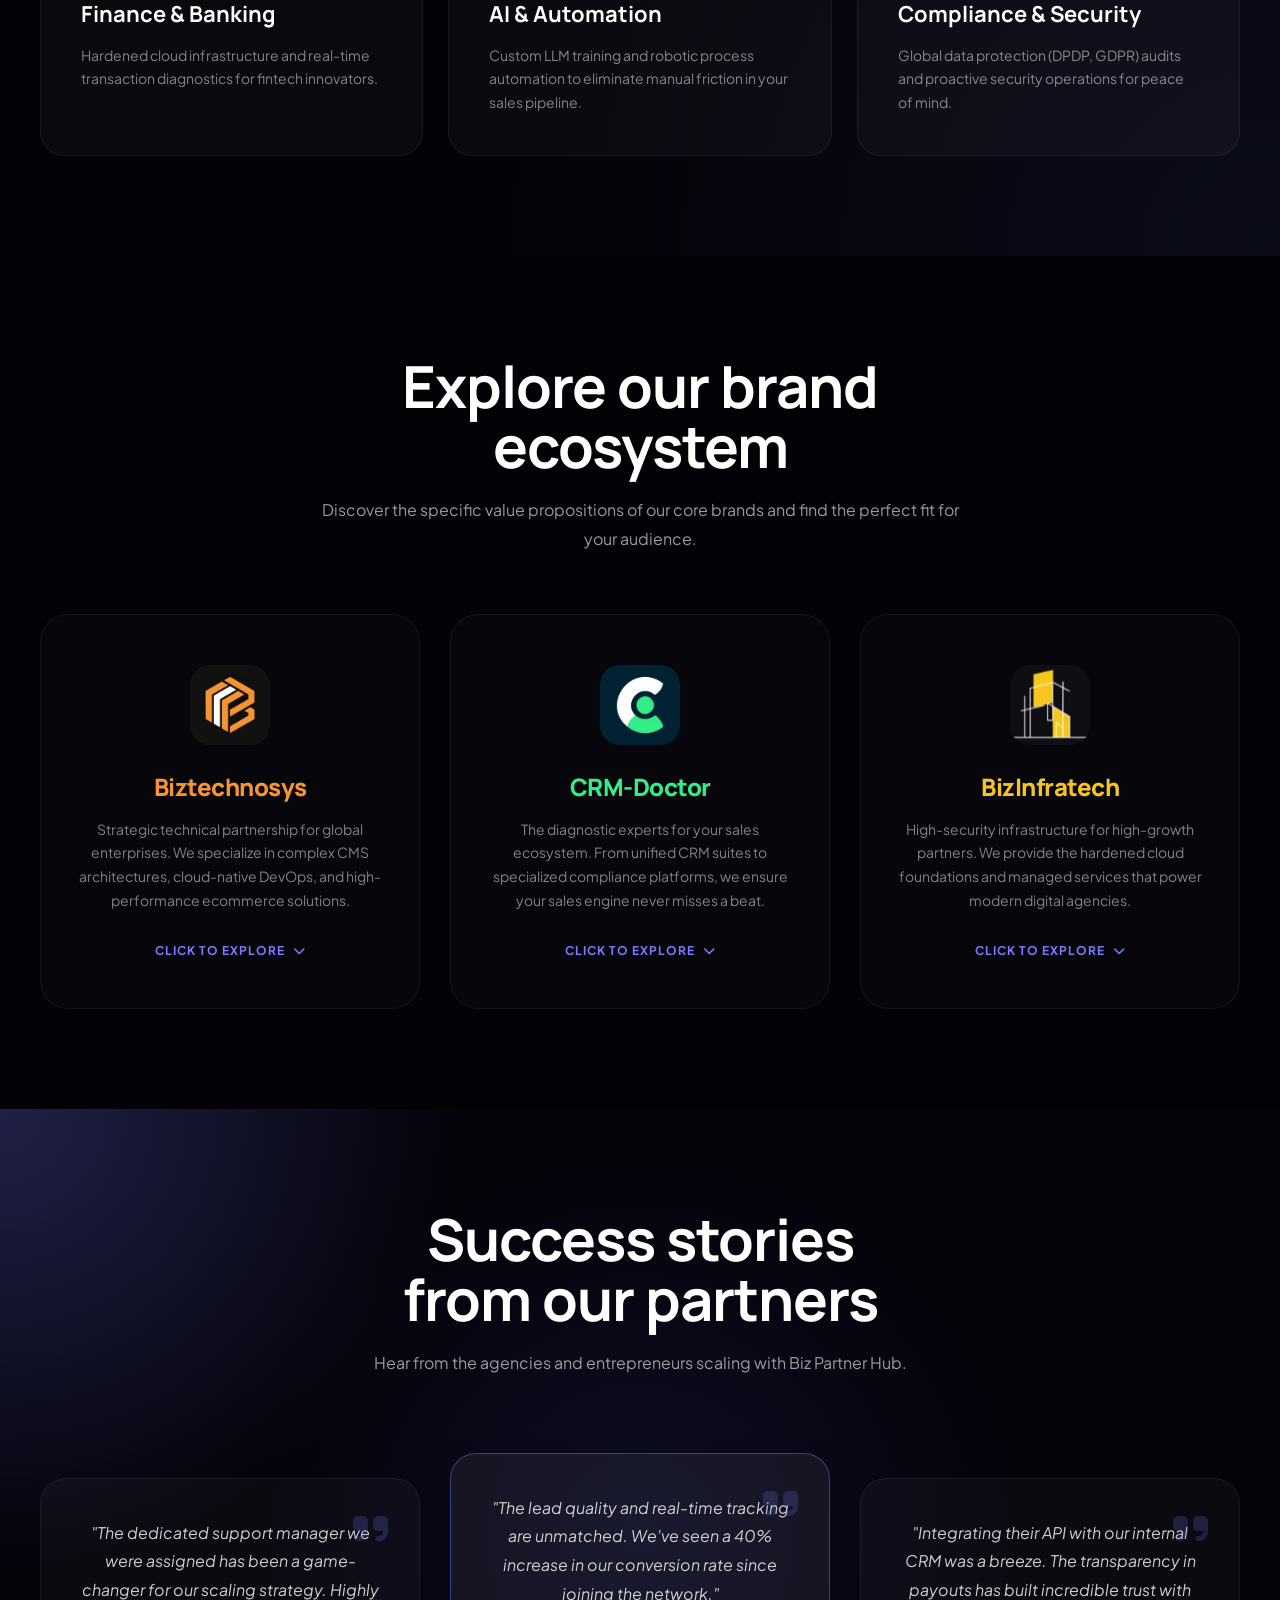
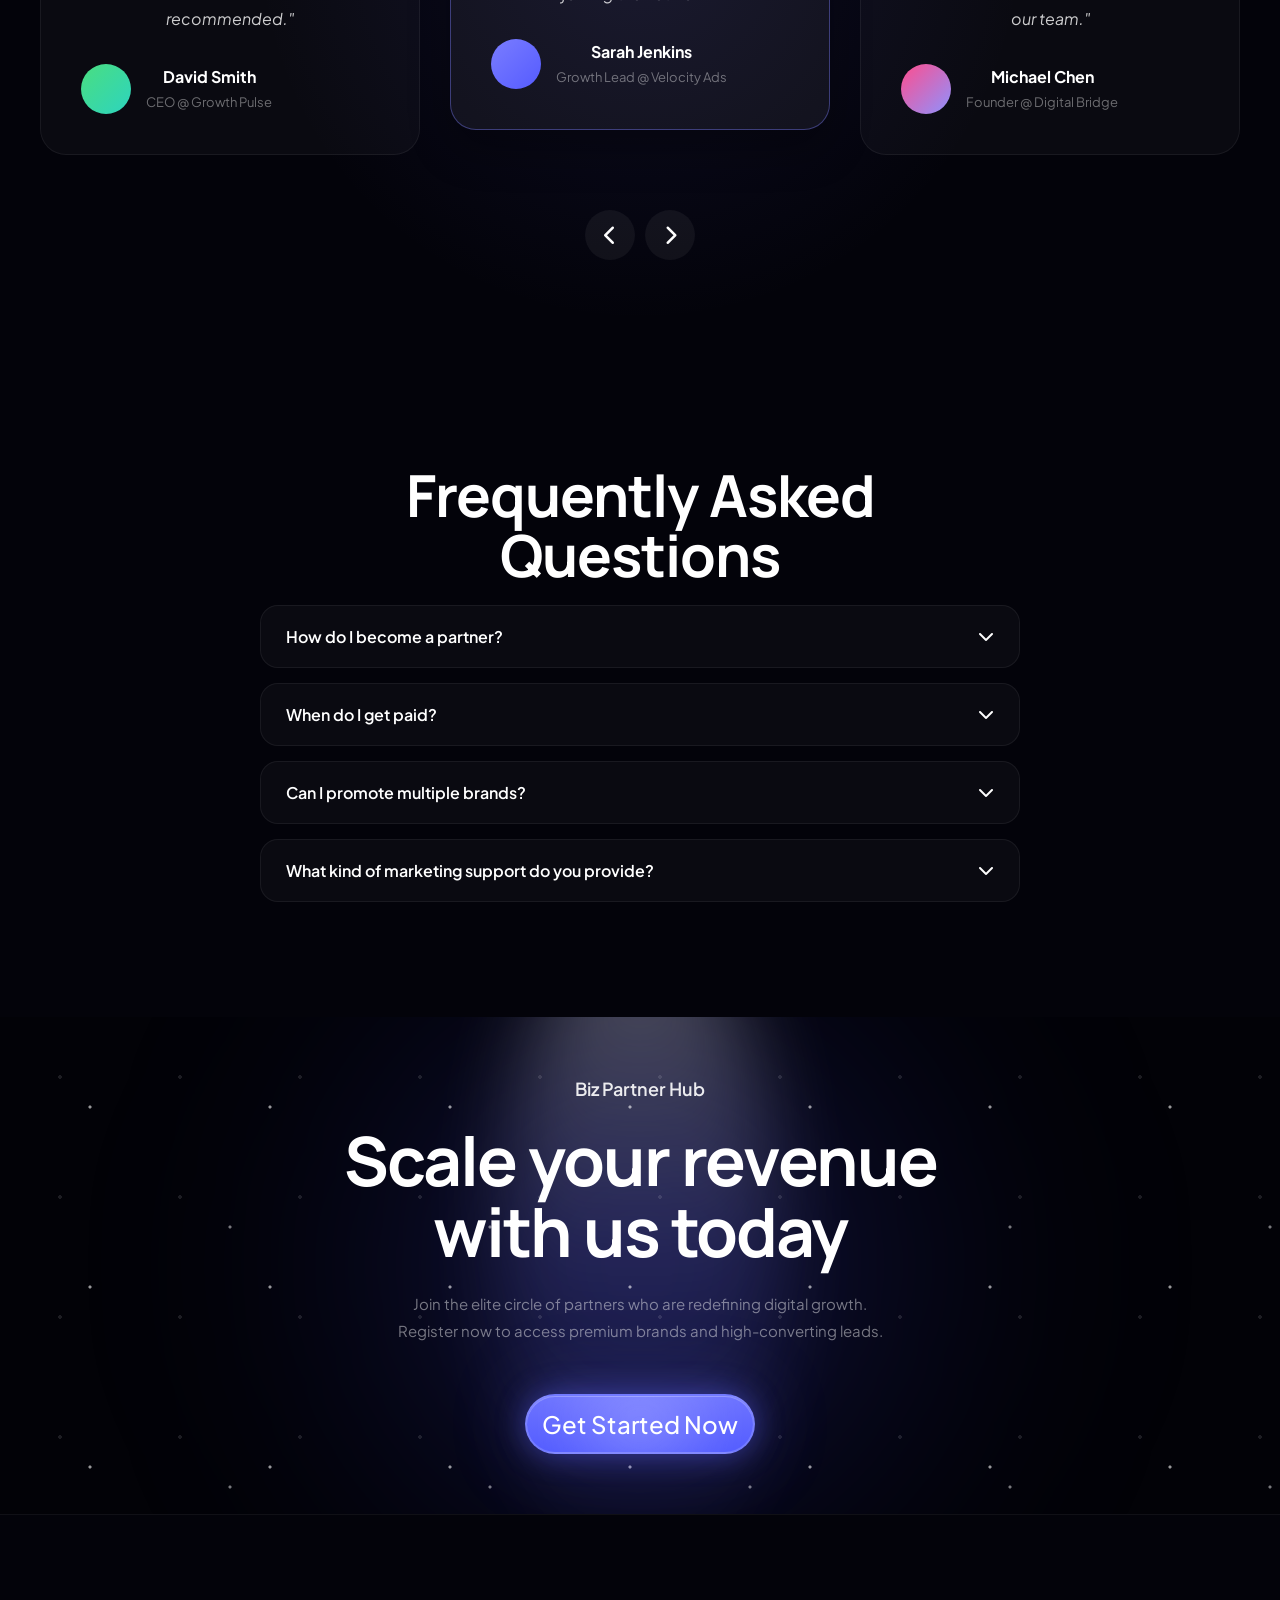
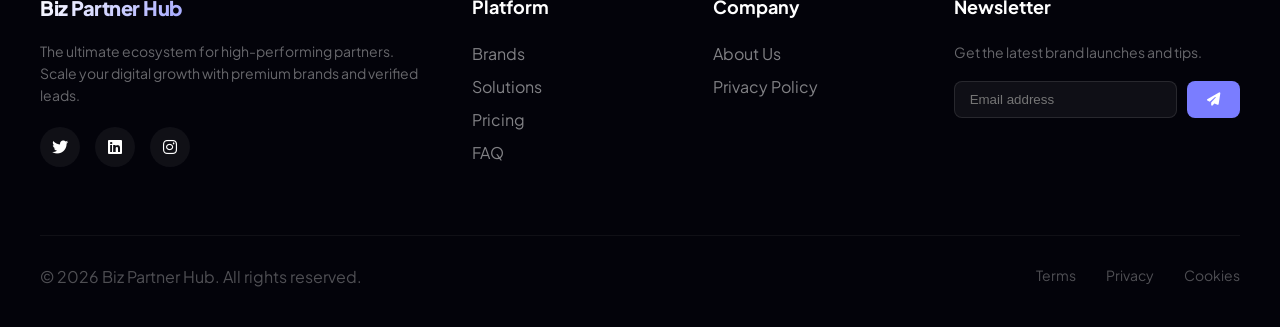
==== commit 6b60d2e9: "first commit 4" ====
--- a/index.html
+++ b/index.html
@@ -566,17 +566,15 @@
     </div>
   </section>
 
-
-
   <section class="expertise-section" id="expertise">
-    <div class="containerr">
+    <div class="container">
       <div class="foundation-header">
         <h2>Deep industry expertise</h2>
         <p>We combine technical excellence with industry-specific knowledge to deliver solutions that actually work for
           your sector.</p>
       </div>
 
-      <div class="expertise-grid rows-2 cols-2">
+      <div class="expertise-grid">
         <div class="expertise-card">
           <span class="expertise-tag">Hot</span>
           <i class="fa-solid fa-hospital"></i>
@@ -928,7 +926,7 @@
 
 
 
-
+// ================= Nav tabs starts =================
     function openTab(tabId) {
     // Hide all tab contents
     document.querySelectorAll('.tab-content').forEach(tab => {
@@ -946,6 +944,8 @@
     // Active button
     event.target.classList.add('active');
   }
+// ================= Nav tabs ends =================
+
   </script>
 
 </body>
--- a/css/style.css
+++ b/css/style.css
@@ -35,6 +35,7 @@
 .container {
     width: 100%;
     max-width: 1200px;
+    margin: auto;
     position: relative;
     z-index: 2;
     text-align: center;
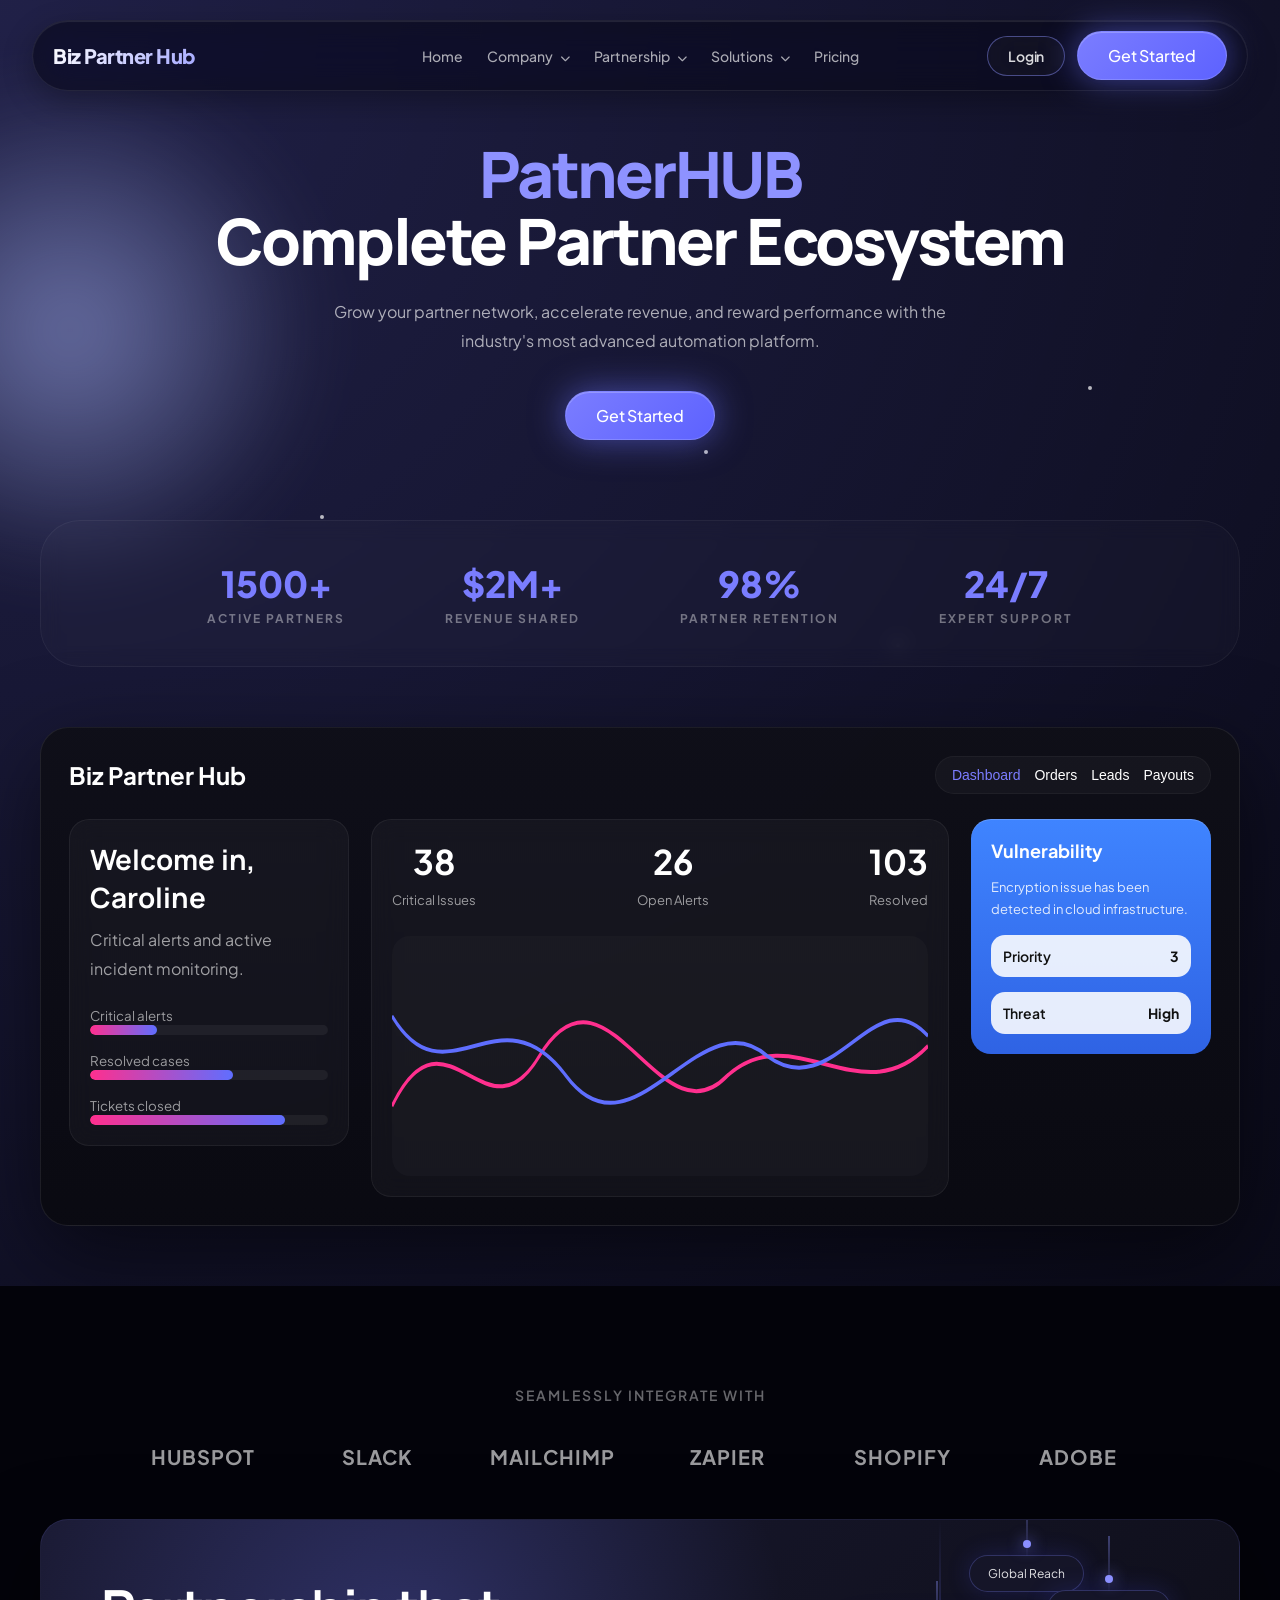
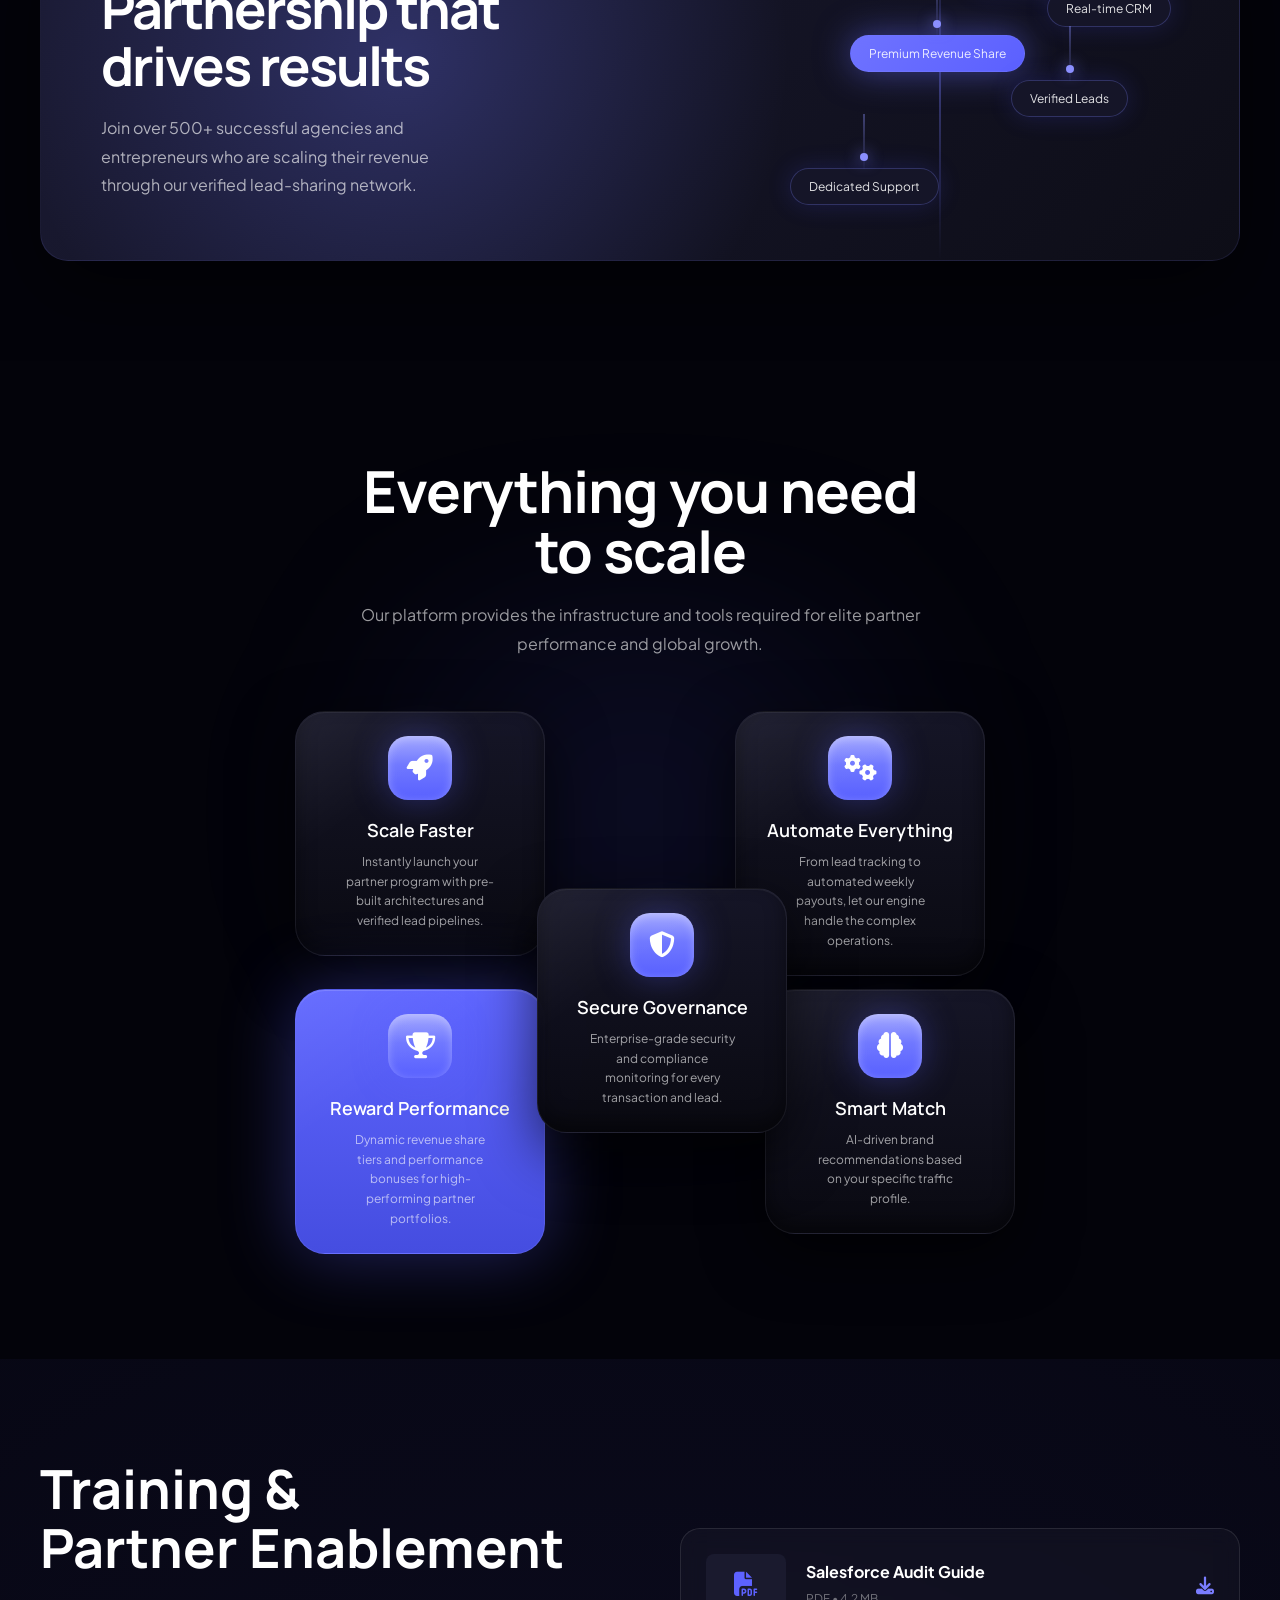
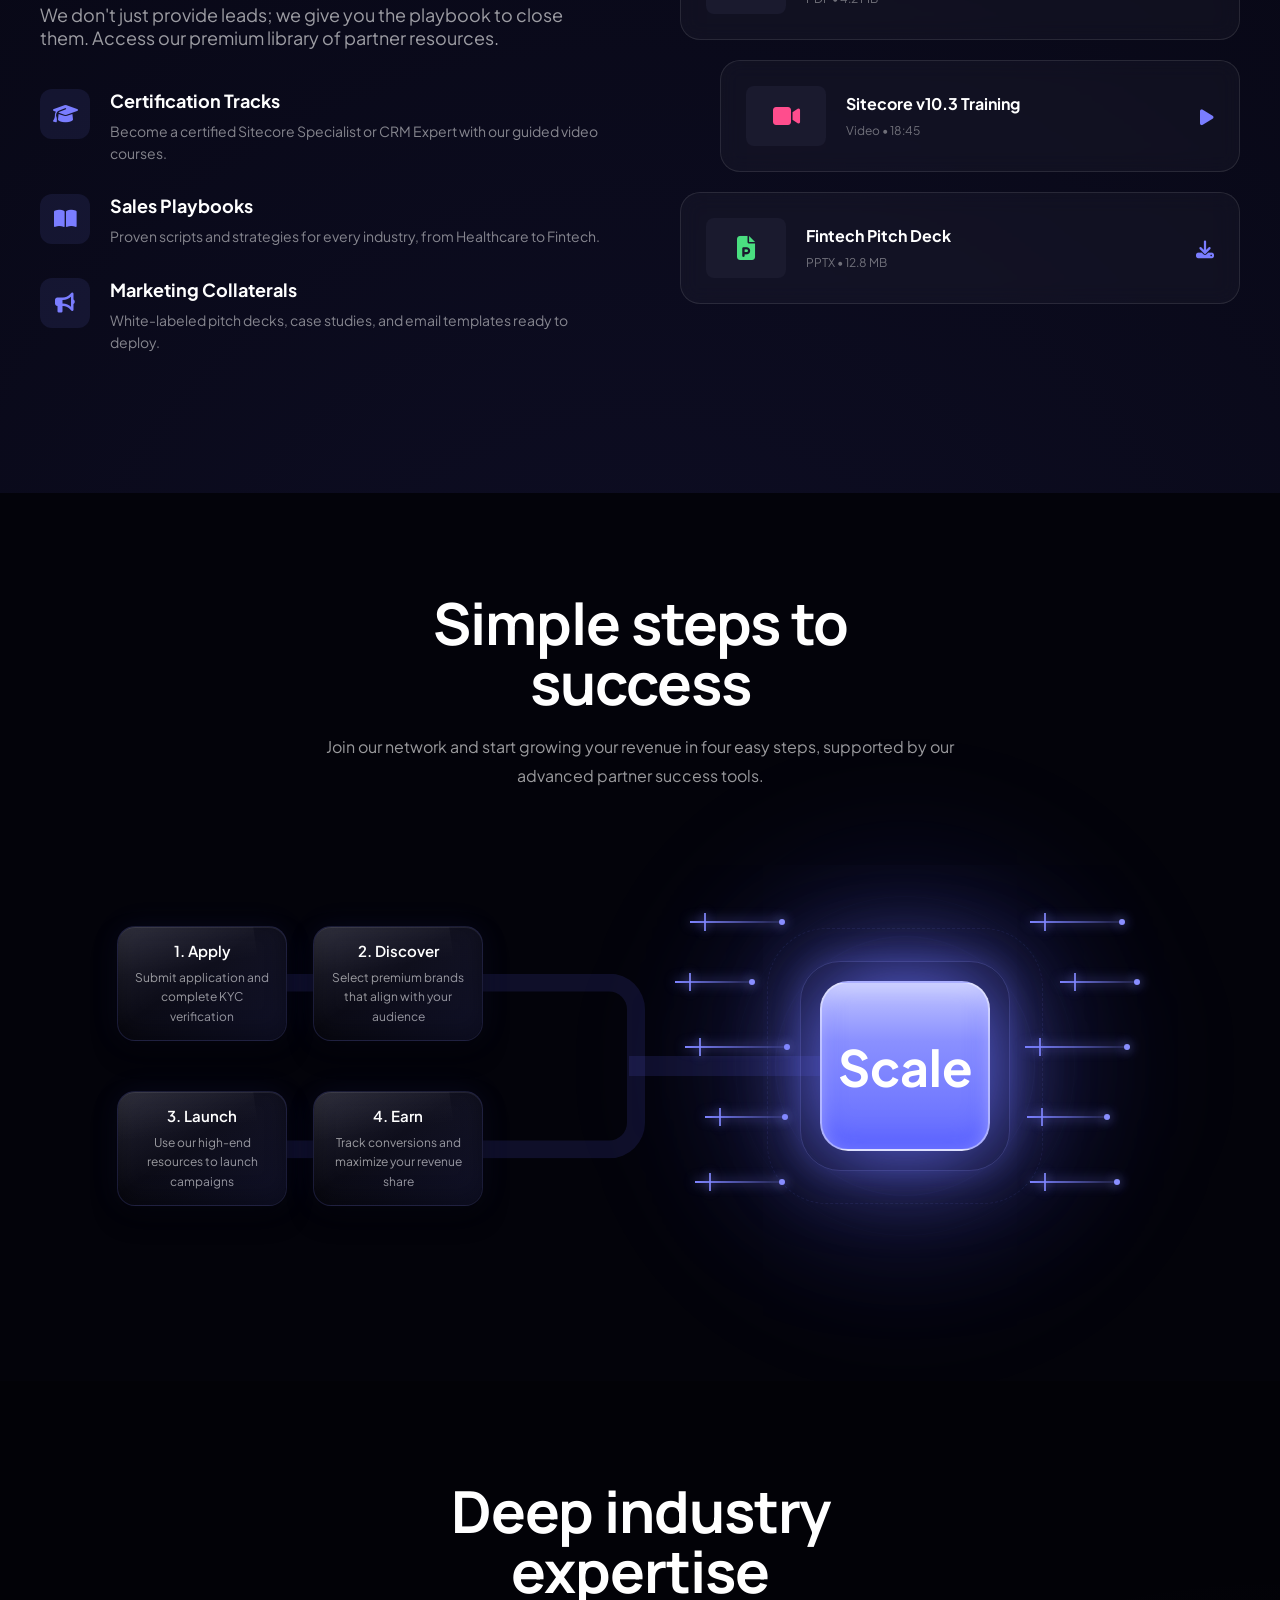
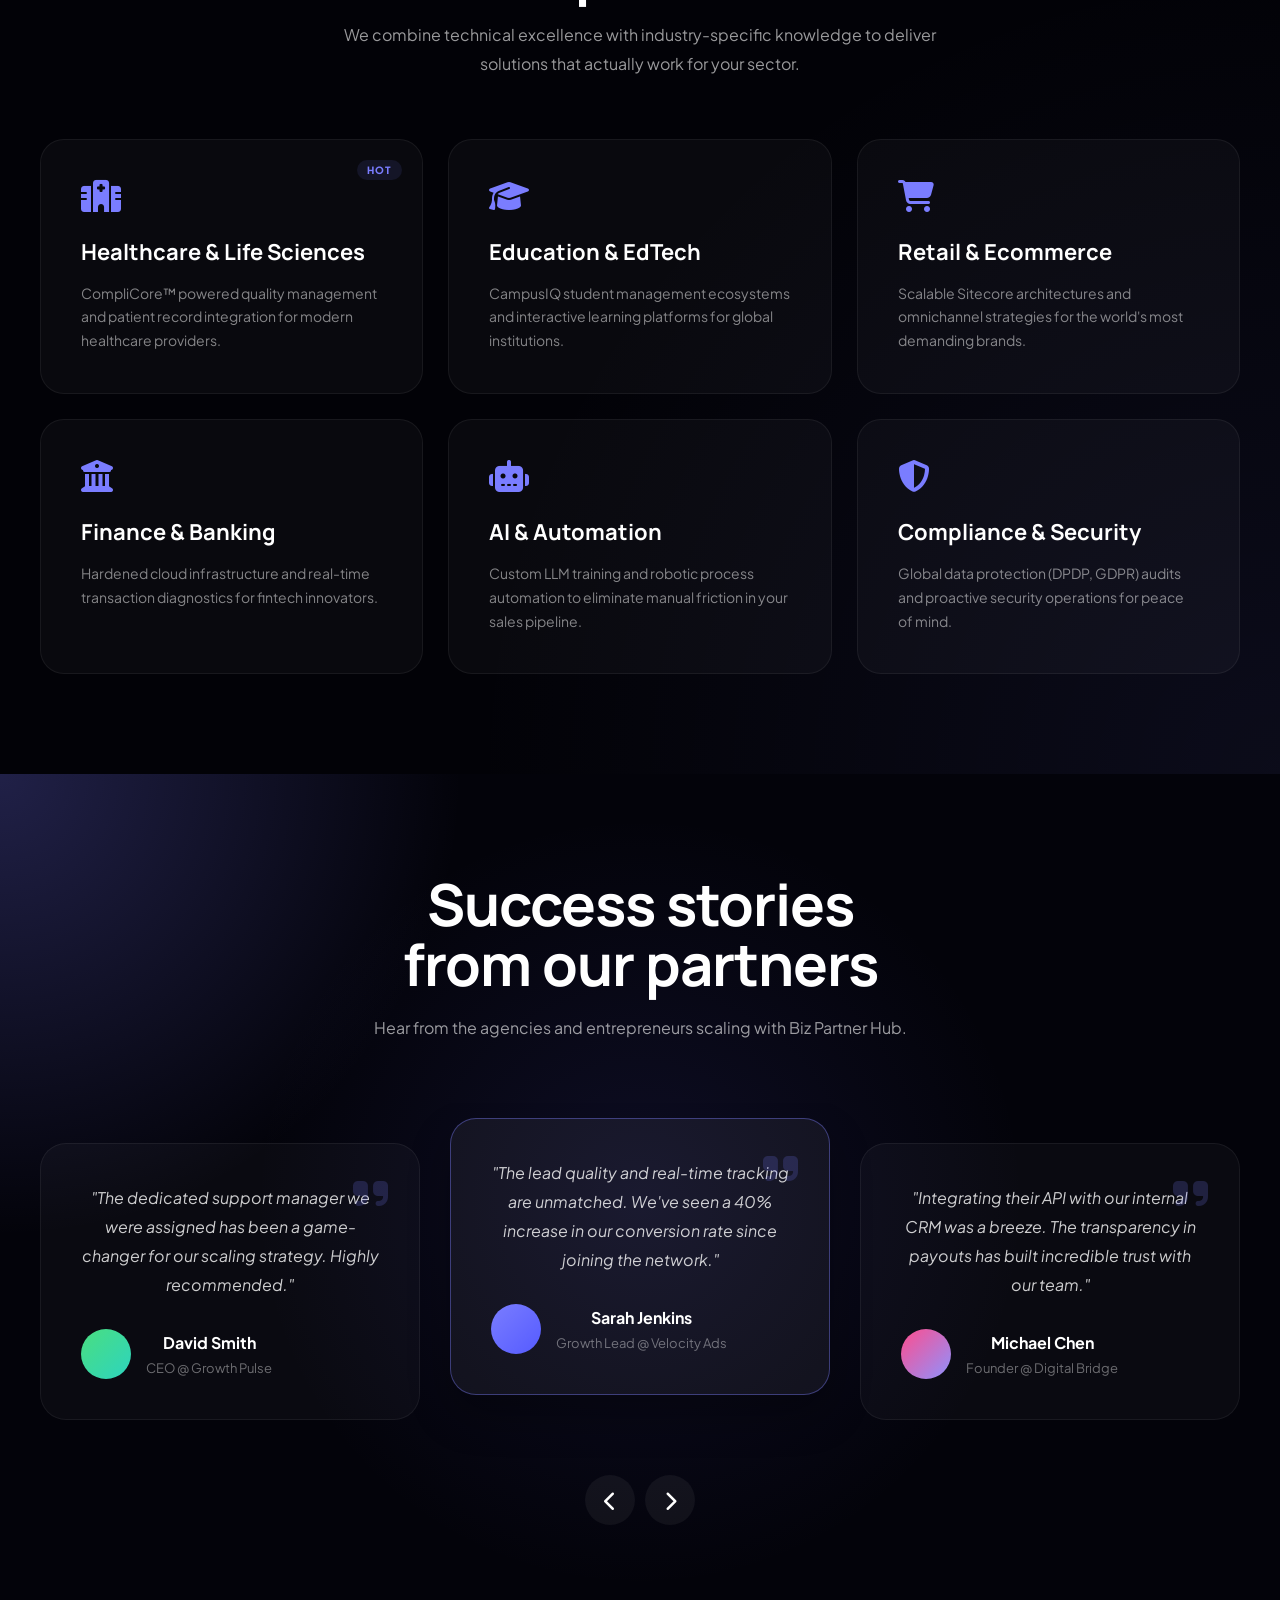
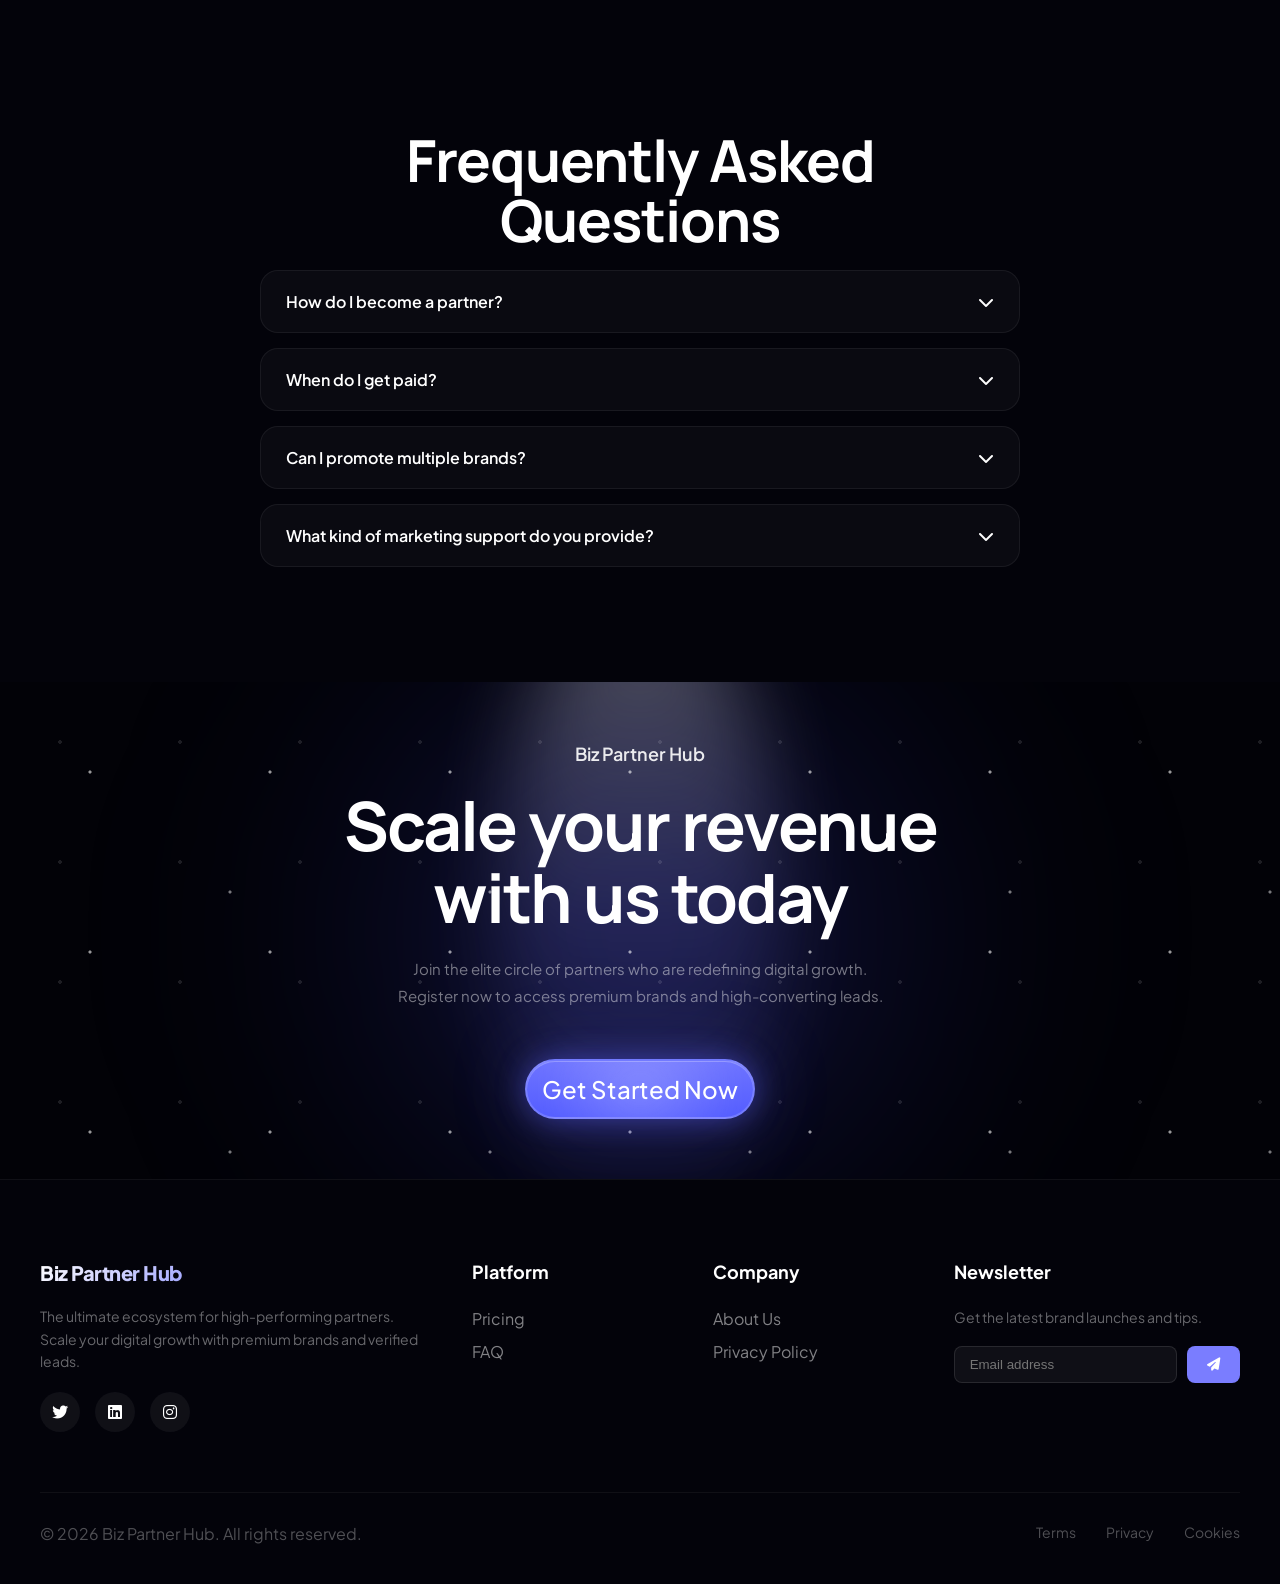
==== commit 62c0db22: "removed some sections" ====
--- a/index.html
+++ b/index.html
@@ -33,19 +33,10 @@
             <a href="#how-it-works"><i class="fa-solid fa-circle-play"></i> How It Works</a>
           </div>
         </div>
-
-        <!-- <div class="nav-item-dropdown">
-          <a href="#" class="dropdown-trigger">Resources <i class="fa-solid fa-chevron-down"></i></a>
-          <div class="dropdown-menu">
-            <a href="#expertise"><i class="fa-solid fa-brain"></i> Industry Expertise</a>
-            <a href="resources.html"><i class="fa-solid fa-graduation-cap"></i> Partner Enablement</a>
-          </div>
-        </div> -->
         <div class="nav-item-dropdown">
           <a href="#" class="dropdown-trigger">Partnership <i class="fa-solid fa-chevron-down"></i></a>
           <div class="dropdown-menu">
             <a href="#expertise"><i class="fa-solid fa-brain"></i> Industry Expertise</a>
-            <a href="resources.html"><i class="fa-solid fa-graduation-cap"></i> Partner Enablement</a>
           </div>
         </div>
 
@@ -59,8 +50,6 @@
             <a href="#"><i class="fa-solid fa-robot"></i> AI Automation</a>
           </div>
         </div>
-
-        <a href="#brands">Brands</a>
         <a href="pricing-plans.html">Pricing</a>
       </nav>
 
@@ -479,93 +468,6 @@
       </div>
     </div>
   </section>
-  <section class="feature-grid-section" id="solutions">
-    <div class="foundation-header" style="margin-bottom: 60px;">
-      <h2>Tailored solutions for growth</h2>
-      <p>Whether you're an industry expert or a niche influencer, our ecosystem is built to support your specific
-        business model.</p>
-    </div>
-    <div class="feature-grid-container">
-
-      <!-- Card 1 -->
-      <div class="feature-card purple-card">
-        <div class="card-glow"></div>
-        <div class="card-content">
-          <h2>E-commerce <br>Excellence</h2>
-          <p>
-            Drive traffic to global lifestyle brands and earn industry-leading revenue share on every sale.
-          </p>
-
-          <div class="floating-particles">
-            <span></span><span></span><span></span><span></span>
-            <span></span><span></span><span></span><span></span>
-          </div>
-        </div>
-      </div>
-
-      <!-- Card 2 -->
-      <div class="feature-card dashboard-card-large">
-        <div class="dashboard-glow"></div>
-        <div style="position: absolute; top: 40px; left: 40px; z-index: 5;">
-          <h2 style="font-size: 28px; margin-bottom: 10px;">Portfolio <br>Control Center</h2>
-          <p style="color: rgba(255,255,255,0.6); max-width: 200px; font-size: 14px;">Monitor your active campaigns and
-            performance in one unified view.</p>
-        </div>
-
-        <img src="https://images.unsplash.com/photo-1551288049-bebda4e38f71?q=80&w=1200&auto=format&fit=crop"
-          alt="dashboard" class="dashboard-image">
-
-        <div class="stars">
-          <span></span><span></span><span></span><span></span>
-        </div>
-      </div>
-
-    </div>
-
-    <div class="feature-grid-container-two">
-
-      <!-- Card 3 -->
-      <div class="feature-card ai-card-dark">
-        <div class="chat-box">
-          <div class="chat-user">
-            <div class="avatar"></div>
-            <div>
-              <h5>E-commerce & SaaS</h5>
-              <span>High-performing verticals</span>
-            </div>
-          </div>
-
-          <div class="message-box">
-            <div class="message">Fashion & Lifestyle Leads</div>
-            <div class="message">B2B Productivity Tools</div>
-          </div>
-        </div>
-
-        <div class="ai-content ">
-          <h2>SaaS & B2B Solutions</h2>
-          <p>
-            Partner with high-growth software companies and provide high-value solutions to enterprise clients.
-          </p>
-
-          <a href="#" class="btn btn-primary">Explore Industries</a>
-        </div>
-      </div>
-
-      <!-- Card 4 -->
-      <div class="feature-card issue-card">
-        <div class="beam-light"></div>
-
-        <div class="issue-bottom">
-          <h2>Real Estate &<br>Finance</h2>
-          <p style="color: rgba(255,255,255,0.6); margin-top: 10px; font-size: 14px;">Connect high-intent investors with
-            premium global opportunities.</p>
-        </div>
-      </div>
-
-
-    </div>
-  </section>
-
   <section class="expertise-section" id="expertise">
     <div class="container">
       <div class="foundation-header">
@@ -610,77 +512,6 @@
           <i class="fa-solid fa-shield-halved"></i>
           <h3>Compliance & Security</h3>
           <p>Global data protection (DPDP, GDPR) audits and proactive security operations for peace of mind.</p>
-        </div>
-      </div>
-    </div>
-  </section>
-
-  <section class="brands-ecosystem-section" id="brands">
-    <div class="container">
-      <div class="foundation-header">
-        <h2>Explore our brand ecosystem</h2>
-        <p>Discover the specific value propositions of our core brands and find the perfect fit for your audience.</p>
-      </div>
-
-      <div class="brands-grid">
-        <!-- Brand 1: Biztechnosys -->
-        <div class="brand-card biztechnosys" onclick="this.classList.toggle('active')">
-          <div class="brand-icon">
-            <img src="./assets/Images/biztechnosys_pvt_ltd_logo.jpeg" alt="">
-          </div>
-          <h3>Biztechnosys</h3>
-          <p>Strategic technical partnership for global enterprises. We specialize in complex CMS architectures,
-            cloud-native DevOps, and high-performance ecommerce solutions.</p>
-          <div class="brand-details">
-            <div class="detail-item"><i class="fa-solid fa-circle-check"></i> Sitecore & Headless CMS Dev</div>
-            <div class="detail-item"><i class="fa-solid fa-circle-check"></i> Cloud Ops (AWS, Azure, Google)</div>
-            <div class="detail-item"><i class="fa-solid fa-circle-check"></i> Enterprise Ecommerce Architect</div>
-            <div class="detail-item"><i class="fa-solid fa-circle-check"></i> DevOps & CI/CD Automation</div>
-            <a href="brand-detail.html" class="detail-link"
-              style="display: block; margin-top: 20px; color: var(--accent-teal); text-decoration: none; font-weight: 700; font-size: 13px;">View
-              Full Brand Profile <i class="fa-solid fa-arrow-right"></i></a>
-          </div>
-          <span
-            style="font-size: 12px; font-weight: 700; color: #7a7dff; text-transform: uppercase; letter-spacing: 1px;">Click
-            to explore <i class="fa-solid fa-chevron-down" style="margin-left: 5px;"></i></span>
-        </div>
-
-        <!-- Brand 2: CRM Doctor -->
-        <div class="brand-card crm-doctor" onclick="this.classList.toggle('active')">
-          <div class="brand-icon">
-            <img src="./assets/Images/crm_doctor_logo.jpeg" alt="">
-          </div>
-          <h3>CRM-Doctor</h3>
-          <p>The diagnostic experts for your sales ecosystem. From unified CRM suites to specialized compliance
-            platforms, we ensure your sales engine never misses a beat.</p>
-          <div class="brand-details">
-            <div class="detail-item"><i class="fa-solid fa-circle-check"></i> Unified CRM & Sales Sandbox</div>
-            <div class="detail-item"><i class="fa-solid fa-circle-check"></i> CampusIQ (Education Tech)</div>
-            <div class="detail-item"><i class="fa-solid fa-circle-check"></i> CompliCore™ EQMS Compliance</div>
-            <div class="detail-item"><i class="fa-solid fa-circle-check"></i> AI-Powered Lead Diagnostics</div>
-          </div>
-          <span
-            style="font-size: 12px; font-weight: 700; color: #7a7dff; text-transform: uppercase; letter-spacing: 1px;">Click
-            to explore <i class="fa-solid fa-chevron-down" style="margin-left: 5px;"></i></span>
-        </div>
-
-        <!-- Brand 3: BizInfratech -->
-        <div class="brand-card bizinfratech" onclick="this.classList.toggle('active')">
-          <div class="brand-icon">
-            <img src="./assets/Images/bizinfra-logo.svg" alt="">
-          </div>
-          <h3>BizInfratech</h3>
-          <p>High-security infrastructure for high-growth partners. We provide the hardened cloud foundations and
-            managed services that power modern digital agencies.</p>
-          <div class="brand-details">
-            <div class="detail-item"><i class="fa-solid fa-circle-check"></i> Hardened Cloud Foundation</div>
-            <div class="detail-item"><i class="fa-solid fa-circle-check"></i> DPDP & GDPR Compliance</div>
-            <div class="detail-item"><i class="fa-solid fa-circle-check"></i> 24/7 Managed NOC/SOC</div>
-            <div class="detail-item"><i class="fa-solid fa-circle-check"></i> Disaster Recovery as Service</div>
-          </div>
-          <span
-            style="font-size: 12px; font-weight: 700; color: #7a7dff; text-transform: uppercase; letter-spacing: 1px;">Click
-            to explore <i class="fa-solid fa-chevron-down" style="margin-left: 5px;"></i></span>
         </div>
       </div>
     </div>
@@ -821,8 +652,6 @@
       <div class="footer-col">
         <h4>Platform</h4>
         <ul>
-          <li><a href="brand-detail.html">Brands</a></li>
-          <li><a href="service-detail.html">Solutions</a></li>
           <li><a href="pricing-plans.html">Pricing</a></li>
           <li><a href="#faq">FAQ</a></li>
         </ul>
--- a/css/style.css
+++ b/css/style.css
@@ -1670,8 +1670,10 @@
 
 /* ================= PRICING ================= */
 .pricing-section {
-    padding: 100px 20px;
-    background: #020207;
+    padding: 150px 20px;
+    background: radial-gradient(circle at top left, rgba(120, 120, 255, 0.25), transparent 30%),
+        radial-gradient(circle at center, rgba(94, 92, 230, 0.12), transparent 50%),
+        #03030a;
     text-align: center;
 }
 
@@ -1700,13 +1702,13 @@
     box-shadow: 0 20px 40px rgba(0, 0, 0, 0.4);
 }
 
-.pricing-card.popular {
+/* .pricing-card.popular {
     border-color: rgba(120, 125, 255, 0.5);
     background: linear-gradient(180deg, rgba(25, 25, 45, 0.98), rgba(18, 18, 28, 0.98));
     position: relative;
-}
-
-.pricing-card.popular::after {
+} */
+
+/* .pricing-card.popular::after {
     content: 'Most Popular';
     position: absolute;
     top: -15px;
@@ -1715,7 +1717,7 @@
     border-radius: 999px;
     font-size: 12px;
     font-weight: 600;
-}
+} */
 
 .price {
     font-size: 48px;
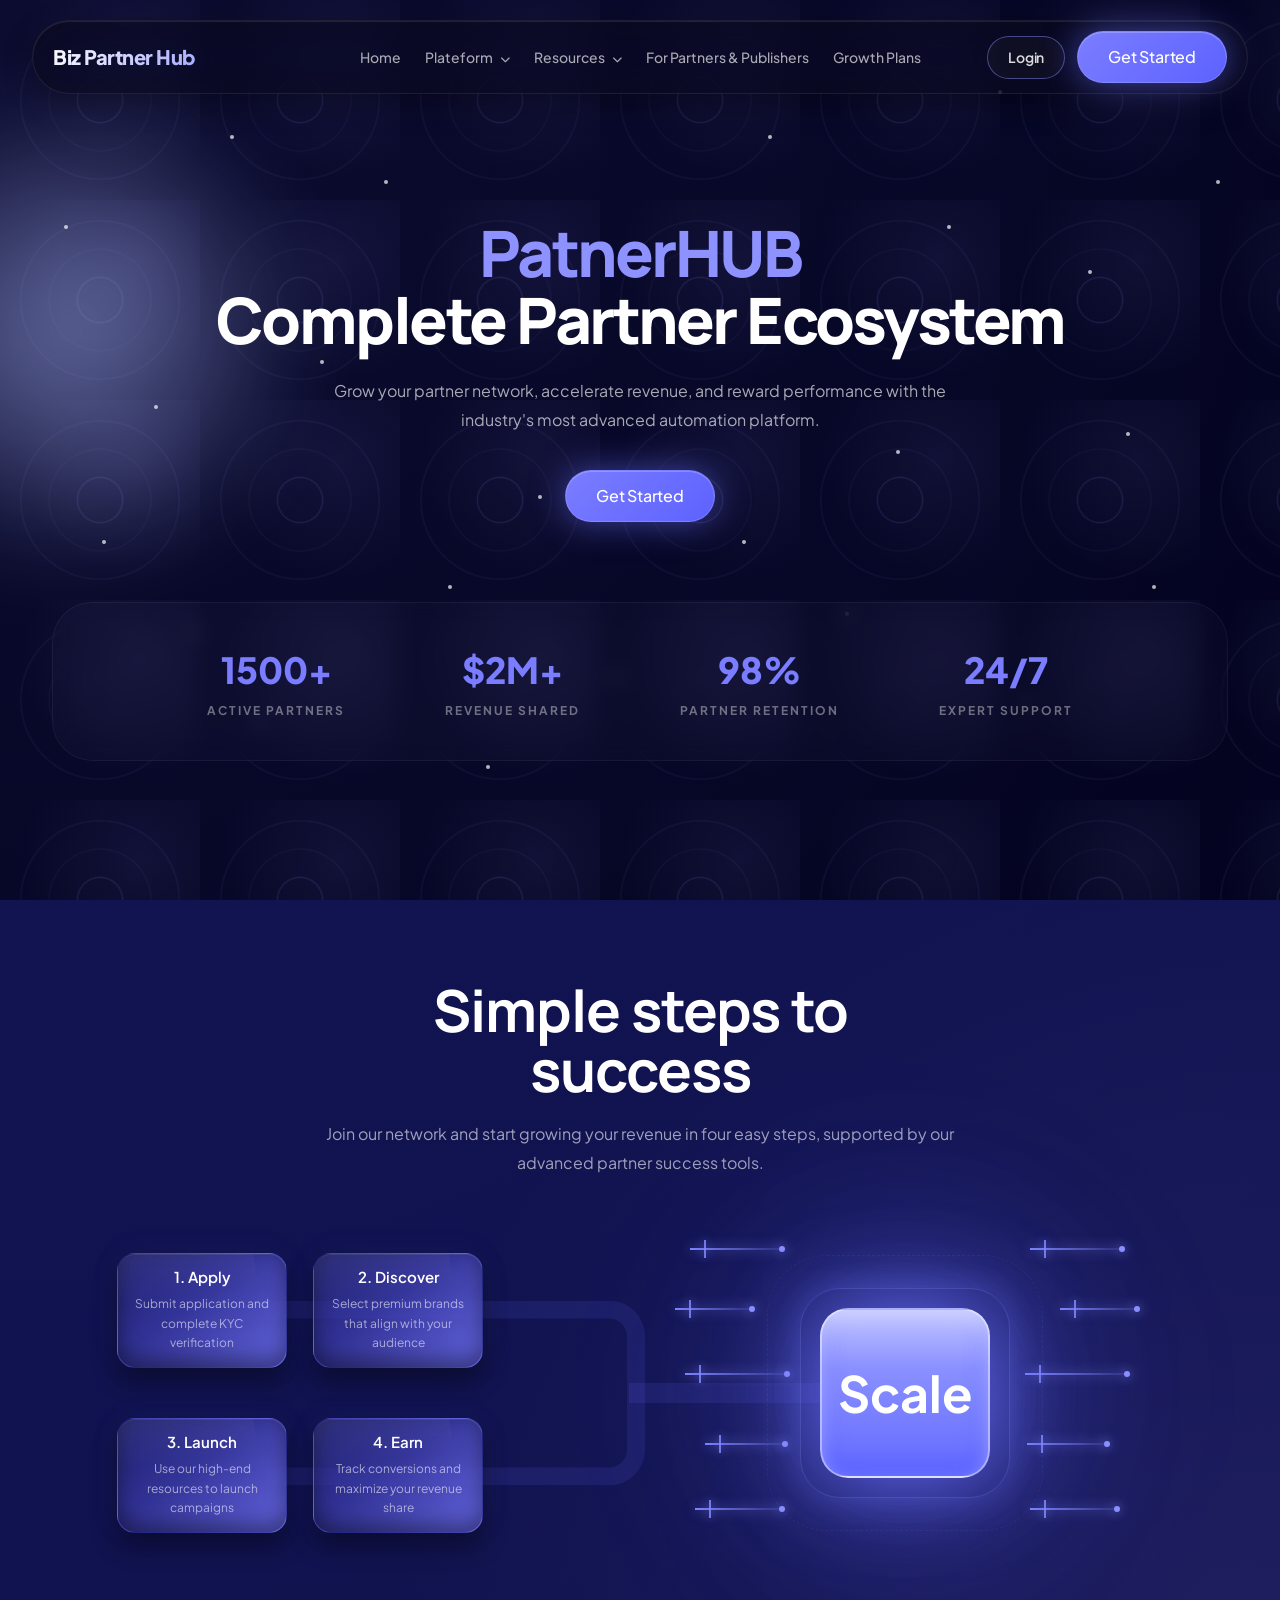
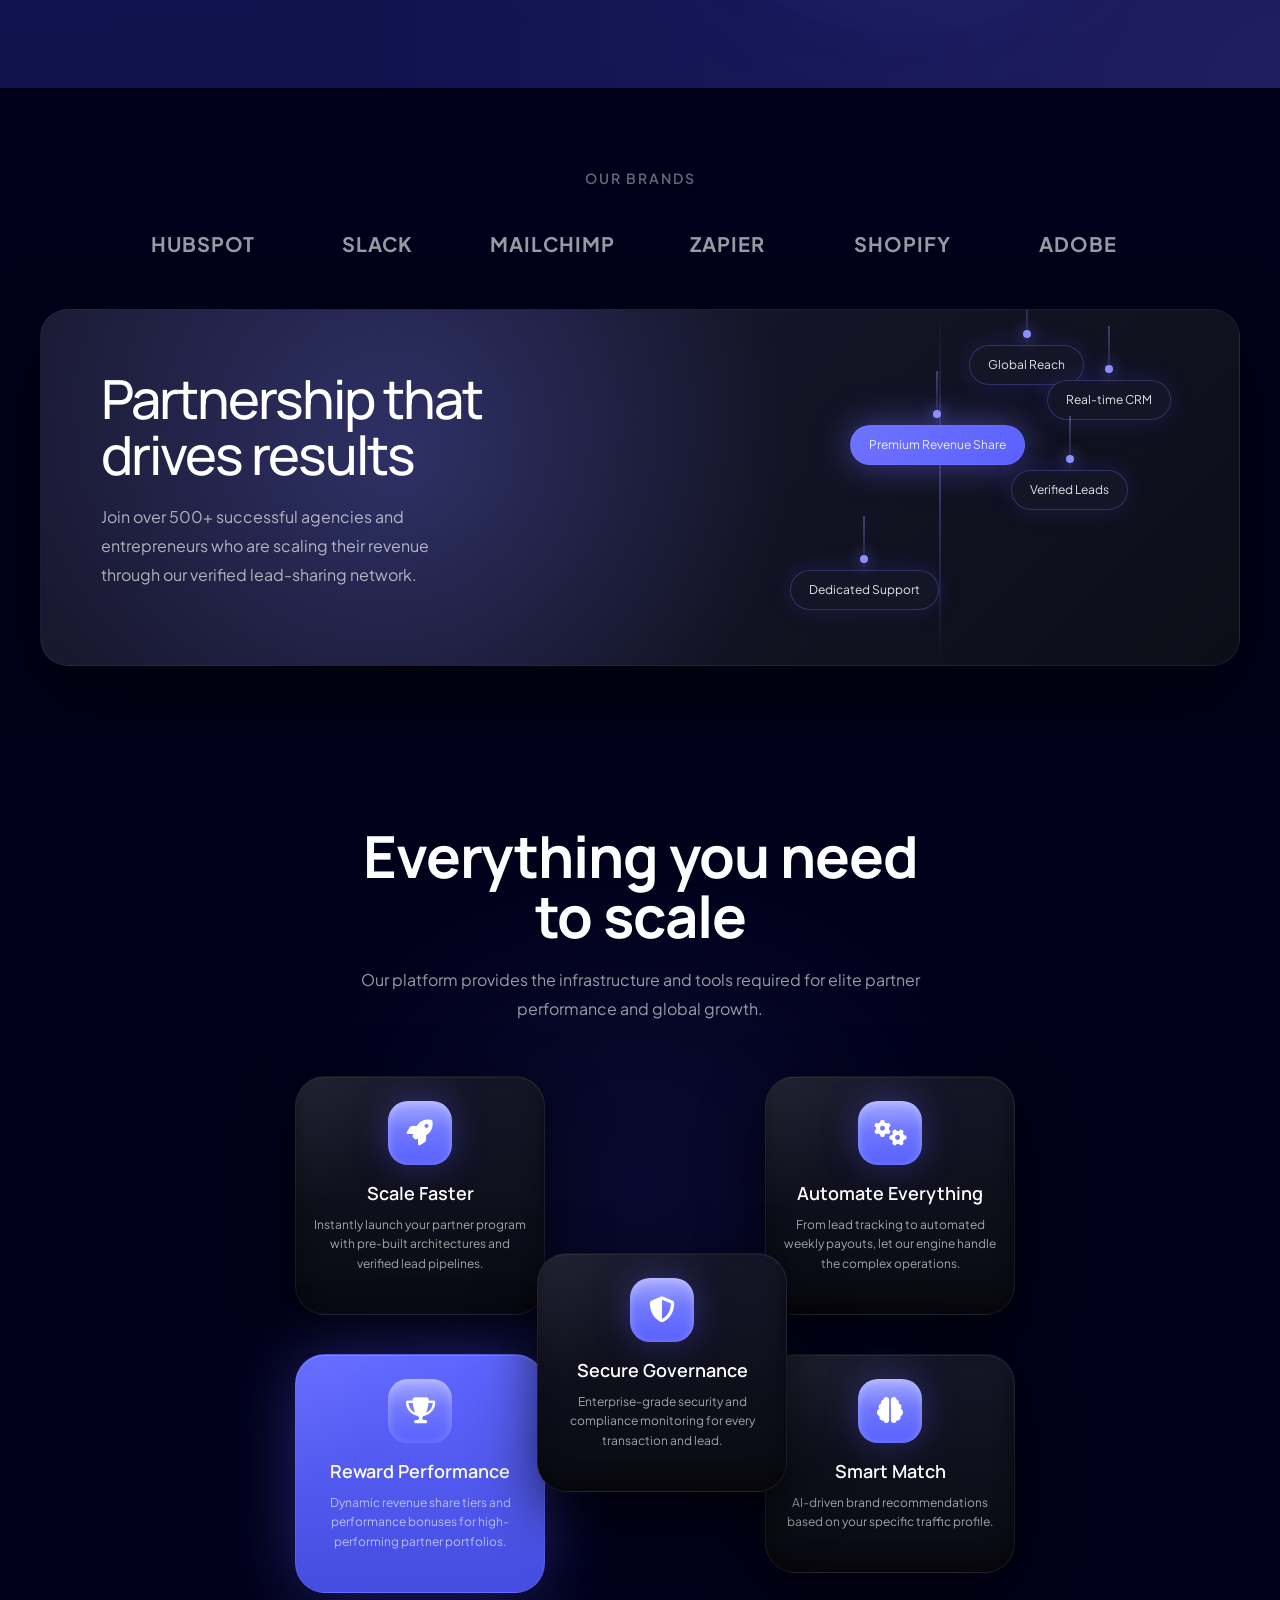
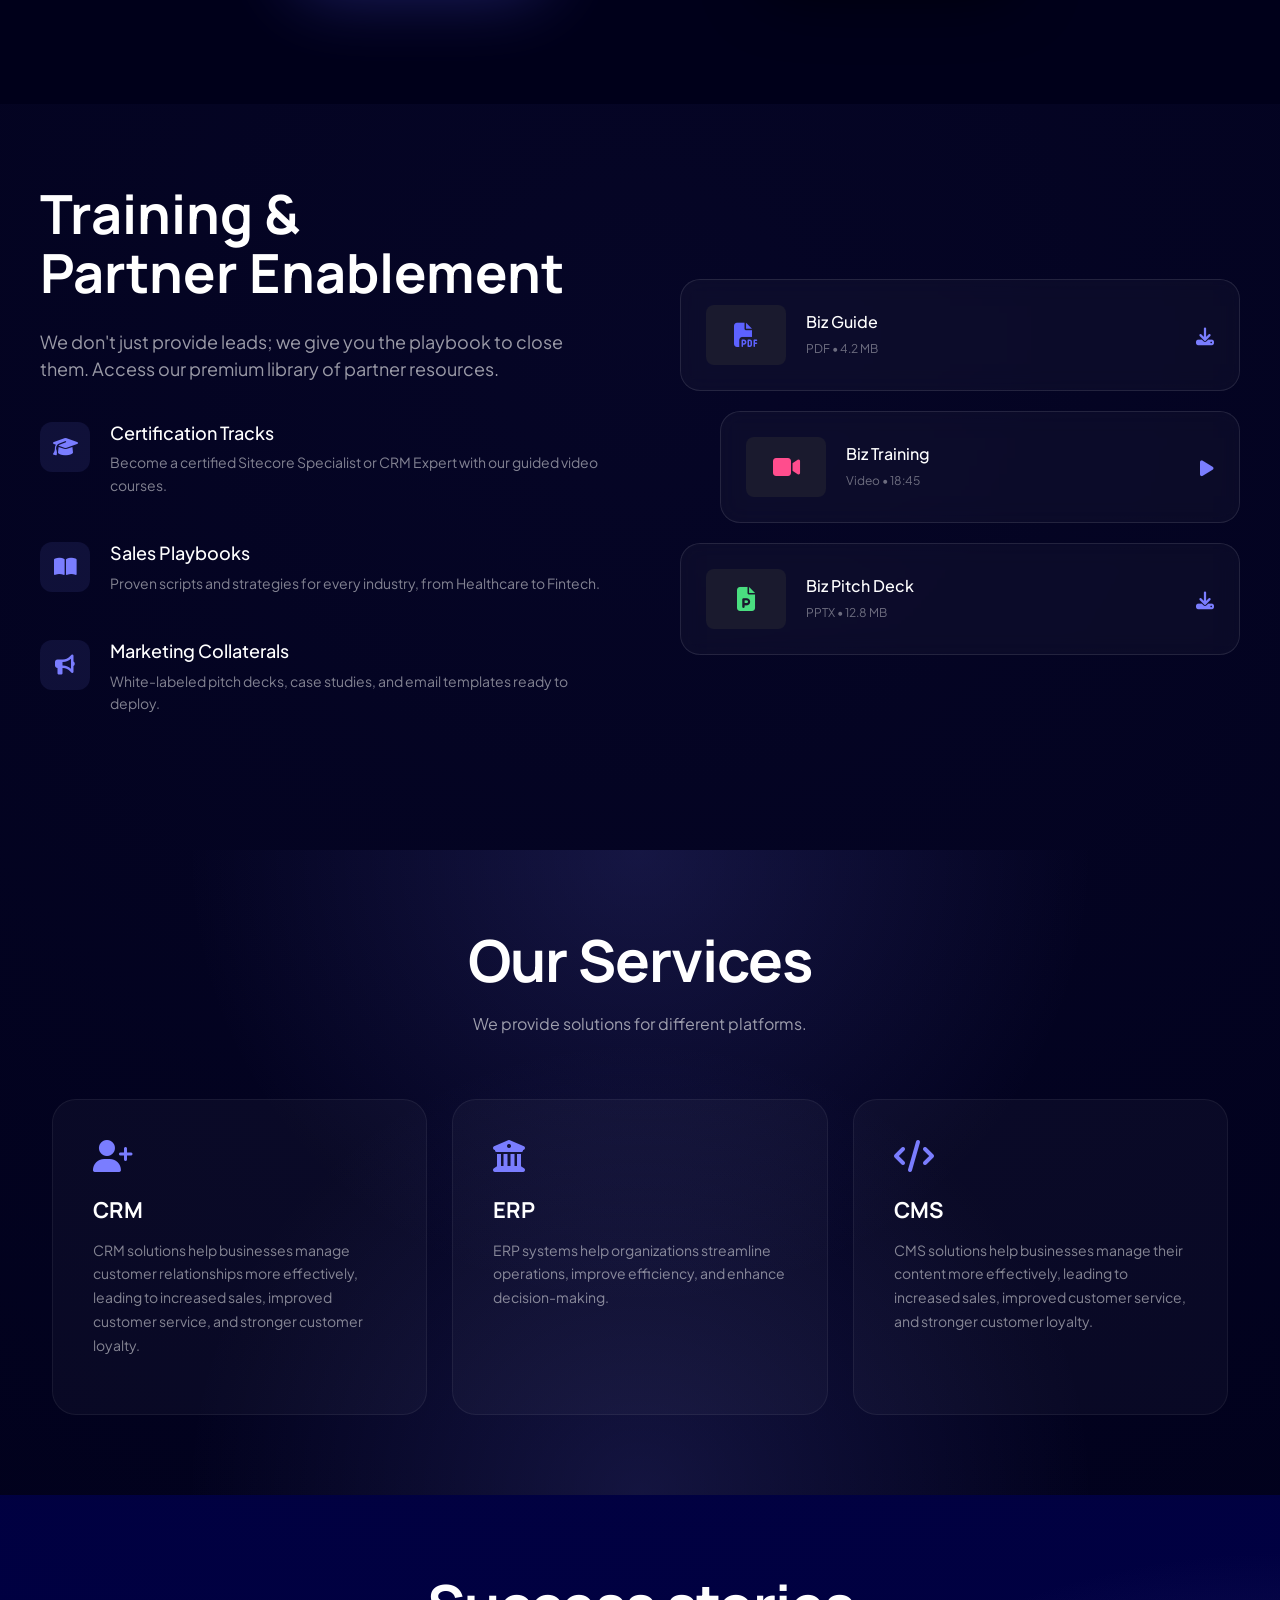
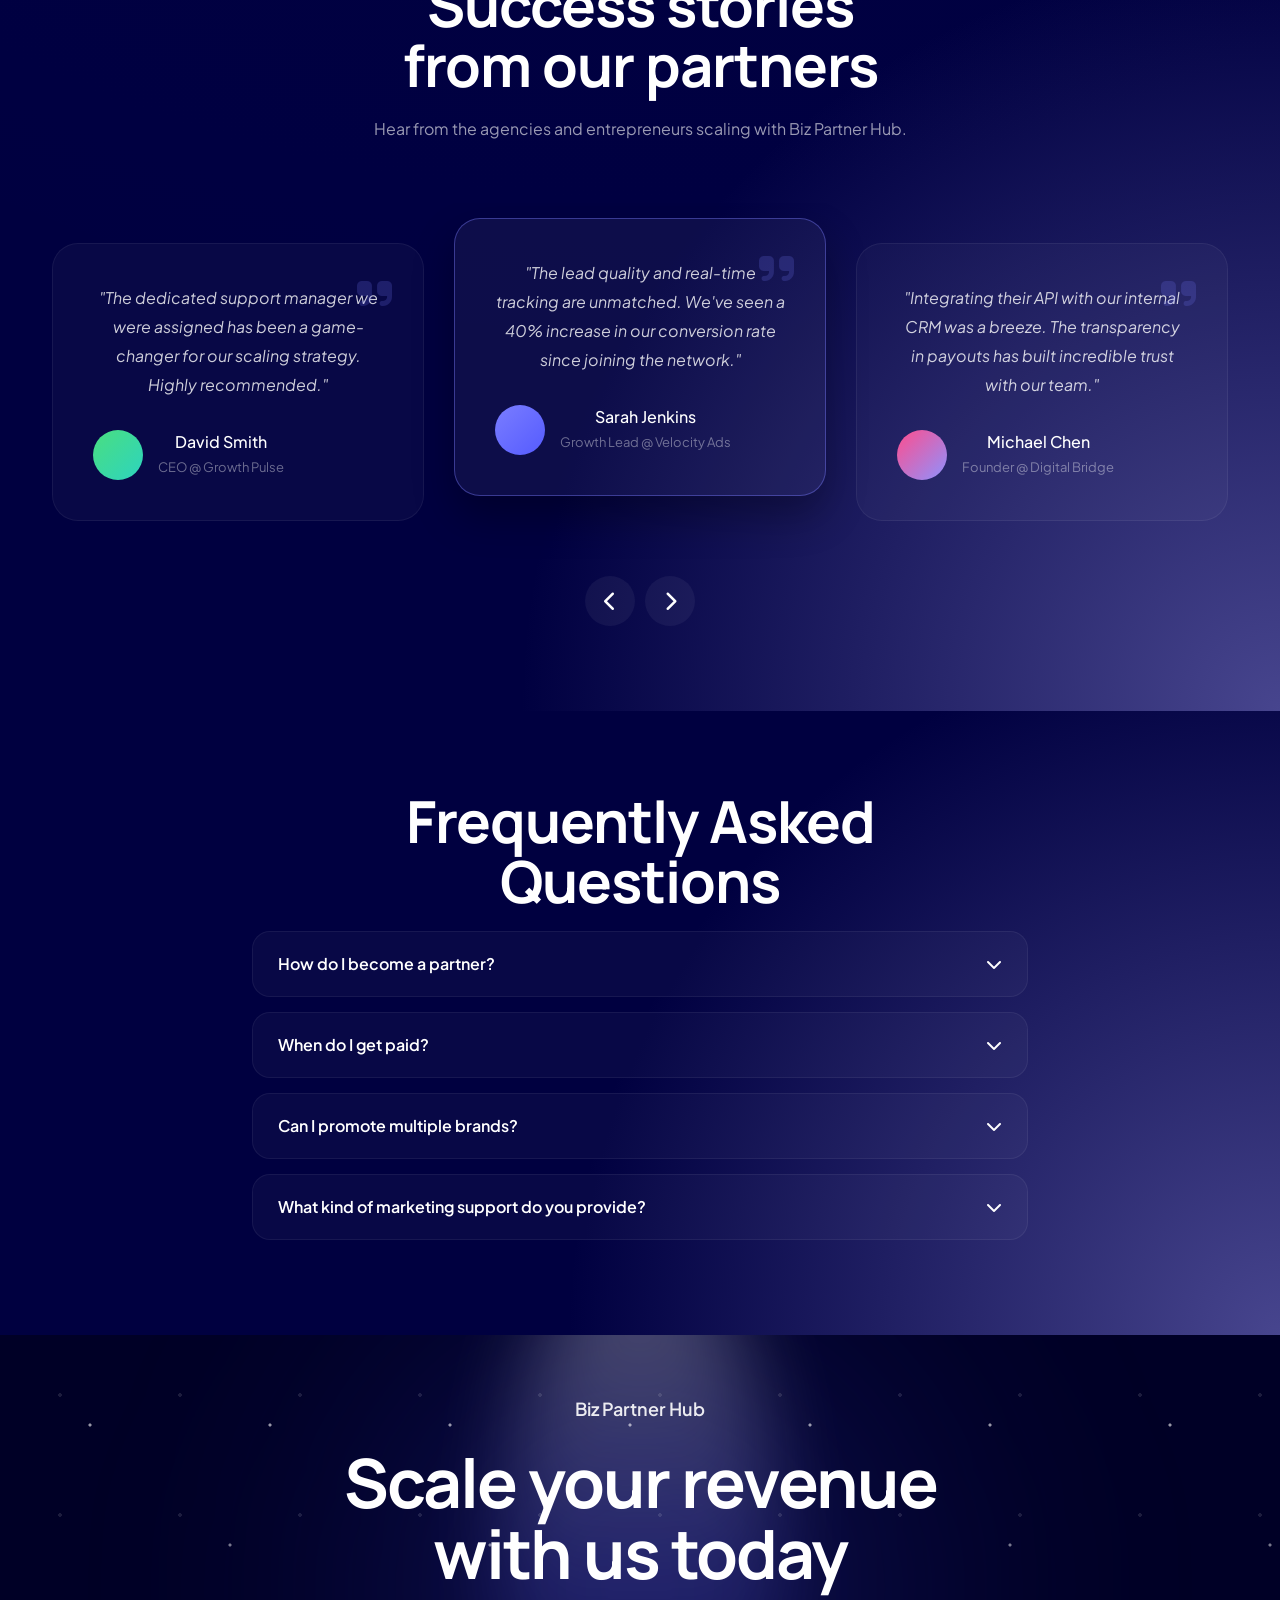
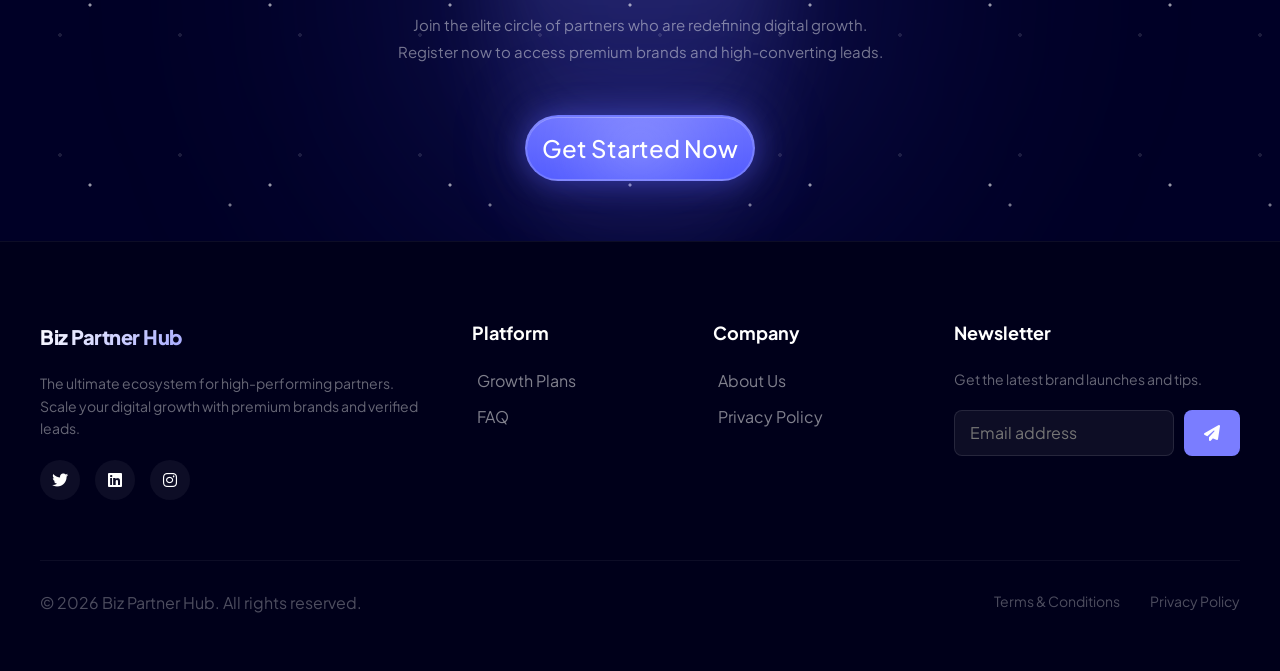
==== commit 7a83f982: "added new nav items" ====
--- a/index.html
+++ b/index.html
@@ -12,35 +12,123 @@
   <link rel="stylesheet" href="https://cdnjs.cloudflare.com/ajax/libs/OwlCarousel2/2.3.4/assets/owl.carousel.min.css">
   <link rel="stylesheet"
     href="https://cdnjs.cloudflare.com/ajax/libs/OwlCarousel2/2.3.4/assets/owl.theme.default.min.css">
+
+  <link href="https://cdn.jsdelivr.net/npm/bootstrap@5.3.3/dist/css/bootstrap.min.css" rel="stylesheet">
+
   <link rel="stylesheet" href="css/style.css">
 </head>
 
 <body>
-  <header class="navbar">
+  
+  <header class="partner-navbar">
     <div class="navbar-container">
       <a href="#" class="logo-brand">
         <span>Biz Partner Hub</span>
       </a>
 
       <nav class="nav-links">
-        <a href="#">Home</a>
+        <a href="index.html">Home</a>
 
         <div class="nav-item-dropdown">
-          <a href="#" class="dropdown-trigger">Company <i class="fa-solid fa-chevron-down"></i></a>
+          <a href="#" class="dropdown-trigger">Plateform <i class="fa-solid fa-chevron-down"></i></a>
           <div class="dropdown-menu">
-            <a href="#partners"><i class="fa-solid fa-handshake"></i> Our Clients</a>
+            <!-- <a href="#partners"><i class="fa-solid fa-handshake"></i> Our Clients</a>
             <a href="#benefits"><i class="fa-solid fa-star"></i> Partner Benefits</a>
-            <a href="#how-it-works"><i class="fa-solid fa-circle-play"></i> How It Works</a>
+            <a href="#how-it-works"><i class="fa-solid fa-circle-play"></i> How It Works</a> -->
+
+            <div class="plateform">
+              <!-- LEFT SIDE -->
+              <div class="plateform-left">
+                <span class="tag">PLATFORM FEATURES</span>
+
+                <h3>
+                  One platform to power your partner ecosystem
+                </h3>
+
+                <!-- <a href="#" class="demo-btn">
+                  <i class="fa-solid fa-play"></i>
+                  Watch platform demo
+                </a> -->
+              </div>
+
+              <!-- RIGHT SIDE -->
+              <div class="plateform-right">
+
+                <div class="plateform-feature-grid">
+
+                  <div class="feature-card">
+                    <div class="feature-card-icon-div">
+                      <i class="fa-solid fa-user-plus"></i>
+                      <p class="feature-card-number">01</p>
+                    </div>
+                    <h4>Recruit</h4>
+                    <p>Attract high-quality partners</p>
+                  </div>
+
+                  <div class="feature-card">
+                    <div class="feature-card-icon-div">
+                      <i class="fa-solid fa-toggle-on"></i>
+                      <p class="feature-card-number">02</p>
+                    </div>
+                    <h4>Activate</h4>
+                    <p>Enable partner onboarding</p>
+                  </div>
+
+                  <div class="feature-card">
+                    <div class="feature-card-icon-div">
+                      <i class="fa-solid fa-chart-line"></i>
+                      <p class="feature-card-number">03</p>
+                    </div>
+                    <h4>Track</h4>
+                    <p>Monitor partner performance</p>
+                  </div>
+
+                  <div class="feature-card">
+                    <div class="feature-card-icon-div">
+                      <i class="fa-solid fa-coins"></i>
+                      <p class="feature-card-number">04</p>
+                    </div>
+                    <h4>Rewards</h4>
+                    <p>Manage rewards & payouts</p>
+                  </div>
+
+                  <div class="feature-card">
+                    <div class="feature-card-icon-div">
+                      <i class="fa-solid fa-gauge-high"></i>
+                      <p class="feature-card-number">05</p>
+                    </div>
+                    <h4>Optimize</h4>
+                    <p>Improve growth insights</p>
+                  </div>
+
+                </div>
+
+                <!-- AI BOX -->
+                <div class="ai-box">
+                  <div class="ai-circle">AI</div>
+
+                  <div class="ai-text">
+                    <h3>Biz Partner Hub AI</h3>
+                    <p>
+                      Find the right partners, start the right conversations
+                      and capture every opportunity.
+                    </p>
+                  </div>
+                </div>
+
+              </div>
+
+            </div>
           </div>
         </div>
         <div class="nav-item-dropdown">
-          <a href="#" class="dropdown-trigger">Partnership <i class="fa-solid fa-chevron-down"></i></a>
+          <a href="#" class="dropdown-trigger">Resources <i class="fa-solid fa-chevron-down"></i></a>
           <div class="dropdown-menu">
-            <a href="#expertise"><i class="fa-solid fa-brain"></i> Industry Expertise</a>
-          </div>
-        </div>
-
-        <div class="nav-item-dropdown">
+            <a href="#expertise"><i class="fa-solid fa-book-open"></i> Guide Center</a>
+          </div>
+        </div>
+
+        <!-- <div class="nav-item-dropdown">
           <a href="#solutions" class="dropdown-trigger">Solutions <i class="fa-solid fa-chevron-down"></i></a>
           <div class="dropdown-menu">
             <a href="service-detail.html"><i class="fa-solid fa-cart-shopping"></i> E-commerce Solutions</a>
@@ -49,8 +137,9 @@
             <a href="#"><i class="fa-solid fa-vault"></i> Fintech Architect</a>
             <a href="#"><i class="fa-solid fa-robot"></i> AI Automation</a>
           </div>
-        </div>
-        <a href="pricing-plans.html">Pricing</a>
+        </div> -->
+        <a href="#">For Partners & Publishers</a>
+        <a href="pricing-plans.html">Growth Plans</a>
       </nav>
 
       <div class="nav-actions">
@@ -65,7 +154,7 @@
     </div>
   </header>
 
-  <section class="hero">
+  <section class="hero citi-texture section-space">
     <div class="glow-left"></div>
 
     <div class="particles">
@@ -77,6 +166,22 @@
       <span style="left:70%; top:50%; animation-delay:2s;"></span>
       <span style="left:85%; top:30%; animation-delay:4s;"></span>
       <span style="left:90%; top:65%; animation-delay:6s;"></span>
+      <span style="left:5%; top:25%; animation-delay:1.5s;"></span>
+      <span style="left:12%; top:45%; animation-delay:2.5s;"></span>
+      <span style="left:20%; top:80%; animation-delay:3.5s;"></span>
+      <span style="left:30%; top:20%; animation-delay:4.5s;"></span>
+      <span style="left:42%; top:55%; animation-delay:5.5s;"></span>
+      <span style="left:48%; top:75%; animation-delay:6.5s;"></span>
+      <span style="left:60%; top:15%; animation-delay:2.2s;"></span>
+      <span style="left:66%; top:68%; animation-delay:3.2s;"></span>
+      <span style="left:74%; top:25%; animation-delay:4.2s;"></span>
+      <span style="left:80%; top:78%; animation-delay:5.2s;"></span>
+      <span style="left:88%; top:48%; animation-delay:6.2s;"></span>
+      <span style="left:95%; top:20%; animation-delay:7s;"></span>
+      <span style="left:18%; top:15%; animation-delay:2.8s;"></span>
+      <span style="left:38%; top:85%; animation-delay:4.8s;"></span>
+      <span style="left:58%; top:60%; animation-delay:3.8s;"></span>
+      <span style="left:78%; top:10%; animation-delay:5.8s;"></span>
     </div>
 
     <div class="container">
@@ -88,7 +193,7 @@
         </p>
         <div class="buttons">
           <a href="register.html" class="btn btn-primary">Get Started</a>
-          <!-- <a href="#" class="btn">Try the Experience</a> -->
+          <a href="#" class="btn login-btn">Log in</a>
           <!-- <a href="login.html" class="btn">Partner Portal</a> -->
         </div>
       </div>
@@ -113,140 +218,75 @@
         </div>
       </div>
 
-      <div class="dashboard-card">
-  <div class="dashboard-header">
-    <div class="logo">Biz Partner Hub</div>
-
-    <!-- Tabs Navigation -->
-    <div class="tab-nav">
-      <button class="tab-btn active" onclick="openTab('dashboard')">Dashboard</button>
-      <button class="tab-btn" onclick="openTab('orders')">Orders</button>
-      <button class="tab-btn" onclick="openTab('leads')">Leads</button>
-      <!-- <button class="tab-btn" onclick="openTab('clients')">Clients</button> -->
-      <button class="tab-btn" onclick="openTab('payouts')">Payouts</button>
-    </div>
-  </div>
-
-  <!-- Dashboard Tab -->
-  <div id="dashboard" class="tab-content active">
-    <div class="dashboard-grid">
-      <div>
-        <div class="card welcome">
-          <h3>Welcome in,<br> Caroline</h3>
-          <p style="color: rgba(255,255,255,0.6); margin-top: 8px;">
-            Critical alerts and active incident monitoring.
-          </p>
-
-          <div class="mini-bars">
-            <div>
-              <small>Critical alerts</small>
-              <div class="bar">
-                <div class="fill" style="width: 28%"></div>
-              </div>
-            </div>
-
-            <div>
-              <small>Resolved cases</small>
-              <div class="bar">
-                <div class="fill" style="width: 60%"></div>
-              </div>
-            </div>
-
-            <div>
-              <small>Tickets closed</small>
-              <div class="bar">
-                <div class="fill" style="width: 82%"></div>
-              </div>
-            </div>
-          </div>
-        </div>
-      </div>
-
-      <div class="card graph-card">
-        <div class="stats">
-          <div class="stat">
-            <h4>38</h4>
-            <p>Critical Issues</p>
-          </div>
-          <div class="stat">
-            <h4>26</h4>
-            <p>Open Alerts</p>
-          </div>
-          <div class="stat">
-            <h4>103</h4>
-            <p>Resolved</p>
-          </div>
-        </div>
-
-        <div class="graph">
-          <svg viewBox="0 0 800 240" preserveAspectRatio="none">
-            <path d="M0 170 C80 60, 140 210, 220 120 C320 10, 400 210, 500 140 C600 80, 700 180, 800 110"
-              fill="none" stroke="#ff4d8d" stroke-width="4" />
-
-            <path d="M0 80 C80 170, 160 50, 260 140 C360 230, 460 60, 560 120 C660 170, 720 40, 800 100"
-              fill="none" stroke="#7c7eff" stroke-width="4" />
-          </svg>
-        </div>
-      </div>
-
-      <div class="side-widget">
-        <div class="alert-box">
-          <div>
-            <h4>Vulnerability</h4>
-            <p>
-              Encryption issue has been detected in cloud infrastructure.
-            </p>
-          </div>
-
-          <div>
-            <div class="badge">
-              <span>Priority</span>
-              <strong>3</strong>
-            </div>
-
-            <div class="badge">
-              <span>Threat</span>
-              <strong>High</strong>
-            </div>
-          </div>
-        </div>
-      </div>
-    </div>
-  </div>
-
-  <!-- Other Tabs -->
-  <div id="orders" class="tab-content">
-    <h2>Orders Content</h2>
-  </div>
-
-  <div id="leads" class="tab-content">
-    <h2>Leads Content</h2>
-  </div>
-
-  <!-- <div id="clients" class="tab-content">
-    <h2>Clients Content</h2>
-  </div> -->
-
-  <div id="payouts" class="tab-content">
-    <h2>Payouts Content</h2>
-  </div>
-</div>
-    </div>
-  </section>
-
-  <section class="partners-section" id="partners">
+    </div>
+  </section>
+
+  <section class="ai-platform-section section-space" id="how-it-works">
+    <div class="ai-platform-container">
+      <div class="foundation-header">
+        <h2>Simple steps to success</h2>
+        <p>
+          Join our network and start growing your revenue in four easy steps, supported by our advanced partner success
+          tools.
+        </p>
+      </div>
+
+      <div class="incident-layout">
+        <div class="incident-left-grid">
+          <div class="mini-card card-a">
+            <h4>1. Apply</h4>
+            <p>Submit application and complete KYC verification</p>
+          </div>
+
+          <div class="mini-card card-b">
+            <h4>2. Discover</h4>
+            <p>Select premium brands that align with your audience</p>
+          </div>
+
+          <div class="mini-card card-c">
+            <h4>3. Launch</h4>
+            <p>Use our high-end resources to launch campaigns</p>
+          </div>
+
+          <div class="mini-card card-d">
+            <h4>4. Earn</h4>
+            <p>Track conversions and maximize your revenue share</p>
+          </div>
+
+          <div class="bridge-shape"></div>
+          <div class="bridge-shape-two"></div>
+        </div>
+
+        <div class="incident-right-core">
+          <div class="core-glow"></div>
+          <div class="ring-line ring-line-1"></div>
+          <div class="ring-line ring-line-2"></div>
+
+          <div class="chip-core">
+            <span>Scale</span>
+          </div>
+
+          <div class="wire wire-1"></div>
+          <div class="wire wire-2"></div>
+          <div class="wire wire-3"></div>
+          <div class="wire wire-4"></div>
+          <div class="wire wire-5"></div>
+          <div class="wire wire-6"></div>
+          <div class="wire wire-7"></div>
+          <div class="wire wire-8"></div>
+          <div class="wire wire-9"></div>
+          <div class="wire wire-10"></div>
+        </div>
+      </div>
+    </div>
+  </section>
+
+  <section class="partners-section section-space" id="partners">
     <div class="partners-wrapper">
-      <!-- <div class="partners-logos">
-        <span>NETFLIX</span>
-        <span>Trace</span>
-        <span>Recharge</span>
-        <span>Automation</span>
-        <span>Orbitc</span>
-      </div> -->
       <section class="integrations-logos-section">
         <p
           style="color: rgba(255,255,255,0.4); font-size: 14px; font-weight: 600; text-transform: uppercase; letter-spacing: 2px;">
-          Seamlessly integrate with</p>
+          Our Brands</p>
         <div class="integrations-logos-grid owl-carousel owl-theme">
           <span>SALESFORCE</span>
           <span>HUBSPOT</span>
@@ -282,7 +322,7 @@
     </div>
   </section>
 
-  <section class="foundation-section" id="benefits">
+  <section class="foundation-section section-space" id="benefits">
     <div class="foundation-container">
       <div class="foundation-header">
         <h2>Everything you need <br> to scale</h2>
@@ -343,9 +383,7 @@
     </div>
   </section>
 
- 
-
-  <section class="enablement-section" id="enablement">
+  <section class="enablement-section section-space" id="enablement">
     <div class="enablement-container">
       <div class="enablement-content">
         <h2>Training & <br> Partner Enablement</h2>
@@ -382,7 +420,7 @@
         <div class="resource-card">
           <div class="resource-thumb"><i class="fa-solid fa-file-pdf"></i></div>
           <div class="resource-info">
-            <h5>Salesforce Audit Guide</h5>
+            <h5>Biz Guide</h5>
             <span>PDF • 4.2 MB</span>
           </div>
           <a href="#" class="download-btn"><i class="fa-solid fa-download"></i></a>
@@ -391,7 +429,7 @@
         <div class="resource-card" style="margin-left: 40px;">
           <div class="resource-thumb" style="color: #ff4d8d;"><i class="fa-solid fa-video"></i></div>
           <div class="resource-info">
-            <h5>Sitecore v10.3 Training</h5>
+            <h5>Biz Training</h5>
             <span>Video • 18:45</span>
           </div>
           <a href="#" class="download-btn"><i class="fa-solid fa-play"></i></a>
@@ -400,7 +438,7 @@
         <div class="resource-card">
           <div class="resource-thumb" style="color: #4ade80;"><i class="fa-solid fa-file-powerpoint"></i></div>
           <div class="resource-info">
-            <h5>Fintech Pitch Deck</h5>
+            <h5>Biz Pitch Deck</h5>
             <span>PPTX • 12.8 MB</span>
           </div>
           <a href="#" class="download-btn"><i class="fa-solid fa-download"></i></a>
@@ -409,115 +447,37 @@
     </div>
   </section>
 
-  <section class="ai-platform-section" id="how-it-works">
-    <div class="ai-platform-container">
-      <div class="foundation-header">
-        <h2>Simple steps to success</h2>
-        <p>
-          Join our network and start growing your revenue in four easy steps, supported by our advanced partner success
-          tools.
-        </p>
-      </div>
-
-      <div class="incident-layout">
-        <div class="incident-left-grid">
-          <div class="mini-card card-a">
-            <h4>1. Apply</h4>
-            <p>Submit application and complete KYC verification</p>
-          </div>
-
-          <div class="mini-card card-b">
-            <h4>2. Discover</h4>
-            <p>Select premium brands that align with your audience</p>
-          </div>
-
-          <div class="mini-card card-c">
-            <h4>3. Launch</h4>
-            <p>Use our high-end resources to launch campaigns</p>
-          </div>
-
-          <div class="mini-card card-d">
-            <h4>4. Earn</h4>
-            <p>Track conversions and maximize your revenue share</p>
-          </div>
-
-          <div class="bridge-shape"></div>
-          <div class="bridge-shape-two"></div>
-        </div>
-
-        <div class="incident-right-core">
-          <div class="core-glow"></div>
-          <div class="ring-line ring-line-1"></div>
-          <div class="ring-line ring-line-2"></div>
-
-          <div class="chip-core">
-            <span>Scale</span>
-          </div>
-
-          <div class="wire wire-1"></div>
-          <div class="wire wire-2"></div>
-          <div class="wire wire-3"></div>
-          <div class="wire wire-4"></div>
-          <div class="wire wire-5"></div>
-          <div class="wire wire-6"></div>
-          <div class="wire wire-7"></div>
-          <div class="wire wire-8"></div>
-          <div class="wire wire-9"></div>
-          <div class="wire wire-10"></div>
-        </div>
-      </div>
-    </div>
-  </section>
-  <section class="expertise-section" id="expertise">
+  <section class="expertise-section section-space" id="expertise">
     <div class="container">
       <div class="foundation-header">
-        <h2>Deep industry expertise</h2>
-        <p>We combine technical excellence with industry-specific knowledge to deliver solutions that actually work for
-          your sector.</p>
+        <h2>Our Services</h2>
+        <p>We provide solutions for different platforms.</p>
       </div>
 
       <div class="expertise-grid">
         <div class="expertise-card">
-          <span class="expertise-tag">Hot</span>
-          <i class="fa-solid fa-hospital"></i>
-          <h3>Healthcare & Life Sciences</h3>
-          <p>CompliCore™ powered quality management and patient record integration for modern healthcare providers.</p>
-        </div>
-
-        <div class="expertise-card">
-          <i class="fa-solid fa-graduation-cap"></i>
-          <h3>Education & EdTech</h3>
-          <p>CampusIQ student management ecosystems and interactive learning platforms for global institutions.</p>
-        </div>
-
-        <div class="expertise-card">
-          <i class="fa-solid fa-cart-shopping"></i>
-          <h3>Retail & Ecommerce</h3>
-          <p>Scalable Sitecore architectures and omnichannel strategies for the world's most demanding brands.</p>
+          <i class="fa-solid fa-user-plus"></i>
+          <h3>CRM</h3>
+          <p>CRM solutions help businesses manage customer relationships more effectively, leading to increased sales, improved customer service, and stronger customer loyalty.</p>
         </div>
 
         <div class="expertise-card">
           <i class="fa-solid fa-building-columns"></i>
-          <h3>Finance & Banking</h3>
-          <p>Hardened cloud infrastructure and real-time transaction diagnostics for fintech innovators.</p>
+          <h3>ERP</h3>
+          <p>ERP systems help organizations streamline operations, improve efficiency, and enhance decision-making.</p>
         </div>
 
         <div class="expertise-card">
-          <i class="fa-solid fa-robot"></i>
-          <h3>AI & Automation</h3>
-          <p>Custom LLM training and robotic process automation to eliminate manual friction in your sales pipeline.</p>
-        </div>
-
-        <div class="expertise-card">
-          <i class="fa-solid fa-shield-halved"></i>
-          <h3>Compliance & Security</h3>
-          <p>Global data protection (DPDP, GDPR) audits and proactive security operations for peace of mind.</p>
-        </div>
-      </div>
-    </div>
-  </section>
-
-  <section class="testimonials-section">
+          <i class="fa-solid fa-code"></i>
+          <h3>CMS</h3>
+          <p>CMS solutions help businesses manage their content more effectively, leading to increased sales, improved customer service, and stronger customer loyalty.</p>
+        </div>
+
+      </div>
+    </div>
+  </section>
+
+  <section class="testimonials-section section-space">
     <div class="container">
       <div class="foundation-header">
         <h2>Success stories <br> from our partners</h2>
@@ -581,54 +541,55 @@
   </section>
 
 
-  <section class="faq-section" id="faq">
-    <div class="foundation-header">
-      <h2>Frequently Asked Questions</h2>
-    </div>
-
-    <div class="faq-item">
-      <div class="faq-question">How do I become a partner? <i class="fa-solid fa-chevron-down"></i></div>
-      <div class="faq-answer">Simply click on "Become a Partner" and fill out our application form. Once verified,
-        you'll gain instant access to our brand dashboard.</div>
-    </div>
-
-    <div class="faq-item">
-      <div class="faq-question">When do I get paid? <i class="fa-solid fa-chevron-down"></i></div>
-      <div class="faq-answer">Payouts are processed weekly or monthly depending on your plan. Enterprise partners can
-        access instant payout options.</div>
-    </div>
-
-    <div class="faq-item">
-      <div class="faq-question">Can I promote multiple brands? <i class="fa-solid fa-chevron-down"></i></div>
-      <div class="faq-answer">Yes! You can select and manage multiple brand campaigns simultaneously from your central
-        partner dashboard.</div>
-    </div>
-
-    <div class="faq-item">
-      <div class="faq-question">What kind of marketing support do you provide? <i class="fa-solid fa-chevron-down"></i>
-      </div>
-      <div class="faq-answer">We provide high-converting landing pages, ad creatives, copy templates, and real-time
-        performance analytics for every brand.</div>
-    </div>
-  </section>
-
-  <section class="demo-section">
-    <div class="demo-bg-glow"></div>
-    <div class="demo-beam"></div>
-    <div class="demo-particles"></div>
-
-    <div class="demo-container">
-      <span class="demo-brand">Biz Partner Hub</span>
-
+  <section class="faq-section section-space" id="faq">
+    <div class="container">
+      <div class="foundation-header">
+        <h2>Frequently Asked Questions</h2>
+      </div>
+
+      <div class="faq-item">
+        <div class="faq-question">How do I become a partner? <i class="fa-solid fa-chevron-down"></i></div>
+        <div class="faq-answer">Simply click on "Become a Partner" and fill out our application form. Once verified,
+          you'll gain instant access to our brand dashboard.</div>
+      </div>
+
+      <div class="faq-item">
+        <div class="faq-question">When do I get paid? <i class="fa-solid fa-chevron-down"></i></div>
+        <div class="faq-answer">Payouts are processed weekly or monthly depending on your plan. Enterprise partners can
+          access instant payout options.</div>
+      </div>
+
+      <div class="faq-item">
+        <div class="faq-question">Can I promote multiple brands? <i class="fa-solid fa-chevron-down"></i></div>
+        <div class="faq-answer">Yes! You can select and manage multiple brand campaigns simultaneously from your central
+          partner dashboard.</div>
+      </div>
+
+      <div class="faq-item">
+        <div class="faq-question">What kind of marketing support do you provide? <i
+            class="fa-solid fa-chevron-down"></i>
+        </div>
+        <div class="faq-answer">We provide high-converting landing pages, ad creatives, copy templates, and real-time
+          performance analytics for every brand.</div>
+      </div>
+    </div>
+  </section>
+
+  <section class="cta-section section-space">
+    <div class="cta-bg-glow"></div>
+    <div class="cta-beam"></div>
+    <div class="cta-particles"></div>
+
+    <div class="cta-container">
+      <span class="cta-brand">Biz Partner Hub</span>
       <h2>Scale your revenue <br> with us today</h2>
-
       <p>
         Join the elite circle of partners who are redefining digital growth.
         <br>
         Register now to access premium brands and high-converting leads.
       </p>
 
-      <a href="register.html" class="demo-btn">Get Started Now</a>
+      <a href="register.html" class="cta-btn">Get Started Now</a>
     </div>
   </section>
 
@@ -652,7 +613,7 @@
       <div class="footer-col">
         <h4>Platform</h4>
         <ul>
-          <li><a href="pricing-plans.html">Pricing</a></li>
+          <li><a href="pricing-plans.html">Growth Plans</a></li>
           <li><a href="#faq">FAQ</a></li>
         </ul>
       </div>
@@ -682,100 +643,23 @@
     <div class="footer-bottom">
       <p>&copy; 2026 Biz Partner Hub. All rights reserved.</p>
       <div style="display: flex; gap: 30px;">
-        <a href="#" style="color: inherit; text-decoration: none;">Terms</a>
-        <a href="#" style="color: inherit; text-decoration: none;">Privacy</a>
-        <a href="#" style="color: inherit; text-decoration: none;">Cookies</a>
-      </div>
-    </div>
+        <a href="#" style="color: inherit; text-decoration: none;">Terms & Conditions</a>
+        <a href="#" style="color: inherit; text-decoration: none;">Privacy Policy</a>
+      </div>
+    </div>
+    <button id="scrollTopBtn">
+      <i class="fa-solid fa-arrow-up"></i>
+    </button>
   </footer>
 
   <script src="https://cdnjs.cloudflare.com/ajax/libs/jquery/3.6.0/jquery.min.js"></script>
   <script src="https://cdnjs.cloudflare.com/ajax/libs/OwlCarousel2/2.3.4/owl.carousel.min.js"></script>
-
-  <script>
-    $(document).ready(function () {
-      // FAQ Accordion
-      $('.faq-question').click(function () {
-        $(this).parent().toggleClass('active');
-      });
-
-      // Testimonials Carousel
-      $(".testimonial-grid").owlCarousel({
-        loop: true,
-        center: true,
-        margin: 30,
-        nav: true,
-        dots: false,
-        animateOut: 'fadeOut',
-        animateIn: 'fadeIn',
-        smartSpeed: 700, // Slower transition for smoother effect
-        navText: ["<i class='fa-solid fa-chevron-left'></i>", "<i class='fa-solid fa-chevron-right'></i>"],
-        responsive: {
-          0: { items: 1 },
-          768: { items: 2 },
-          1024: { items: 3 }
-        },
-        autoplay: false,
-        autoplayTimeout: 5000,
-        autoplayHoverPause: true
-      });
-
-      // Integrations Carousel (Ticker Effect)
-      $(".integrations-logos-grid").owlCarousel({
-        loop: true,
-        margin: 50,
-        nav: false,
-        dots: false,
-        autoplay: true,
-        autoplayTimeout: 3000,
-        autoplaySpeed: 3000,
-        slideTransition: 'linear',
-        responsive: {
-          0: { items: 2 },
-          480: { items: 3 },
-          768: { items: 4 },
-          1024: { items: 6 }
-        }
-      });
-
-      // Navbar Scroll Effect
-      $(window).scroll(function () {
-        if ($(this).scrollTop() > 50) {
-          $('.navbar').addClass('scrolled');
-        } else {
-          $('.navbar').removeClass('scrolled');
-        }
-      });
-
-      // Mobile Menu Toggle (Simplified for now)
-      $('.menu-toggle').click(function () {
-        alert('Mobile menu navigation would open here');
-      });
-    });
-
-
-
-// ================= Nav tabs starts =================
-    function openTab(tabId) {
-    // Hide all tab contents
-    document.querySelectorAll('.tab-content').forEach(tab => {
-      tab.classList.remove('active');
-    });
-
-    // Remove active button
-    document.querySelectorAll('.tab-btn').forEach(btn => {
-      btn.classList.remove('active');
-    });
-
-    // Show selected tab
-    document.getElementById(tabId).classList.add('active');
-
-    // Active button
-    event.target.classList.add('active');
-  }
-// ================= Nav tabs ends =================
-
-  </script>
+  <script src="https://cdn.jsdelivr.net/npm/bootstrap@5.3.3/dist/js/bootstrap.bundle.min.js"></script>
+
+  <script src="./js/main.js"></script>
+
+
+
 
 </body>
 
--- a/css/style.css
+++ b/css/style.css
@@ -1,4 +1,19 @@
 @import "root.css";
+
+.citi-texture {
+    background-image: radial-gradient(circle at 70% 30%, rgba(103, 100, 177, 0.118) 0%, transparent 60%),
+        radial-gradient(circle at center, transparent 0, transparent 15%, rgba(103, 100, 177, 0.188) 16%, transparent 17%),
+        radial-gradient(circle at center, transparent 0, transparent 35%, rgba(103, 100, 177, 0.074) 36%, transparent 37%),
+        radial-gradient(circle at center, transparent 0, transparent 55%, rgba(103, 100, 177, 0.104) 56%, transparent 57%);
+
+    /* background: radial-gradient(circle at bottom right, rgba(103, 100, 177, 0.69), transparent 50%), #0101579f;
+    background-size: 150px 150px; */
+
+
+    /* background: radial-gradient(circle at bottom right, rgb(103 100 177 / 76%), transparent 60%), #0101579f; */
+    background-size: 200px 200px;
+    position: relative;
+}
 
 .particles {
     position: absolute;
@@ -73,180 +88,8 @@
     flex-wrap: wrap;
 }
 
-.dashboard-card {
-    background: linear-gradient(180deg, rgba(15, 15, 24, 0.98), rgba(10, 10, 18, 0.98));
-    border: 1px solid rgba(255, 255, 255, 0.08);
-    border-radius: 28px;
-    max-width: 1200px;
-    margin: 60px auto 0;
-    padding: 28px;
-    position: relative;
-    box-shadow: 0 30px 90px rgba(0, 0, 0, 0.55);
-    overflow: hidden;
-}
-
-.dashboard-header {
-    display: flex;
-    justify-content: space-between;
-    align-items: center;
-    margin-bottom: 25px;
-    gap: 20px;
-    flex-wrap: wrap;
-}
-
-.logo {
-    font-size: 24px;
-    font-weight: 700;
-}
-
-.nav {
-    display: flex;
-    gap: 14px;
-    background: rgba(255, 255, 255, 0.03);
-    border-radius: 999px;
-    padding: 10px 16px;
-}
-
-.nav a {
-    text-decoration: none;
-    color: rgba(255, 255, 255, 0.6);
-    font-size: 14px;
-}
-
-
-
-
-.dashboard-grid {
-    display: grid;
-    grid-template-columns: 280px 1fr 240px;
-    gap: 22px;
-}
-
-.card {
-    background: rgba(255, 255, 255, 0.04);
-    border: 1px solid rgba(255, 255, 255, 0.06);
-    border-radius: 20px;
-    padding: 20px;
-    backdrop-filter: blur(12px);
-}
-
-.welcome {
-    margin-bottom: 20px;
-    text-align: left;
-}
-
-.welcome h3 {
-    font-size: 28px;
-    margin-bottom: 10px;
-}
-
-.mini-bars {
-    display: flex;
-    flex-direction: column;
-    gap: 14px;
-    margin-top: 20px;
-}
-
-.bar {
-    background: rgba(255, 255, 255, 0.05);
-    border-radius: 14px;
-    overflow: hidden;
-    height: 10px;
-}
-
-.fill {
-    height: 100%;
-    border-radius: inherit;
-    background: linear-gradient(90deg, #ff4d8d, #8e92ff);
-}
-
-.graph-card {
-    position: relative;
-}
-
-.stats {
-    display: flex;
-    justify-content: space-between;
-    margin-bottom: 24px;
-    flex-wrap: wrap;
-    gap: 12px;
-}
-
-.stat h4 {
-    font-size: 34px;
-    font-weight: 700;
-}
-
-.stat p {
-    font-size: 13px;
-    color: rgba(255, 255, 255, 0.55);
-    margin-top: 6px;
-}
-
-.graph {
-    position: relative;
-    height: 240px;
-    border-radius: 18px;
-    background: rgba(255, 255, 255, 0.02);
-    overflow: hidden;
-}
-
-.graph svg {
-    width: 100%;
-    height: 100%;
-}
-
-.side-widget {
-    display: flex;
-    flex-direction: column;
-    gap: 18px;
-}
-
-.alert-box {
-    background: linear-gradient(180deg, #3c75ff, #2957d8);
-    border-radius: 20px;
-    padding: 20px;
-    text-align: left;
-    min-height: 230px;
-    display: flex;
-    flex-direction: column;
-    justify-content: space-between;
-}
-
-.alert-box h4 {
-    font-size: 18px;
-    margin-bottom: 14px;
-}
-
-.alert-box p {
-    font-size: 13px;
-    line-height: 1.7;
-    color: rgba(255, 255, 255, 0.85);
-}
-
-.badge {
-    background: rgba(255, 255, 255, 0.18);
-    padding: 12px;
-    border-radius: 14px;
-    margin-top: 15px;
-    display: flex;
-    justify-content: space-between;
-    font-size: 14px;
-}
-
-@media (max-width: 1024px) {
-    .dashboard-grid {
-        grid-template-columns: 1fr;
-    }
-
-    .hero h1 {
-        font-size: 48px;
-    }
-}
-
 
 .partners-section {
-    padding: 100px 20px;
     background: var(--bg-primary);
 }
 
@@ -458,9 +301,7 @@
 
 
 .ai-platform-section {
-    padding: 100px 20px;
-    background: var(--bg-primary);
-    position: relative;
+    background: radial-gradient(circle at bottom right, rgb(69 67 126 / 13%), #080c428c 60%), #3636a778;
     overflow: hidden;
 }
 
@@ -487,6 +328,10 @@
     color: rgba(255, 255, 255, 0.58);
     line-height: 1.8;
     font-size: 14px;
+}
+
+.ai-platform-container .foundation-header p {
+    margin-bottom: 0px;
 }
 
 .incident-layout {
@@ -508,7 +353,8 @@
 }
 
 .mini-card {
-    background: linear-gradient(180deg, rgba(18, 18, 34, 0.98) 0%, rgba(10, 10, 20, 0.98) 100%);
+    /* background: linear-gradient(180deg, rgba(18, 18, 34, 0.98) 0%, rgba(10, 10, 20, 0.98) 100%); */
+    background: linear-gradient(138deg, rgb(14 14 122 / 52%) 0%, rgb(101 101 221 / 98%) 100%);
     border: 1px solid rgba(118, 125, 255, 0.14);
     border-radius: 18px;
     display: flex;
@@ -572,6 +418,7 @@
     font-size: 12px;
     line-height: 1.6;
     color: rgba(255, 255, 255, 0.58);
+    margin-bottom: 0;
 }
 
 .bridge-shape {
@@ -619,15 +466,19 @@
 
 @keyframes pulseGlow {
 
-    0%,
+    0% {
+        transform: scale(1);
+        opacity: 0.85;
+    }
+
+    50% {
+        transform: scale(1.08);
+        opacity: 1;
+    }
+
     100% {
         transform: scale(1);
         opacity: 0.85;
-    }
-
-    50% {
-        transform: scale(1.08);
-        opacity: 1;
     }
 }
 
@@ -798,102 +649,11 @@
         font-size: 38px;
     }
 
-    .dashboard-card {
-        padding: 18px;
-    }
-
-    .dashboard-header {
-        justify-content: center;
-    }
-
-    .nav {
-        flex-wrap: wrap;
-        justify-content: center;
-    }
-}
-
-.tab-nav {
-    display: flex;
-    gap: 14px;
-    border-radius: 40px;
-    padding: 10px 16px;
-    background: var(--nav-bg);
-    border: 1px solid rgba(255, 255, 255, 0.04);
-}
-
-.tab-nav .tab-btn {
-    color: #ffffff;
-    background: transparent;
-    border: none;
-    font-weight: 500;
-    transition: 0.3s ease;
-    font-size: 14px;
-    cursor: pointer;
-}
-
-.tab-nav .tab-btn:hover,
-.tab-nav .tab-btn.active {
-    color: var(--button-primary-start);
-}
-
-.tab-content {
-    display: none;
-    margin-top: 20px;
-}
-
-.tab-content.active {
-    display: block;
-}
-
-.dashboard-grid .card {
-    background: rgba(255, 255, 255, 0.035);
-    border: 1px solid rgba(255, 255, 255, 0.06);
-}
-
-.stat h4 {
-    color: #ffffff;
-    font-weight: 700;
-}
-
-.stat p,
-.welcome p,
-small {
-    color: var(--muted-text);
-}
-
-.fill {
-    background: linear-gradient(90deg, var(--chart-pink), var(--chart-blue));
-}
-
-.alert-box {
-    background: var(--widget-blue);
-    box-shadow: inset 0 1px 0 rgba(255, 255, 255, 0.18);
-}
-
-.badge {
-    background: rgba(255, 255, 255, 0.88);
-    color: #111;
-    font-weight: 600;
-}
-
-.badge strong {
-    color: #111;
-}
-
-.graph svg path:first-child {
-    stroke: var(--chart-pink);
-}
-
-.graph svg path:last-child {
-    stroke: var(--chart-blue);
-}
-
-
-/* =========== */
+}
+
 /* ===== FOUNDATION SECTION PREMIUM MATCH ===== */
 
 .foundation-section {
-    padding: 100px 20px;
     background: var(--bg-primary);
     position: relative;
     overflow: hidden;
@@ -920,7 +680,6 @@
 
 .foundation-header {
     text-align: center;
-    /* margin-bottom: 100px; */
 }
 
 .foundation-header h2 {
@@ -1045,7 +804,7 @@
     font-size: 12px;
     line-height: 1.65;
     color: rgba(255, 255, 255, 0.62);
-    max-width: 150px;
+    /* max-width: 150px; */
 }
 
 /* ACTIVE CARD */
@@ -1072,7 +831,7 @@
 
 .catalog-card {
     top: 0;
-    right: 170px;
+    right: 140px;
 }
 
 .workflows-card {
@@ -1138,12 +897,12 @@
 }
 
 
-/* ================= DEMO CTA SECTION ================= */
-
-.demo-section {
+/* ================= CTA SECTION ================= */
+
+.cta-section {
     position: relative;
     padding: 60px 20px;
-    background: #020207;
+    background-color: #000026;
     overflow: hidden;
     display: flex;
     justify-content: center;
@@ -1152,7 +911,7 @@
 
 /* BACKGROUND GLOW */
 
-.demo-bg-glow {
+.cta-bg-glow {
     position: absolute;
     width: 900px;
     height: 900px;
@@ -1168,7 +927,7 @@
 
 /* LIGHT BEAM */
 
-.demo-beam {
+.cta-beam {
     position: absolute;
     width: 280px;
     height: 700px;
@@ -1188,14 +947,14 @@
 
 /* CONTENT */
 
-.demo-container {
+.cta-container {
     position: relative;
     z-index: 5;
     text-align: center;
     max-width: 900px;
 }
 
-.demo-brand {
+.cta-brand {
     display: inline-block;
     color: rgba(255, 255, 255, 0.9);
     font-size: 18px;
@@ -1203,7 +962,7 @@
     margin-bottom: 25px;
 }
 
-.demo-container h2 {
+.cta-container h2 {
     font-size: 68px;
     line-height: 1.05;
     color: white;
@@ -1212,7 +971,7 @@
     margin-bottom: 22px;
 }
 
-.demo-container p {
+.cta-container p {
     color: rgba(255, 255, 255, 0.45);
     font-size: 15px;
     line-height: 1.8;
@@ -1221,7 +980,7 @@
 
 /* BUTTON */
 
-.demo-btn {
+.cta-btn {
     position: relative;
     display: inline-flex;
     justify-content: center;
@@ -1250,7 +1009,7 @@
     overflow: hidden;
 }
 
-.demo-btn:hover {
+.cta-btn:hover {
     transform: translateY(-4px);
     box-shadow:
         0 0 45px rgba(105, 110, 255, 0.7),
@@ -1259,24 +1018,20 @@
 
 /* BUTTON GLOW */
 
-.demo-btn::before {
+.cta-btn::before {
     content: '';
     position: absolute;
     inset: -20px;
     border-radius: inherit;
-
-    background: radial-gradient(circle,
-            rgba(255, 255, 255, 0.25),
-            transparent 70%);
-
+    background: radial-gradient(circle, rgba(255, 255, 255, 0.25), transparent 70%);
     filter: blur(15px);
     opacity: 0.8;
 }
 
 /* FLOATING PARTICLES */
 
-.demo-particles::before,
-.demo-particles::after {
+.cta-particles::before,
+.cta-particles::after {
     content: '';
     position: absolute;
     inset: 0;
@@ -1291,7 +1046,7 @@
 
 /* EXTRA DOTS */
 
-.demo-section::after {
+.cta-section::after {
     content: '';
     position: absolute;
     inset: 0;
@@ -1304,21 +1059,21 @@
 /* RESPONSIVE */
 
 @media (max-width: 768px) {
-    .demo-section {
+    .cta-section {
         padding: 120px 20px;
     }
 
-    .demo-container h2 {
+    .cta-container h2 {
         font-size: 42px;
     }
 
-    .demo-btn {
+    .cta-btn {
         width: 210px;
         height: 64px;
         font-size: 20px;
     }
 
-    .demo-beam {
+    .cta-beam {
         width: 180px;
         height: 500px;
     }
@@ -1751,11 +1506,15 @@
 
 /* ================= FAQ ================= */
 .faq-section {
-    padding: 100px 20px;
-    /* background: #020207; */
-    max-width: 800px;
+    background: radial-gradient(circle at bottom right, rgba(103, 100, 177, 0.69), transparent 50%), #0101579f;
+    /* max-width: 800px; */
     margin: auto;
     text-align: center;
+}
+
+.faq-section .container {
+    max-width: 800px;
+
 }
 
 .faq-item {
@@ -1817,6 +1576,7 @@
 
 .footer-col ul {
     list-style: none;
+    padding-left: 5px;
 }
 
 .footer-col ul li {
@@ -1881,10 +1641,10 @@
 
 /* ================= TESTIMONIALS ================= */
 .testimonials-section {
-    padding: 100px 20px;
-    background: radial-gradient(circle at top left, rgba(120, 120, 255, 0.25), transparent 30%),
+    /* background: radial-gradient(circle at top left, rgba(120, 120, 255, 0.25), transparent 30%),
         radial-gradient(circle at center, rgba(94, 92, 230, 0.12), transparent 50%),
-        #03030a;
+        #03030a; */
+    background: radial-gradient(circle at bottom right, rgba(103, 100, 177, 0.69), transparent 50%), #0101579f;
     position: relative;
 }
 
@@ -2192,7 +1952,6 @@
 
 /* ========================== */
 .enablement-section {
-    padding: 100px 20px;
     position: relative;
     overflow: hidden;
 }
@@ -2309,9 +2068,9 @@
 
 
 .expertise-section {
-    padding: 100px 20px;
-    background: radial-gradient(circle at bottom right, rgba(122, 125, 255, 0.08), transparent 50%), #020207;
+    /* background: radial-gradient(circle at bottom right, rgba(103, 100, 177, 0.69), transparent 50%), #0101579f; */
     /* background: var(--bg-primary); */
+    background: radial-gradient(circle at bottom, rgba(122, 125, 255, 0.15), transparent 50%), radial-gradient(circle at top, rgba(122, 125, 255, 0.15), transparent 50%);
     position: relative;
 }
 
@@ -2450,6 +2209,7 @@
 
 .form-step {
     display: none;
+    text-align: center;
 }
 
 .form-step.active {
@@ -2561,50 +2321,68 @@
 }
 
 #create-acc-btn {
+    margin-top: 10px;
     width: 100%;
-    padding: 16px;
-    /* border-radius: 12px; */
+    height: 54px;
+    font-weight: 700;
+    font-size: 16px;
+    background: linear-gradient(135deg, #7b7dff, #5d62ff);
     border: none;
-    background: linear-gradient(135deg, #6f73ff 0%, #4f55ff 100%);
+    border-radius: 14px;
     color: white;
-    font-weight: 700;
-    font-size: 15px;
     cursor: pointer;
-    transition: 0.3s ease;
+    transition: 0.3s cubic-bezier(0.16, 1, 0.3, 1);
+    box-shadow: 0 10px 25px rgba(93, 98, 255, 0.3);
     display: flex;
     align-items: center;
     justify-content: center;
     gap: 10px;
-    text-decoration: none;
-    box-shadow: 0 10px 25px rgba(79, 85, 255, 0.3);
-}
-
-
-
-
-.review-summary {
-    background: rgba(255, 255, 255, 0.02);
-    border: 1px solid rgba(255, 255, 255, 0.05);
-    border-radius: 16px;
-    padding: 20px;
-    text-align: left;
-    margin-bottom: 30px;
-}
-
-.review-item {
-    display: flex;
-    justify-content: space-between;
-    padding: 10px 0;
-    border-bottom: 1px solid rgba(255, 255, 255, 0.03);
-    font-size: 14px;
-}
-
-.review-item:last-child {
-    border: none;
-}
-
-.review-item span:first-child {
-    color: rgba(255, 255, 255, 0.4);
+}
+
+#create-acc-btn:hover:not(:disabled) {
+    transform: translateY(-2px);
+    box-shadow: 0 15px 35px rgba(93, 98, 255, 0.45);
+}
+
+#create-acc-btn:disabled {
+    opacity: 0.5;
+    cursor: not-allowed;
+    filter: grayscale(0.5);
+}
+
+.radio-group {
+    display: flex;
+    background: rgba(255, 255, 255, 0.04);
+    padding: 6px;
+    border-radius: 14px;
+    border: 1px solid rgba(255, 255, 255, 0.08);
+    margin-bottom: 25px;
+    gap: 6px;
+}
+
+.radio-option {
+    flex: 1;
+    text-align: center;
+    padding: 10px;
+    cursor: pointer;
+    font-size: 13px;
+    font-weight: 600;
+    color: rgba(255, 255, 255, 0.5);
+    transition: 0.3s ease;
+    border-radius: 10px;
+    display: flex;
+    align-items: center;
+    justify-content: center;
+}
+
+.radio-option input {
+    display: none;
+}
+
+.radio-option:has(input:checked) {
+    background: #7a7dff;
+    color: white;
+    box-shadow: 0 4px 12px rgba(122, 125, 255, 0.3);
 }
 
 .auth-footer {
@@ -2621,58 +2399,24 @@
     margin-left: 5px;
 }
 
-/* Premium Segmented Control */
-.radio-group {
-    display: flex;
-    background: rgba(255, 255, 255, 0.05);
-    padding: 5px;
-    border-radius: 14px;
-    border: 1px solid rgba(255, 255, 255, 0.1);
-    margin-bottom: 30px;
-}
-
-.radio-option {
-    flex: 1;
-    text-align: center;
-    padding: 12px;
-    cursor: pointer;
-    font-size: 14px;
-    font-weight: 600;
-    color: rgba(255, 255, 255, 0.5);
-    transition: 0.3s cubic-bezier(0.4, 0, 0.2, 1);
-    border-radius: 10px;
-}
-
-.radio-option input {
-    display: none;
-}
-
-.radio-option:has(input:checked) {
-    background: #7a7dff;
-    color: white;
-    box-shadow: 0 4px 15px rgba(122, 125, 255, 0.3);
-}
-
-#company-field-wrap {
-    display: none;
-    transition: 0.3s ease;
-}
-
-/* Success Toast */
+.auth-footer a:hover {
+    text-decoration: underline;
+}
+
 .success-toast {
     position: fixed;
     top: 30px;
     right: 30px;
-    background: #4ade80;
-    color: #03030a;
+    background: #10b981;
+    color: white;
     padding: 16px 28px;
     border-radius: 16px;
     font-weight: 700;
     display: flex;
     align-items: center;
     gap: 12px;
-    box-shadow: 0 20px 40px rgba(74, 222, 128, 0.25);
-    z-index: 2000;
+    box-shadow: 0 20px 40px rgba(16, 185, 129, 0.25);
+    z-index: 10000;
     transform: translateX(150%);
     transition: 0.6s cubic-bezier(0.16, 1, 0.3, 1);
     font-size: 15px;
@@ -2680,6 +2424,10 @@
 
 .success-toast.active {
     transform: translateX(0);
+}
+
+#company-field-wrap {
+    transition: 0.3s ease;
 }
 
 /* Registration form ends */
@@ -2827,7 +2575,6 @@
     line-height: 1.6;
 }
 
-/* Hero */
 .pricing-hero {
     padding: 80px 20px 80px;
     text-align: center;
@@ -2838,10 +2585,8 @@
     font-size: 54px;
     font-weight: 800;
     margin-bottom: 20px;
-    /* letter-spacing: -2px; */
-}
-
-/* Comparison Table */
+}
+
 .comparison-section {
     padding: 60px 20px 100px;
     max-width: 1000px;
@@ -2926,7 +2671,6 @@
     border: none;
     border-radius: 0;
     min-width: 900px;
-    /* Ensure columns don't squash too much */
 }
 
 .tier-col {
@@ -2965,568 +2709,149 @@
 /* pricing plan page ends  */
 
 
-/* .resource page start  */
-
-/* Hero */
-.resource-hero {
-    padding: 160px 20px 60px;
-    text-align: center;
-    background: radial-gradient(circle at top right, rgba(125, 131, 255, 0.08), transparent 40%);
-}
-
-.resource-hero h1 {
-    font-size: 54px;
-    font-weight: 800;
-    margin-bottom: 20px;
-    /* letter-spacing: -2px; */
-}
-
-.search-container {
-    max-width: 600px;
-    margin: 40px auto 0;
+/* MEGA MENU page start */
+.plateform {
+    width: 1150px;
+    padding: 10px;
+    display: flex;
+    gap: 30px;
+}
+.plateform-left{
+    width: 30%;
+}
+.plateform .tag {
+    color: #cfd4ff;
+    font-size: 13px;
+    letter-spacing: 1px;
+    display: block;
+    margin-bottom: 35px;
+}
+
+.plateform-left h3 {
+    color: white;
+    font-size: 32px;
+}
+
+.plateform-feature-grid {
+    display: grid;
+    grid-template-columns: repeat(5, 1fr);
+    gap: 18px;
+    margin-bottom: 25px;
+}
+
+.plateform-feature-grid .feature-card {
+    background: rgba(120, 108, 255, 0.16);
+    padding: 25px 20px;
+    border-radius: 18px;
+    min-height: 170px;
     position: relative;
-}
-
-.search-container input {
-    width: 100%;
-    padding: 20px 30px 20px 60px;
-    background: var(--glass-bg);
-    border: 1px solid var(--glass-border);
-    border-radius: 20px;
+    overflow: hidden;
+}
+
+
+.plateform-feature-grid .feature-card .feature-card-icon-div{
+  width: 100%;
+  display: flex;
+  align-items: center;
+  justify-content: space-between;
+  margin-bottom: 10px;
+}
+.plateform-feature-grid .feature-card .feature-card-number{
+    position: absolute;
+    right: -10px;
+    top: -10px;
+  width: 50px;
+  height: 50px;
+  border-radius: 50%;
+  background: #09176f;
+  display: flex;
+  align-items: center;
+  justify-content: center;
+  color: white;
+  font-size: 20px;
+}
+
+.plateform-feature-grid .feature-card i {
+    font-size: 22px;
+    color: #d7dcff;
+    margin-bottom: 18px;
+}
+
+.plateform-feature-grid .feature-card h4 {
     color: white;
-    font-size: 16px;
-    outline: none;
-    transition: 0.3s ease;
-}
-
-.search-container input:focus {
-    border-color: var(--headline-purple);
-    box-shadow: 0 0 30px rgba(125, 131, 255, 0.15);
-}
-
-.search-container i {
-    position: absolute;
-    left: 25px;
-    top: 50%;
-    transform: translateY(-50%);
-    color: var(--muted-text);
-    font-size: 18px;
-}
-
-/* Main Content */
-.resource-container {
-    max-width: 1240px;
-    margin: 60px auto 100px;
-    display: grid;
-    grid-template-columns: 280px 1fr;
-    gap: 40px;
-    padding: 0 20px;
-}
-
-/* Sidebar Filters */
-.filter-sidebar h3 {
-    font-size: 18px;
-    margin-bottom: 25px;
-    font-weight: 700;
-}
-
-.filter-group {
-    margin-bottom: 35px;
-}
-
-.filter-label {
-    display: block;
-    font-size: 12px;
-    text-transform: uppercase;
-    letter-spacing: 1.5px;
-    color: var(--muted-text);
-    margin-bottom: 15px;
-    font-weight: 700;
-}
-
-.filter-item {
-    display: flex;
-    align-items: center;
-    gap: 12px;
-    padding: 10px 15px;
-    border-radius: 12px;
-    color: var(--muted-text);
-    text-decoration: none;
+    font-size: 26px;
+    margin-bottom: 10px;
+}
+
+.plateform-feature-grid .feature-card p {
+    color: #cfd4ff;
     font-size: 14px;
-    margin-bottom: 5px;
-    transition: 0.3s ease;
-}
-
-.filter-item:hover,
-.filter-item.active {
-    background: rgba(125, 131, 255, 0.1);
-    color: var(--headline-purple);
-}
-
-.filter-item i {
-    width: 20px;
-    text-align: center;
-}
-
-/* Resource  page*/
-.resource-grid {
-    display: grid;
-    grid-template-columns: repeat(auto-fill, minmax(280px, 1fr));
-    gap: 24px;
-}
-
-.resource-grid .resource-card {
-    background: var(--glass-bg);
-    border: 1px solid var(--glass-border);
+    line-height: 1.6;
+}
+
+/* AI */
+.ai-box {
+    background: rgba(120, 108, 255, 0.12);
     border-radius: 24px;
     padding: 30px;
-    transition: 0.4s cubic-bezier(0.16, 1, 0.3, 1);
-    display: flex;
-    flex-direction: column;
-    justify-content: space-between;
-}
-
-.resource-grid .resource-card:hover {
-    transform: translateY(-10px);
-    border-color: rgba(125, 131, 255, 0.3);
-    background: rgba(255, 255, 255, 0.05);
-}
-
-.type-badge {
-    display: inline-flex;
+    display: flex;
     align-items: center;
-    gap: 6px;
-    padding: 6px 12px;
-    border-radius: 8px;
-    font-size: 11px;
-    font-weight: 800;
-    text-transform: uppercase;
-    margin-bottom: 20px;
-}
-
-.badge-pdf {
-    background: rgba(239, 68, 68, 0.1);
-    color: #ef4444;
-}
-
-.badge-video {
-    background: rgba(59, 130, 246, 0.1);
-    color: #3b82f6;
-}
-
-.badge-zip {
-    background: rgba(245, 158, 11, 0.1);
-    color: #f59e0b;
-}
-
-.resource-grid .resource-card h4 {
-    font-size: 18px;
+    gap: 20px;
+    margin-bottom: 28px;
+}
+
+.ai-circle {
+    width: 75px;
+    height: 75px;
+    border-radius: 50%;
+    border: 3px solid #a56cff;
+    display: flex;
+    justify-content: center;
+    align-items: center;
+    color: #9c6dff;
+    font-size: 34px;
     font-weight: 700;
-    margin-bottom: 12px;
-}
-
-.resource-grid .resource-card p {
-    font-size: 14px;
-    color: var(--muted-text);
-    margin-bottom: 25px;
-    line-height: 1.6;
-}
-
-
-@media (max-width: 992px) {
-    .resource-container {
+}
+
+.ai-text h3 {
+    color: white;
+    font-size: 30px;
+    margin-bottom: 8px;
+}
+
+.ai-text p {
+    color: #cfd4ff;
+}
+
+
+/* RESPONSIVE */
+@media(max-width:1400px) {
+    .plateform {
+        width: 95vw;
+    }
+}
+
+@media(max-width:992px) {
+
+    .plateform {
+        position: static;
+        transform: none;
+        width: 100%;
+        opacity: 1;
+        visibility: visible;
+        flex-direction: column;
+        margin-top: 20px;
+    }
+
+    .plateform-left,
+    .plateform-right {
+        width: 100%;
+    }
+
+    .plateform-feature-grid {
         grid-template-columns: 1fr;
     }
 
-    .filter-sidebar {
-        display: none;
-    }
-
-    .resource-hero h1 {
-        font-size: 38px;
-    }
-}
-
-/* .resource page end */
-
-/* Services details page start */
-
-/* Hero Section */
-.page-hero {
-    padding: 180px 20px 100px;
-    /* background: radial-gradient(circle at top right, rgba(125, 131, 255, 0.1), transparent 40%); */
-    text-align: center;
-    position: relative;
-}
-
-.breadcrumb {
-    display: flex;
-    justify-content: center;
-    gap: 10px;
-    font-size: 13px;
-    color: var(--muted-text);
-    margin-bottom: 30px;
-}
-
-.breadcrumb a {
-    color: var(--headline-purple);
-    text-decoration: none;
-}
-
-.page-hero h1 {
-    font-size: 64px;
-    font-weight: 800;
-    margin-bottom: 24px;
-    /* letter-spacing: -2px; */
-}
-
-.page-hero p {
-    max-width: 700px;
-    margin: 0 auto 40px;
-    font-size: 18px;
-    color: var(--muted-text);
-}
-
-/* Detail Section */
-.detail-section {
-    padding: 100px 20px;
-    max-width: 1200px;
-    margin: 0 auto;
-}
-
-.grid-layout {
-    display: grid;
-    grid-template-columns: 1fr 1fr;
-    gap: 80px;
-    align-items: center;
-}
-
-.content-area h2 {
-    font-size: 42px;
-    font-weight: 700;
-    margin-bottom: 25px;
-    letter-spacing: -1px;
-}
-
-.content-area p {
-    font-size: 16px;
-    color: var(--muted-text);
-    margin-bottom: 30px;
-    line-height: 1.8;
-}
-
-.feature-list {
-    list-style: none;
-}
-
-.feature-item {
-    display: flex;
-    gap: 15px;
-    margin-bottom: 20px;
-}
-
-.feature-item i {
-    color: var(--headline-purple);
-    font-size: 20px;
-    margin-top: 5px;
-}
-
-.feature-item div h4 {
-    font-size: 18px;
-    font-weight: 600;
-    margin-bottom: 5px;
-}
-
-.feature-item div p {
-    font-size: 14px;
-    margin-bottom: 0;
-}
-
-.visual-area {
-    position: relative;
-}
-
-.image-card {
-    background: var(--glass-bg);
-    border: 1px solid var(--glass-border);
-    border-radius: 32px;
-    padding: 40px;
-    backdrop-filter: blur(20px);
-    box-shadow: 0 40px 80px rgba(0, 0, 0, 0.4);
-}
-
-/* Tech Stack */
-.tech-section {
-    padding: 100px 20px;
-    background: rgba(255, 255, 255, 0.01);
-    border-top: 1px solid var(--glass-border);
-    text-align: center;
-}
-
-.tech-grid {
-    display: grid;
-    grid-template-columns: repeat(auto-fit, minmax(150px, 1fr));
-    gap: 40px;
-    max-width: 1000px;
-    margin: 60px auto 0;
-}
-
-.tech-item i {
-    font-size: 40px;
-    color: var(--accent-purple);
-    margin-bottom: 15px;
-    display: block;
-}
-
-.tech-item span {
-    font-weight: 700;
-    font-size: 14px;
-    text-transform: uppercase;
-    letter-spacing: 1px;
-}
-
-/* CTA */
-.cta-footer {
-    padding: 100px 20px;
-    text-align: center;
-    background: linear-gradient(180deg, transparent, rgba(125, 131, 255, 0.05));
-}
-
-.cta-card {
-    max-width: 900px;
-    margin: 0 auto;
-    background: linear-gradient(135deg, rgba(99, 102, 241, 0.1), rgba(79, 70, 229, 0.1));
-    border: 1px solid rgba(99, 102, 241, 0.2);
-    padding: 80px 40px;
-    border-radius: 40px;
-    backdrop-filter: blur(20px);
-}
-
-.cta-card h2 {
-    font-size: 48px;
-    margin-bottom: 20px;
-}
-
-/* Responsive */
-@media (max-width: 992px) {
-    .grid-layout {
-        grid-template-columns: 1fr;
-        gap: 40px;
-    }
-
-    .page-hero h1 {
-        font-size: 42px;
-    }
-
-    .navbar-container {
-        padding: 10px 20px;
-    }
-
-    .nav-links {
-        display: none;
-    }
-}
-
-/* Services details page end */
-
-
-/* brand details page start  */
-
-
-/* Brand Hero */
-.brand-hero {
-    padding: 200px 20px 120px;
-    background: radial-gradient(circle at bottom left, rgba(0, 191, 165, 0.12), transparent 50%);
-    position: relative;
-    text-align: center;
-}
-
-.brand-logo-large {
-    width: 120px;
-    height: 120px;
-    background: rgba(0, 191, 165, 0.1);
-    border: 1px solid rgba(0, 191, 165, 0.3);
-    border-radius: 30px;
-    display: flex;
-    align-items: center;
-    justify-content: center;
-    margin: 0 auto 30px;
-    font-size: 50px;
-    color: var(--accent-brand);
-    box-shadow: 0 20px 40px rgba(0, 191, 165, 0.15);
-}
-
-.brand-hero h1 {
-    font-size: 72px;
-    font-weight: 800;
-    /* letter-spacing: -3px; */
-    margin-bottom: 20px;
-}
-
-.brand-hero h1 span {
-    color: var(--accent-brand);
-}
-
-.brand-hero p {
-    max-width: 800px;
-    margin: 0 auto 40px;
-    font-size: 20px;
-    color: var(--muted-text);
-}
-
-.stats-bar {
-    display: flex;
-    justify-content: center;
-    gap: 60px;
-    margin-top: 60px;
-    flex-wrap: wrap;
-}
-
-.stat-item h3 {
-    font-size: 36px;
-    font-weight: 800;
-    color: white;
-}
-
-.stat-item span {
-    font-size: 12px;
-    text-transform: uppercase;
-    letter-spacing: 2px;
-    color: var(--accent-brand);
-    font-weight: 700;
-}
-
-/* Brand Story */
-.brand-section {
-    padding: 100px 20px;
-    max-width: 1200px;
-    margin: 0 auto;
-}
-
-.grid-2 {
-    display: grid;
-    grid-template-columns: 1fr 1fr;
-    gap: 100px;
-    align-items: center;
-}
-
-.brand-content h2 {
-    font-size: 48px;
-    margin-bottom: 25px;
-    letter-spacing: -1.5px;
-}
-
-.brand-content p {
-    font-size: 16px;
-    color: var(--muted-text);
-    margin-bottom: 30px;
-    line-height: 1.8;
-}
-
-/* Services Grid */
-.services-grid {
-    display: grid;
-    grid-template-columns: repeat(auto-fit, minmax(280px, 1fr));
-    gap: 25px;
-    margin-top: 60px;
-}
-
-.service-card {
-    background: var(--glass-bg);
-    border: 1px solid var(--glass-border);
-    border-radius: 24px;
-    padding: 40px;
-    transition: 0.3s ease;
-}
-
-.service-card:hover {
-    border-color: var(--accent-brand);
-    transform: translateY(-5px);
-}
-
-.service-card i {
-    font-size: 28px;
-    color: var(--accent-brand);
-    margin-bottom: 20px;
-    display: block;
-}
-
-.service-card h4 {
-    font-size: 20px;
-    margin-bottom: 12px;
-}
-
-.service-card p {
-    font-size: 14px;
-    color: var(--muted-text);
-    margin-bottom: 0;
-}
-
-/* Technical Certifications */
-.certs-section {
-    padding: 80px 20px;
-    background: rgba(0, 191, 165, 0.03);
-    text-align: center;
-}
-
-.certs-logos {
-    display: flex;
-    justify-content: center;
-    gap: 80px;
-    margin-top: 50px;
-    opacity: 0.7;
-    flex-wrap: wrap;
-}
-
-.cert-item i {
-    font-size: 40px;
-    margin-bottom: 10px;
-    display: block;
-}
-
-/* Call to Action */
-.brand-cta {
-    padding: 120px 20px;
-    text-align: center;
-}
-
-.cta-box {
-    background: linear-gradient(135deg, rgba(0, 191, 165, 0.1), rgba(125, 131, 255, 0.1));
-    border: 1px solid rgba(0, 191, 165, 0.2);
-    border-radius: 40px;
-    padding: 80px 40px;
-    max-width: 1000px;
-    margin: 0 auto;
-    backdrop-filter: blur(20px);
-}
-
-.btn-teal {
-    display: inline-block;
-    padding: 18px 45px;
-    background: var(--accent-brand);
-    color: #03030a;
-    text-decoration: none;
-    border-radius: 100px;
-    font-weight: 800;
-    font-size: 16px;
-    transition: 0.3s ease;
-    box-shadow: 0 10px 30px rgba(0, 191, 165, 0.3);
-}
-
-.btn-teal:hover {
-    transform: translateY(-3px);
-    box-shadow: 0 15px 45px rgba(0, 191, 165, 0.5);
-}
-
-@media (max-width: 992px) {
-    .grid-2 {
-        grid-template-columns: 1fr;
-        gap: 50px;
-    }
-
-    .brand-hero h1 {
-        font-size: 48px;
-    }
-}
-
-/* brand details page end */+}
+
+/* MEGA MENU page ends */
